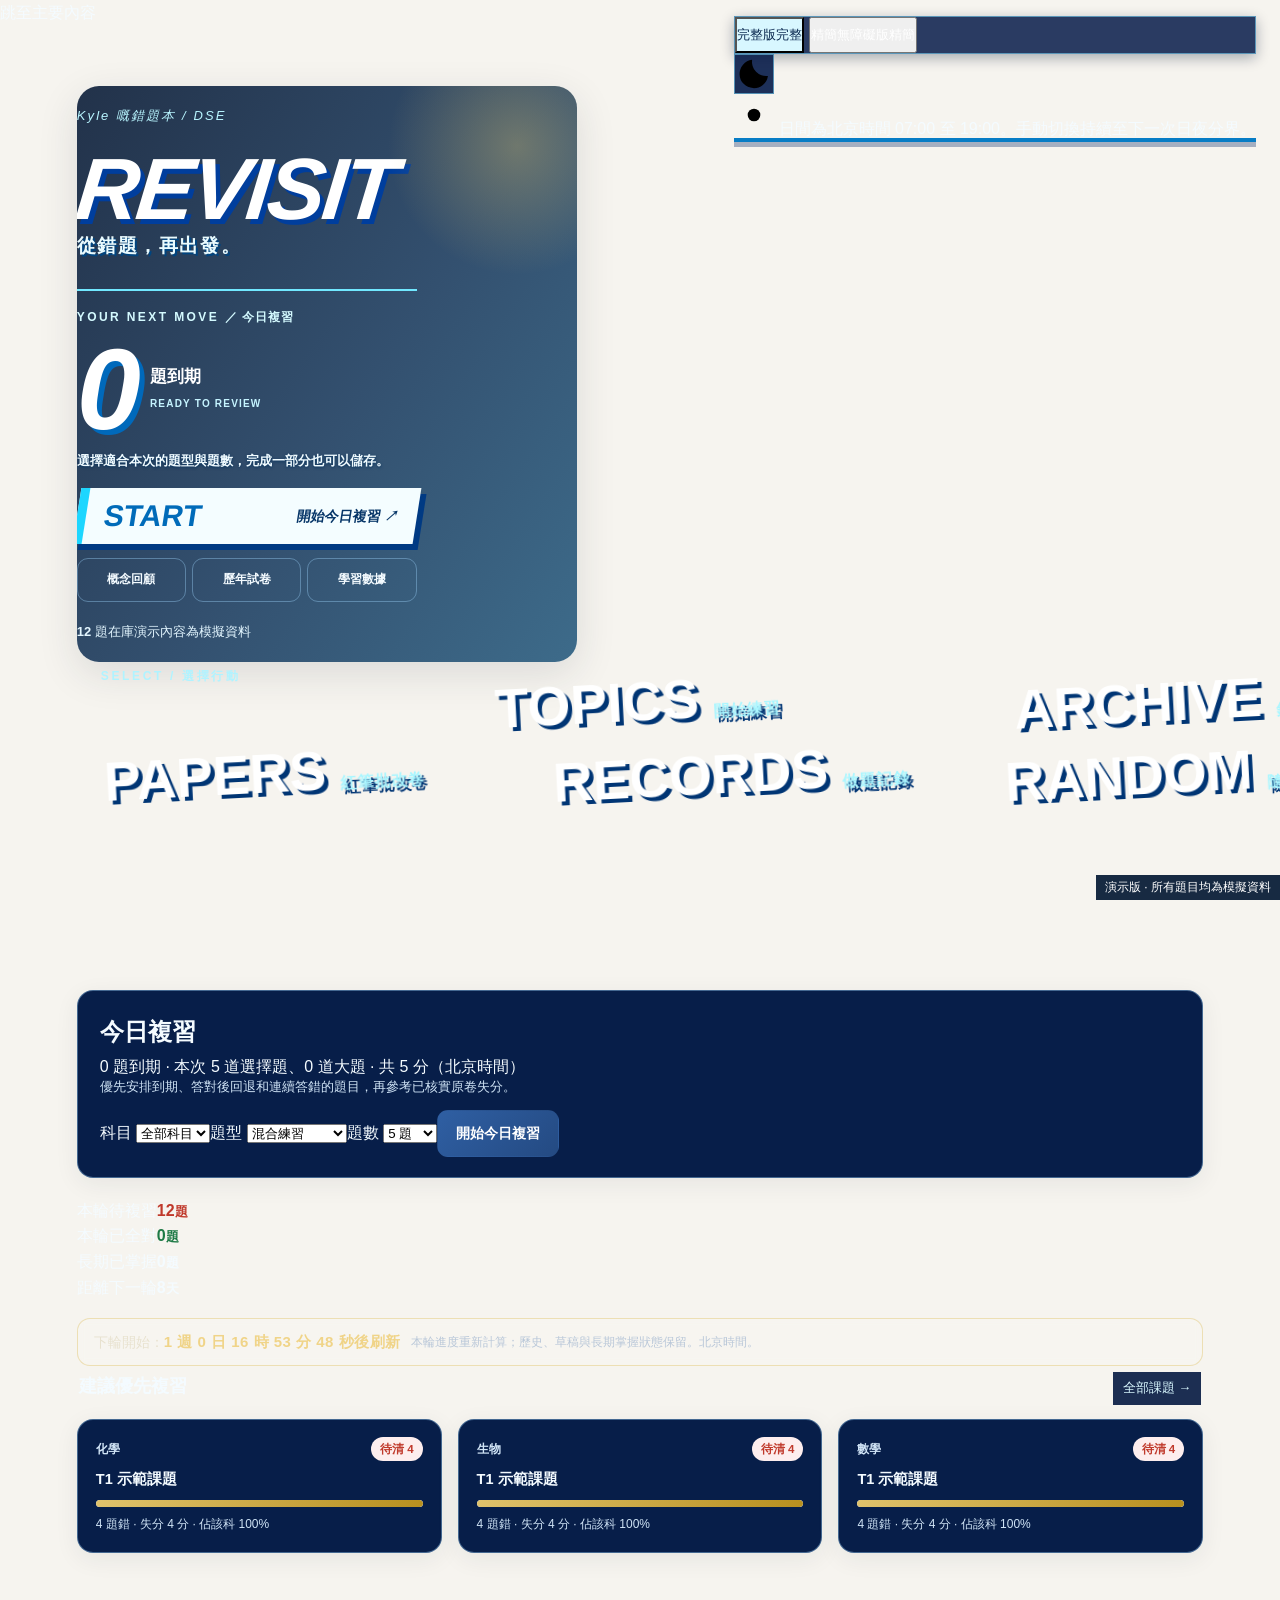
==== demo/index.html @ fc889c1e "Add synthetic public demo" ====
<!DOCTYPE html>
<html lang="zh-Hant">
<head>
<script>window.demoStorage = {getItem: function(k){return localStorage.getItem("dse_demo_"+k)}, setItem: function(k,v){localStorage.setItem("dse_demo_"+k,v)}, removeItem: function(k){localStorage.removeItem("dse_demo_"+k)}};</script>
<meta charset="UTF-8">
<meta name="viewport" content="width=device-width, initial-scale=1.0, viewport-fit=cover">
<script src="appearance.js?v=study-20261102"></script>
<title>Kyle 錯題本 · DSE 複習</title>
<meta name="description" content="Kyle 的 DSE 化學／生物／數學錯題本：按課題練習、自動批改、踩分點自檢、刷題記錄">
<link rel="icon" type="image/jpeg" href="../images/avatar.jpg?v=practice-content-20261021">
<link rel="preconnect" href="https://snowy-cake-a0a7.3355718646.workers.dev" crossorigin>
<link rel="stylesheet" href="../style.css?v=practice-content-20261021">
<link rel="stylesheet" href="../library.css?v=study-20261102">
<link rel="stylesheet" href="../appearance.css?v=frame-spacing-left-20261028">
<link rel="stylesheet" href="../immersive.css?v=20261103-clean">
<link rel="stylesheet" href="../immersive-pages.css?v=20261031">
<link rel="stylesheet" href="../study-experience.css?v=study-20261103-layout2">
<link rel="stylesheet" href="../night-harmony.css?v=20261103-overlay">
<link rel="stylesheet" href="../home-pages.css?v=home-scenes-20261107">
</head>
<body>
<div style="position:fixed;bottom:0;right:0;z-index:9999;background:#172a42;color:white;padding:4px 9px;font:12px sans-serif;pointer-events:none">演示版 · 所有題目均為模擬資料</div>
<a class="skip-link" id="skipLink" href="#app">跳至主要內容</a>
<div class="visual-world" id="visualWorld" aria-hidden="true">
  <div class="visual-character"></div>
  <div class="home-scene" aria-hidden="true"></div>
  <div class="archive-backdrop" id="archiveBackdrop" aria-hidden="true" inert hidden></div>
  <div class="archive-tint"></div>
  <div class="archive-art"></div>
</div>
<header class="shell-header">
  <button id="railToggle" class="rail-toggle" type="button" aria-label="收起側欄" title="收起側欄" aria-expanded="true" aria-controls="rail">
    <svg viewBox="0 0 24 24" aria-hidden="true"><rect x="3" y="4" width="18" height="16" rx="3"/><path d="M9 4v16"/><path class="rail-toggle-arrow" d="m16 9-3 3 3 3"/></svg>
  </button>
  <div class="shell-heading" id="shellHeading">
    <div class="shell-title"><b>HOME</b><span>學習主頁</span></div>
    <span id="appearanceClock" class="appearance-clock"></span>
  </div>
  <div class="appearance-tools">
    <div class="version-switch" role="group" aria-label="介面版本">
      <button type="button" data-appearance-choice="full" aria-pressed="true" aria-label="完整版" title="完整版"><span class="appearance-label-long">完整版</span><span class="appearance-label-short" aria-hidden="true">完整</span></button>
      <button type="button" data-appearance-choice="simple" aria-pressed="false" aria-label="精簡無障礙版" title="精簡無障礙版"><span class="appearance-label-long">精簡無障礙版</span><span class="appearance-label-short" aria-hidden="true">精簡</span></button>
    </div>
    <button id="dayNightToggle" class="day-night-toggle" type="button" aria-label="切換日夜模式" aria-describedby="themeSchedule">
      <svg class="moon-icon" aria-hidden="true" viewBox="0 0 24 24"><path d="M20.8 13.2A9 9 0 0 1 10.8 3a9 9 0 1 0 10 10.2Z"/></svg>
      <svg class="sun-icon" aria-hidden="true" viewBox="0 0 24 24"><circle cx="12" cy="12" r="4"/><path d="M12 2v2m0 16v2M2 12h2m16 0h2M4.9 4.9l1.4 1.4m11.4 11.4 1.4 1.4M4.9 19.1l1.4-1.4M17.7 6.3l1.4-1.4"/></svg>
    </button>
    <span id="themeSchedule" class="sr-only">日間為北京時間 07:00 至 19:00。手動切換持續至下一次日夜分界。</span>
  </div>
</header>
<div class="sr-only" id="appearanceStatus" role="status" aria-live="polite"></div>

<!-- 桌面側邊欄 -->
<nav class="rail" id="rail" aria-label="主要導覽">
  <a class="rail-logo" href="#/" aria-label="Kyle 錯題本，返回主頁">
    <span class="rail-portrait" aria-hidden="true"></span>
  </a>
  <div class="rail-links">
   <div class="rail-menu">
    <a class="rail-item" href="#/" data-route="home"><span class="rail-word" aria-hidden="true">HOME</span><span class="rail-cn">主頁</span></a>
    <a class="rail-item" href="#/practice" data-route="practice"><span class="rail-word" aria-hidden="true">TOPICS</span><span class="rail-cn">練習</span></a>
    <a class="rail-item" href="#/library/books" data-route="library"><span class="rail-word" aria-hidden="true">ARCHIVE</span><span class="rail-cn">錯題歸納</span></a>
    <a class="rail-item" href="#/library/papers" data-route="papers"><span class="rail-word" aria-hidden="true">PAPERS</span><span class="rail-cn">批改卷</span></a>
    <a class="rail-item" href="#/records" data-route="records"><span class="rail-word" aria-hidden="true">RECORDS</span><span class="rail-cn">記錄</span></a>
    <a class="rail-item" href="#/"><span class="rail-word" aria-hidden="true">WIDGET</span><span class="rail-cn">iOS 小組件</span></a>
   </div>
  </div>
  <p class="rail-caption">STUDY / REPEAT / REMEMBER<br>每次重溫，都再靠近一步。</p>
  <button class="rail-item rail-reset" id="railReset" type="button">
    <span>重設本輪進度</span>
  </button>
</nav>

<details class="compact-nav" id="compactNav"><summary aria-label="開啟導覽">☰ <span>MENU</span></summary><nav aria-label="頁面導覽"><a href="#/">主頁 HOME</a><a href="#/practice">練習 TOPICS</a><a href="#/library/books">錯題庫 ARCHIVE</a><a href="#/library/papers">批改卷 PAPERS</a><a href="#/records">記錄 RECORDS</a><a href="#/">iOS 小組件 WIDGET</a><button type="button" id="compactReset">重設本輪進度</button></nav></details>
<div class="content-scroll" id="contentScroll">
<main class="app" id="app" tabindex="-1">
  <section class="home"><div class="hero">
    <div class="hero-kicker">DSE · 錯題本</div>
    <h1 class="hero-title">Kyle 嘅錯題本</h1>
    <p class="hero-sub" id="startupStatus" role="status">正在載入題庫…</p>
    <a class="btn btn-primary" href="./">重新載入主頁</a>
  </div></section>
</main>
</div>

<!-- 手機底部標籤欄 -->
<nav class="tabbar" id="tabbar" aria-label="手機主要導覽">
  <a class="tab-item" href="#/" data-route="home">
    <span class="tab-ico"><span class="persona-icon persona-icon-home" aria-hidden="true"></span></span><span class="tab-label">主頁</span>
  </a>
  <a class="tab-item" href="#/practice" data-route="practice">
    <span class="tab-ico"><span class="persona-icon persona-icon-practice" aria-hidden="true"></span></span><span class="tab-label">練習</span>
  </a>
  <a class="tab-item" href="#/library/books" data-route="library">
    <span class="tab-ico"><span class="persona-icon persona-icon-library" aria-hidden="true"></span></span><span class="tab-label">錯題庫</span>
  </a>
  <a class="tab-item" href="#/library/papers" data-route="papers"><span class="tab-ico"><span class="persona-icon persona-icon-papers" aria-hidden="true"></span></span><span class="tab-label">批改卷</span></a>
  <a class="tab-item" href="#/records" data-route="records">
    <span class="tab-ico"><span class="persona-icon persona-icon-records" aria-hidden="true"></span></span><span class="tab-label">記錄</span>
  </a>
</nav>

<div class="toast" id="toast" role="status" aria-live="polite" hidden></div>

<script>document.getElementById("compactReset").addEventListener("click", function(){ document.getElementById("compactNav").open=false; document.getElementById("railReset").click(); }); document.querySelectorAll("#compactNav a").forEach(function(a){ a.addEventListener("click", function(){document.getElementById("compactNav").open=false;});});</script>

<script>
window.addEventListener('error', function () {
  var status = document.getElementById('startupStatus');
  if (status) status.textContent = '頁面未能載入，請重新載入主頁。你的做題記錄仍然保留。';
});
</script>
<script src="demo-data.js"></script>

<script defer src="subject-config.js?v=account-subjects-20261023"></script>
<script defer src="study-experience.js?v=study-20261102"></script>
<script defer src="library.js?v=marking-20261103"></script>
<script defer src="paper-reader.js?v=study-20261102"></script>
<script defer src="home-scenes.js?v=home-scenes-20261107"></script>
<script defer src="app.js?v=home-scenes-20261107"></script>
</body>
</html>
---- style.css ----
/* Kyle 錯題本 —— 桌面側欄 / 手機底欄，卡片式介面 */
:root{
  --ink:#1e2a3a; --ink2:#2c3e54; --paper:#f6f4ef; --card:#ffffff;
  --line:#e7e3da; --gray:#7b8494; --gold:#b8901f; --gold-line:#d8bd6a;
  --gold-soft:#faf4e2; --red:#c0392b; --red-bg:#fdeeee;
  --green:#1e7a46; --green-bg:#e9f6ee; --blue:#2f5fa3; --blue-bg:#eaf1fb;
  --shadow:0 6px 24px rgba(30,42,58,.07);
  --shadow-l:0 12px 40px rgba(30,42,58,.12);
}
*{box-sizing:border-box;margin:0;padding:0}
html{-webkit-text-size-adjust:100%}
body{font-family:"Segoe UI","Microsoft YaHei","PingFang HK","Noto Sans TC",sans-serif;
  background:var(--paper);color:var(--ink);line-height:1.6;
  padding-left:184px;padding-bottom:0}
a{text-decoration:none;color:inherit}
b{font-weight:700}
.c-green{color:var(--green)!important}
.c-red{color:var(--red)!important}

/* ============ 桌面側邊欄 ============ */
.rail{position:fixed;left:0;top:0;bottom:0;width:184px;background:var(--ink);
  color:#cfd8e6;display:flex;flex-direction:column;padding:22px 14px;z-index:50}
.rail-logo{display:flex;align-items:center;gap:10px;margin:4px 8px 26px}
.rail-logo-mark{width:40px;height:40px;border-radius:50%;flex:none;object-fit:cover;
  border:2px solid rgba(224,195,108,.75);box-shadow:0 2px 10px rgba(0,0,0,.3)}
.rail-logo-text{font-size:13.5px;font-weight:700;color:#fff;letter-spacing:.5px;line-height:1.35}
.rail-item{display:flex;align-items:center;gap:11px;padding:12px 14px;border-radius:11px;
  font-size:14.5px;color:#cfd8e6;cursor:pointer;border:0;background:none;width:100%;
  text-align:left;font-family:inherit;margin-bottom:4px;transition:background .15s,color .15s}
.rail-item:hover{background:rgba(255,255,255,.08);color:#fff}
.rail-item.active{background:linear-gradient(135deg,#e0c36c,#c6a23c);color:#241d07;font-weight:700}
.rail-ico{font-size:18px;width:22px;text-align:center}
.rail-spacer{flex:1}
.rail-reset{font-size:13px;color:#8a97ab}

/* ============ 手機底欄（預設隱藏） ============ */
.tabbar{display:none}

/* ============ 版面 ============ */
.app{max-width:1060px;margin:0 auto;padding:30px 34px 60px}

/* ---- 主頁 ---- */
.hero{background:linear-gradient(125deg,#22324a 0%,#33506f 55%,#3d6b8a 100%);
  border-radius:22px;padding:38px 40px;color:#fff;box-shadow:var(--shadow-l);
  position:relative;overflow:hidden}
.hero::after{content:"";position:absolute;right:-70px;top:-70px;width:260px;height:260px;
  border-radius:50%;background:radial-gradient(circle,rgba(224,195,108,.35),transparent 70%)}
.hero-kicker{font-size:12.5px;letter-spacing:3px;color:#d9e4f2;margin-bottom:10px}
.hero-title{font-size:34px;font-weight:800;letter-spacing:1px;margin-bottom:8px}
.hero-sub{font-size:15px;color:#cdd9ea;margin-bottom:20px}
.hero-stat{display:flex;gap:26px;flex-wrap:wrap;font-size:14px;color:#dfe7f2}
.hero-stat b{font-size:22px;color:#fff;margin-right:4px}
.hero-cycle{margin-top:18px;display:flex;align-items:center;gap:10px;flex-wrap:wrap;
  background:rgba(255,255,255,.1);border:1px solid rgba(224,195,108,.45);
  border-radius:13px;padding:11px 16px;font-size:13.5px;color:#e8e2cf;
  backdrop-filter:blur(4px)}
.hero-cycle .cycle-ico{font-size:17px;animation:spin 7s linear infinite}
.hero-cycle b{color:#f0d488;font-size:15px;font-variant-numeric:tabular-nums;letter-spacing:.5px}
.hero-cycle .cycle-note{color:#aebfd4;font-size:11.5px;opacity:.85}
@keyframes spin{to{transform:rotate(360deg)}}

.tile-grid{display:grid;grid-template-columns:repeat(3,1fr);gap:18px;margin:22px 0 30px}
.tile{display:flex;align-items:center;gap:15px;background:var(--card);border-radius:18px;
  padding:22px 20px;box-shadow:var(--shadow);border:1px solid var(--line);
  transition:transform .15s,box-shadow .15s;position:relative;overflow:hidden}
.tile:hover{transform:translateY(-3px);box-shadow:var(--shadow-l)}
.tile-ico{width:52px;height:52px;border-radius:14px;flex:none;display:flex;
  align-items:center;justify-content:center;font-size:26px}
.tile-blue .tile-ico{background:var(--blue-bg)}
.tile-gold .tile-ico{background:var(--gold-soft)}
.tile-green .tile-ico{background:var(--green-bg)}
.tile-title{font-size:17px;font-weight:800;margin-bottom:3px}
.tile-desc{font-size:12.5px;color:var(--gray);line-height:1.5}
.tile-arrow{position:absolute;right:16px;bottom:12px;color:#c4cbd6;font-size:15px}

.home-sec-h{display:flex;align-items:baseline;justify-content:space-between;margin:6px 2px 14px}
.home-sec-h h2{font-size:18px;font-weight:800}
.link{font-size:13px;color:var(--blue)}
.rec-grid{display:grid;grid-template-columns:repeat(3,1fr);gap:16px}
.rec-card{background:var(--card);border:1px solid var(--line);border-radius:16px;
  padding:17px 18px;box-shadow:var(--shadow);transition:transform .15s}
.rec-card:hover{transform:translateY(-2px)}
.rec-top{display:flex;justify-content:space-between;align-items:center;margin-bottom:8px}
.rec-subj{font-size:12px;color:var(--gray);font-weight:700}
.rec-due{font-size:11.5px;background:var(--red-bg);color:var(--red);padding:3px 9px;
  border-radius:20px;font-weight:700}
.rec-ok{font-size:11.5px;background:var(--green-bg);color:var(--green);padding:3px 9px;border-radius:20px}
.rec-name{font-size:14.5px;font-weight:800;margin-bottom:10px;line-height:1.45}
.rec-bar{height:7px;background:#eeeae1;border-radius:6px;overflow:hidden;margin-bottom:8px}
.rec-bar i{display:block;height:100%;border-radius:6px;
  background:linear-gradient(90deg,#e0c36c,#b8901f)}
.rec-meta{font-size:12px;color:var(--gray)}
.rec-meta b{color:var(--red)}

/* ---- 通用頁頭 ---- */
.page-head{display:flex;justify-content:space-between;align-items:flex-start;
  gap:16px;margin-bottom:20px}
.page-title{font-size:25px;font-weight:800;letter-spacing:.5px}
.page-sub{font-size:13.5px;color:var(--gray);margin-top:5px}
.record-tools{display:flex;gap:8px;flex-wrap:wrap}
.review-note{font-size:13px;color:var(--gray);margin:-5px 0 12px}
.btn{display:inline-block;border-radius:11px;padding:10px 18px;font-size:14px;
  font-weight:700;cursor:pointer;border:1px solid var(--line);background:var(--card);
  color:var(--ink);font-family:inherit;white-space:nowrap;transition:filter .15s}
.btn:hover{filter:brightness(.97)}
.btn-primary{background:linear-gradient(135deg,#2f5fa3,#244a82);color:#fff;border-color:transparent}
.btn-gold{background:linear-gradient(135deg,#e0c36c,#b8901f);color:#241d07;border-color:transparent}
.btn-ghost{background:transparent}
.btn-lg{padding:14px 26px;font-size:15.5px}
.btn-random{display:block;margin:22px auto 0}
.soon-banner{background:var(--gold-soft);border:1px solid var(--gold-line);border-radius:14px;
  padding:26px;text-align:center;font-size:16px;margin-bottom:18px}

/* ---- 隨機科目選擇 ---- */
.rand-grid{display:grid;grid-template-columns:repeat(3,1fr);gap:18px;max-width:760px}
.rand-card{display:flex;flex-direction:column;align-items:center;gap:8px;text-align:center;
  background:var(--card);border:1px solid var(--line);border-radius:18px;padding:34px 22px;
  box-shadow:var(--shadow);transition:transform .15s,box-shadow .15s}
.rand-card:hover{transform:translateY(-3px);box-shadow:var(--shadow-l)}
.rand-ico{width:66px;height:66px;border-radius:18px;background:var(--green-bg);
  display:flex;align-items:center;justify-content:center;font-size:32px}
.rand-name{font-size:19px;font-weight:800}
.rand-note{font-size:12.5px;color:var(--gray);line-height:1.5}
.rand-card.is-soon{opacity:.55;cursor:not-allowed}

/* ---- 科目 tab ---- */
.subj-tabs{display:flex;gap:10px;margin-bottom:20px;flex-wrap:wrap}
.rand-tabs{margin-top:-4px}
.subj-tab{padding:10px 20px;border-radius:12px;border:1px solid var(--line);
  background:var(--card);font-size:14.5px;font-weight:700;cursor:pointer;font-family:inherit}
.subj-tab small{font-size:10.5px;background:#eee;color:var(--gray);border-radius:6px;
  padding:1px 6px;margin-left:7px}
.subj-tab.on{background:var(--ink);color:#fff;border-color:var(--ink)}
.subj-tab.is-soon{opacity:.5;cursor:not-allowed}

/* ---- 課題卡片 ---- */
.topic-list{display:flex;flex-direction:column;gap:12px}
.topic-card{display:flex;align-items:center;gap:17px;background:var(--card);
  border:1px solid var(--line);border-radius:16px;padding:17px 20px;box-shadow:var(--shadow);
  transition:transform .13s,border-color .13s}
.topic-card:hover{transform:translateX(3px);border-color:var(--gold-line)}
.topic-card.is-clear{opacity:.66}
.topic-rank{width:38px;height:38px;border-radius:11px;flex:none;display:flex;
  align-items:center;justify-content:center;font-weight:800;font-size:16px;
  background:#ece7db;color:#8c8471}
.rank-1{background:#e0c36c;color:#2b2206}
.rank-2{background:#c9d3df;color:#2c3e54}
.rank-3{background:#d9b8a8;color:#5e3526}
.topic-main{flex:1;min-width:0}
.topic-name{font-size:15.5px;font-weight:800;margin-bottom:7px}
.topic-bar{height:6px;background:#eeeae1;border-radius:5px;overflow:hidden;margin-bottom:7px;max-width:430px}
.topic-bar i{display:block;height:100%;background:linear-gradient(90deg,#d98b7a,#c0392b)}
.topic-card.is-clear .topic-bar i{background:linear-gradient(90deg,#7fc49a,#1e7a46)}
.topic-meta{font-size:12.5px;color:var(--gray)}
.topic-meta b{color:var(--red)}
.topic-side{display:flex;flex-direction:column;align-items:flex-end;gap:8px;flex:none}
.topic-go{font-size:13px;font-weight:700;color:var(--blue)}
.pill{font-size:11.5px;padding:3px 10px;border-radius:20px;font-weight:700}
.pill-red{background:var(--red-bg);color:var(--red)}
.pill-green{background:var(--green-bg);color:var(--green)}

/* ---- 做題會話 ---- */
.head-actions{display:flex;align-items:center;gap:12px;flex-wrap:wrap;justify-content:flex-end}
.mc-toggle{display:inline-flex;align-items:center;gap:9px;cursor:pointer;user-select:none;
  background:var(--card);border:1px solid var(--line);border-radius:30px;padding:7px 15px 7px 9px;
  box-shadow:var(--shadow);font-size:13.5px;font-weight:700}
.mc-toggle small{display:block;font-size:10.5px;font-weight:400;color:var(--gray);line-height:1.3}
.mc-toggle input{display:none}
.mc-switch{width:38px;height:22px;border-radius:20px;background:#d7d3c9;position:relative;
  transition:background .2s;flex:none}
.mc-switch::after{content:"";position:absolute;top:2px;left:2px;width:18px;height:18px;border-radius:50%;
  background:#fff;box-shadow:0 1px 3px rgba(0,0,0,.25);transition:transform .2s}
.mc-toggle input:checked + .mc-switch{background:linear-gradient(135deg,#e0c36c,#b8901f)}
.mc-toggle input:checked + .mc-switch::after{transform:translateX(16px)}
.mc-toggle input:disabled + .mc-switch{opacity:.4;cursor:not-allowed}
.mc-only-note{background:var(--gold-soft);border:1px solid var(--gold-line);color:#7d5f12;
  border-radius:12px;padding:10px 15px;font-size:13.5px;font-weight:700;margin-bottom:14px}

.q-paper{display:flex;flex-direction:column;gap:16px}
.sq{background:var(--card);border:1px solid var(--line);border-radius:16px;
  padding:20px 22px;box-shadow:var(--shadow)}
/* 只做 MC：大題動畫收起 */
.sq[data-kind="sub"]{max-height:700px;overflow:hidden;
  transition:max-height .38s ease,opacity .3s,padding .38s,margin .38s,
    border-width .38s,transform .38s}
.session.mc-only .sq[data-kind="sub"]{
  max-height:0;opacity:0;transform:translateX(-16px);
  padding-top:0;padding-bottom:0;margin:0;border-width:0;pointer-events:none}
.session.mc-only .sq[data-kind="mc"]{border-color:var(--gold-line)}
.sq-head{display:flex;align-items:center;gap:10px;margin-bottom:13px;flex-wrap:wrap}
.sq-no{width:28px;height:28px;border-radius:9px;background:var(--ink);color:#fff;
  display:flex;align-items:center;justify-content:center;font-weight:800;font-size:14px;flex:none}
.sq-badge{font-size:12px;color:var(--gray)}
.sq-kind{margin-left:auto;font-size:11.5px;font-weight:700;padding:3px 10px;border-radius:20px}
.k-mc{background:var(--blue-bg);color:var(--blue)}
.k-sub{background:var(--gold-soft);color:#8a6d1e}
.q-stem{font-size:15.5px;line-height:1.75;margin-bottom:13px;
  padding-left:12px;border-left:3px solid var(--gold-line)}
.q-img{display:block;width:100%;border:1px solid var(--line);border-radius:10px;
  background:#fff;padding:10px 12px;margin-bottom:14px}
.opts{display:flex;gap:12px;flex-wrap:wrap}
.opt{width:62px;height:50px;border-radius:12px;border:2px solid var(--line);
  background:#fafaf7;font-size:18px;font-weight:800;cursor:pointer;color:var(--ink);
  font-family:inherit;transition:all .12s}
.opt:hover{border-color:var(--gold-line)}
.opt.picked{background:var(--ink);border-color:var(--ink);color:#fff;
  box-shadow:0 4px 12px rgba(30,42,58,.25)}
.opt.correct{background:var(--green);border-color:var(--green);color:#fff}
.opt.wrong{background:var(--red);border-color:var(--red);color:#fff}
.opt.faded{opacity:.4}
.ans-box{width:100%;border:1.5px solid var(--line);border-radius:12px;padding:12px 14px;
  font-size:14.5px;font-family:inherit;line-height:1.7;resize:vertical;background:#fdfdfb}
.ans-box:focus{outline:none;border-color:var(--blue);background:#fff}
.paper-lbl{display:inline-flex;align-items:center;gap:7px;margin-top:10px;font-size:13px;
  color:var(--gray);cursor:pointer}
.paper-lbl input{width:16px;height:16px;accent-color:var(--gold)}

.submit-bar{position:sticky;bottom:14px;z-index:20;text-align:center;margin:24px 0 8px}
.submit-bar .btn{box-shadow:var(--shadow-l)}

/* ---- 批改結果 ---- */
.rq{background:var(--card);border:1px solid var(--line);border-radius:16px;
  padding:18px 22px;margin-bottom:16px;box-shadow:var(--shadow)}
.rq-mc{border-left:4px solid var(--blue)}
.rq-sub{border-left:4px solid var(--gold-line)}
.judge{font-weight:800;font-size:15px;padding:10px 14px;border-radius:10px;margin-bottom:12px}
.judge.j-ok{background:var(--green-bg);color:var(--green)}
.judge.j-bad{background:var(--red-bg);color:var(--red)}
.ans-block{border-radius:11px;padding:11px 14px;margin-top:10px;font-size:14px;line-height:1.7}
.ans-title{font-weight:800;font-size:13px;margin-bottom:4px}
.ans-body{color:var(--ink2)}
.ans-mine{background:var(--blue-bg);border:1px solid #d4e0ee}
.ans-mine .ans-title{color:var(--blue)}
.ans-deduct{background:var(--red-bg);border:1px solid #f3c7c2}
.ans-deduct .ans-title{color:var(--red)}
.ans-correct{background:var(--green-bg);border:1px solid #bfe3cd}
.ans-correct .ans-title{color:var(--green)}
.ans-points{background:var(--gold-soft);border:1px solid var(--gold-line)}
.ans-points .ans-title{color:#8a6d1e}
.bad-seg{background:#ffd9d5;border-radius:4px;padding:0 3px}
.ans-type{background:#f2f3f5;border:1px solid #dcdfe4}
.ans-type .ans-title{color:#4b5563}
mark.kw-hit{background:#ffe58a;border-radius:3px;padding:0 2px;font-weight:700}
.chk-text b.kw{color:#926c00;font-weight:700}

.chk-form{margin-top:12px;border:1.5px dashed var(--gold-line);border-radius:12px;
  padding:13px 15px;background:var(--gold-soft)}
.chk-form-h{font-size:13.5px;font-weight:800;color:#7d5f12;margin-bottom:9px}
.chk-line{display:flex;gap:10px;align-items:flex-start;padding:7px 6px;cursor:pointer;
  font-size:14.3px;line-height:1.6;border-radius:8px}
.chk-line:hover{background:rgba(255,255,255,.55)}
.chk-line input{margin-top:4px;width:17px;height:17px;flex:none;accent-color:var(--gold)}
.chk-line:has(input:checked) .chk-text{color:#7a8574;text-decoration:line-through;
  text-decoration-color:rgba(120,100,40,.4)}
.chk-line:has(input:checked) .chk-text b.kw{color:#5a7d4a}
.chk-line.is-warn .chk-text{color:#9a6a5f;font-size:13.6px}
.chk-warn{color:var(--red);font-weight:800}

.rp-head{background:var(--card);border:1px solid var(--line);border-radius:16px;
  padding:18px 22px;margin-bottom:16px;box-shadow:var(--shadow);position:sticky;top:14px;z-index:15}
.rp-head h2{font-size:16.5px;margin-bottom:8px}
.rp-score{font-size:14.5px;color:var(--gray)}
.rp-score b{color:var(--ink);font-size:17px}
.rp-actions{display:flex;gap:12px;justify-content:center;margin:22px 0 6px;flex-wrap:wrap}
.saved-card{background:var(--card);border:1px solid var(--line);border-radius:20px;
  padding:40px 30px;text-align:center;box-shadow:var(--shadow-l);max-width:520px;margin:0 auto}
.saved-emoji{font-size:52px;margin-bottom:10px}
.saved-card h2{font-size:21px;margin-bottom:12px}
.saved-score{font-size:30px;font-weight:800;color:var(--green)}
.saved-sub{color:var(--gray);font-size:14px;margin:6px 0 22px}

/* ---- 記錄頁 ---- */
.stat-cards{display:grid;grid-template-columns:repeat(3,1fr);gap:14px;margin-bottom:22px}
.stat-card{background:var(--card);border:1px solid var(--line);border-radius:15px;
  padding:17px 19px;display:flex;align-items:center;gap:14px;box-shadow:var(--shadow)}
.stat-ico{width:44px;height:44px;border-radius:12px;background:var(--blue-bg);
  display:flex;align-items:center;justify-content:center;font-size:22px;flex:none}
.stat-val{font-size:22px;font-weight:800;line-height:1.2}
.stat-lbl{font-size:12.5px;color:var(--gray)}
.panel{background:var(--card);border:1px solid var(--line);border-radius:16px;
  padding:20px 22px;margin-bottom:20px;box-shadow:var(--shadow)}
.panel-h{font-size:16px;font-weight:800;margin-bottom:14px}
.panel-h-row{display:flex;justify-content:space-between;align-items:center;
  flex-wrap:wrap;gap:10px;margin-bottom:14px}
.panel-h-row .panel-h{margin-bottom:0}
.filter-seg{display:flex;background:#f0ede5;border-radius:10px;padding:3px}
.seg{border:0;background:transparent;padding:6px 15px;border-radius:8px;font-size:13px;
  font-weight:700;cursor:pointer;color:var(--gray);font-family:inherit}
.seg.on{background:#fff;color:var(--ink);box-shadow:0 1px 4px rgba(0,0,0,.1)}

/* 熱力圖（GitHub 式月份軸＋星期軸） */
.heat-wrap{overflow-x:auto;padding-bottom:4px}
.heat-months{position:relative;height:18px;margin-bottom:5px;margin-left:34px}
.hm-label{position:absolute;top:0;font-size:11px;color:var(--gray);white-space:nowrap}
.heat-body{display:flex;gap:6px;margin-left:2px}
.heat-dow{display:flex;flex-direction:column;gap:3px}
.hdow{height:13px;width:26px;font-size:10px;color:var(--gray);line-height:13px}
.hdow-empty{visibility:hidden}
.heat-cols{display:flex;gap:3px;min-width:min-content}
.heat-col{display:flex;flex-direction:column;gap:3px}
.cell{width:13px;height:13px;border-radius:3px;background:#ebe7dd;display:block;
  transition:transform .08s ease,outline-color .08s;outline:1px solid rgba(30,42,58,.04);
  outline-offset:-1px}
.cell[data-tip]:hover{transform:scale(1.35);outline-color:rgba(30,42,58,.35);
  border-radius:3px;position:relative;z-index:2}
.cell.lv1{background:#f3e2ae}
.cell.lv2{background:#e3c46e}
.cell.lv3{background:#cf9f35}
.cell.lv4{background:#8f6a12}
.cell.is-future{visibility:hidden}
.heat-legend{display:flex;align-items:center;gap:5px;font-size:11.5px;color:var(--gray);margin-top:10px}
.heat-legend .lv{width:12px;height:12px;border-radius:3px;display:inline-block}
.lv0{background:#ebe7dd}.lv1{background:#f3e2ae}.lv2{background:#e3c46e}
.lv3{background:#cf9f35}.lv4{background:#8f6a12}

/* 自訂 tooltip：即時跟手＋快速淡入（取代瀏覽器原生 title） */
.heat-tip{position:fixed;z-index:200;transform:translate(0,calc(-100% - 9px));
  background:#1e2a3a;color:#fff;font-size:11.5px;line-height:1.5;white-space:nowrap;
  padding:7px 11px;border-radius:7px;pointer-events:none;
  opacity:0;transition:opacity .1s ease,transform .1s ease;
  box-shadow:0 6px 18px rgba(20,30,45,.28)}
.heat-tip.show{opacity:1;transform:translate(0,calc(-100% - 12px))}
.heat-tip b{color:#f0d488}
.heat-tip::after{content:"";position:absolute;left:50%;bottom:-5px;transform:translateX(-50%);
  border:5px solid transparent;border-top-color:#1e2a3a;border-bottom:0}

/* 仍錯列表（分組：待處理 / 已答對 / 反複通過） */
.wrong-list{display:flex;flex-direction:column;gap:9px}
.wrong-entry{display:flex;flex-direction:column;gap:5px}
.wrong-group-h{font-size:13px;font-weight:800;margin:14px 2px 2px;display:flex;align-items:center;gap:8px}
.wrong-group-h:first-child{margin-top:2px}
.wrong-group-h.due{color:var(--red)}
.wrong-group-h.once{color:#3d8b5e}
.wrong-group-h.strong{color:#1f7a3a}
.wrong-group-h::after{content:"";flex:1;height:1px;background:var(--line)}
.wrong-row{display:flex;align-items:center;gap:13px;background:#faf9f5;
  border:1px solid var(--line);border-left:4px solid #d8c9c5;border-radius:12px;
  padding:12px 15px;transition:background .12s}
.wrong-row:hover{background:#f4f1e7}
.wrong-row.due{background:#fff8e9;border-color:#f0dfad;border-left-color:var(--gold)}
.wrong-row.once{background:#f2f8f4;border-color:#cfe6d7;border-left-color:#7fc49a}
.wrong-row.strong{background:#e9f6ee;border-color:#b6ddc4;border-left-color:#1e7a46}
.wrong-row.strong:hover{background:#e2f2e9}
.wrong-subj{font-size:19px;flex:none}
.wrong-main{flex:1;min-width:0;font-size:14px}
.wrong-main small{display:block;color:var(--gray);font-size:12px;margin-top:2px}
.wrong-row.once .wrong-main small,.wrong-row.strong .wrong-main small{color:#5f7d6a}
.wrong-go{font-size:12.5px;font-weight:700;color:var(--blue);flex:none}
.wb{font-size:11px;font-weight:800;padding:4px 10px;border-radius:20px;flex:none;white-space:nowrap}
.wb-new{background:#ece7db;color:#8a8271}
.wb-bad{background:var(--red-bg);color:var(--red)}
.wb-ok{background:#dcf1e4;color:#2f7a4d}
.wb-strong{background:var(--green);color:#fff}
.item-history,.item-history-empty{margin:0 8px 5px 54px;color:var(--gray);font-size:12px}
.item-history summary{cursor:pointer;color:var(--blue);font-weight:700;width:max-content}
.item-history ol{display:flex;gap:8px 18px;flex-wrap:wrap;list-style:none;margin-top:6px}
.item-history li{display:flex;align-items:center;gap:7px;background:#f4f2ed;padding:4px 9px;border-radius:8px}
.item-history time{color:var(--gray);font-variant-numeric:tabular-nums}
.item-history-empty{font-size:11.5px}
.empty-ok{text-align:center;padding:30px;color:var(--green);font-weight:700}

/* toast */
.toast{position:fixed;left:50%;bottom:86px;transform:translateX(-50%);
  background:var(--ink);color:#fff;padding:11px 22px;border-radius:30px;
  font-size:14px;z-index:100;box-shadow:var(--shadow-l)}

/* ============ 手機 ============ */
@media (max-width:860px){
  body{padding-left:0;padding-bottom:76px}
  .rail{display:none}
  .app{padding:18px 15px 40px}
  .tabbar{display:flex;position:fixed;left:0;right:0;bottom:0;height:64px;
    background:rgba(255,255,255,.96);backdrop-filter:blur(10px);
    border-top:1px solid var(--line);z-index:60;
    padding-bottom:env(safe-area-inset-bottom)}
  .tab-item{flex:1;display:flex;flex-direction:column;align-items:center;justify-content:center;
    gap:2px;color:var(--gray);font-size:11px}
  .tab-item.active{color:var(--blue);font-weight:800}
  .tab-ico{font-size:21px}

  .hero{padding:27px 22px;border-radius:18px}
  .hero-title{font-size:26px}
  .hero-stat{gap:16px;font-size:13px}
  .hero-stat b{font-size:18px}
  .tile-grid{grid-template-columns:1fr;gap:12px}
  .tile{padding:17px 16px}
  .rec-grid{grid-template-columns:1fr;gap:12px}
  .page-head{flex-direction:column;gap:10px}
  .page-title{font-size:21px}
  .topic-card{flex-wrap:wrap;padding:15px}
  .topic-side{flex-direction:row;align-items:center;width:100%;justify-content:flex-end}
  .sq{padding:16px 15px}
  .rq{padding:15px 14px}
  .opt{width:54px;height:46px;font-size:16px}
  .stat-cards{grid-template-columns:1fr;gap:10px}
  .rand-grid{grid-template-columns:1fr}
  .rp-head{position:static}
  .toast{bottom:82px}
}
---- library.css ----
/* Topic-first library: text is readable before optional figures arrive. */
[hidden] { display: none !important; }
.ml-page { max-width: 1160px; }
.ml-subjects { display: grid; grid-template-columns: repeat(auto-fit, minmax(min(100%, 280px), 1fr)); gap: 24px; }
.ml-subject { display: flex; flex-direction: column; min-width: 0; min-height: 370px; padding: 32px; border: 1px solid #c5ddd8; border-radius: 24px; background: linear-gradient(140deg,#edf9f5,#fff 90%); color: #183b35; text-decoration: none; transition: transform .15s, box-shadow .15s; }
a.ml-subject:hover { transform: translateY(-3px); box-shadow: 0 14px 32px #183b3512; }
.ml-subject-chem { color: #243e59; border-color: #c9dbea; background: linear-gradient(140deg,#edf4fc,#fff 90%); }
.ml-card-top, .ml-summary-heading, .ml-topic-title, .ml-section-head { display: flex; align-items: center; gap: 16px; justify-content: space-between; }
.ml-subject-icon { font-size: 44px; }
.ml-eyebrow { font-size: 12px; font-weight: 700; letter-spacing: .1em; opacity: .75; }
.ml-subject h2 { margin: 18px 0 6px; font-size: 34px; }
.ml-subject p { margin: 0 0 20px; line-height: 1.7; }
.ml-subject-metrics, .ml-summary-metrics { display: grid; grid-template-columns: repeat(2,minmax(0,1fr)); gap: 20px; margin: 16px 0 24px; }
.ml-subject-metrics span, .ml-summary-metrics span { display: flex; flex-direction: column; gap: 5px; font-size: 13px; }
.ml-subject-metrics b { font-size: 28px; }
.ml-open { display: flex; justify-content: space-between; margin-top: auto; padding-top: 28px; font-weight: 700; }
.ml-subject-math { color: #49375f; border-color: #dacee9; background: linear-gradient(140deg,#f5effc,#fff 90%); }
.ml-progress { display: flex; height: 10px; border-radius: 8px; overflow: hidden; background: #e5e7eb; }
.ml-progress span { min-width: 2px; }
.ml-unseen { background: #e2e5eb; color: #485569; }
.ml-wrong { background: #ffd3d2; color: #992a32; }
.ml-learning { background: #ffe2ae; color: #855000; }
.ml-mastered { background: #ace4cd; color: #14573c; }
.ml-regressed { background: #dac8f4; color: #63379b; }
.ml-legend { display: flex; flex-wrap: wrap; gap: 10px 18px; margin-top: 14px; font-size: 12px; }
.ml-legend span { display: inline-flex; align-items: center; gap: 5px; white-space: nowrap; }
.ml-dot { display: inline-block; width: 9px; height: 9px; border-radius: 50%; }
.ml-badge { display: inline-flex; align-items: center; padding: 5px 11px; border-radius: 20px; font-size: 12px; font-weight: 700; white-space: nowrap; }
.ml-summary { padding: 30px 34px; border-radius: 24px; border: 1px solid #c9dbea; background: linear-gradient(115deg,#eef4fc,#fff); margin-bottom: 30px; }
.ml-summary-bio { background: linear-gradient(115deg,#edf9f5,#fff); border-color: #c5ddd8; }
.ml-summary h2 { margin: 10px 0; font-size: 25px; }
.ml-summary p { color: #657283; font-size: 13px; line-height: 1.7; }
.ml-summary-percent { font-size: 48px; font-weight: 800; white-space: nowrap; color: #225a70; }
.ml-summary-percent small { display: block; font-size: 13px; text-align: right; }
.ml-summary-metrics { grid-template-columns: repeat(4,minmax(0,1fr)); margin: 20px 0 26px; }
.ml-summary-metrics b { font-size: 28px; }
.ml-section-head { margin: 24px 0 16px; flex-wrap: wrap; }
.ml-section-head h2 { margin: 0; font-size: 20px; }
.ml-section-head p { margin: 0; color: #657283; }
.ml-page select, .ml-page input { border: 1px solid #d3d9e0; background: #fff; color: #263548; border-radius: 10px; padding: 10px 12px; font: inherit; max-width: 100%; }
.ml-page label { font-size: 13px; color: #5b6879; }
.ml-topics { display: grid; gap: 14px; }
.ml-topic { display: block; padding: 22px 26px; border: 1px solid #dce3eb; border-radius: 16px; background: #fff; color: inherit; text-decoration: none; }
.ml-topic:hover { border-color: #839fba; box-shadow: 0 5px 16px #20374a08; }
.ml-topic-title { justify-content: flex-start; margin-bottom: 16px; }
.ml-topic-code { display: flex; align-items: center; justify-content: center; min-width: 48px; height: 44px; padding: 0 8px; border-radius: 10px; background: #ecf2f9; color: #36526c; font-weight: 800; }
.ml-topic-title h3 { margin: 0 0 6px; font-size: 17px; }
.ml-topic-title p { margin: 0; color: #748092; font-size: 12px; }
.ml-topic-arrow { margin-left: auto; color: #8a99ac; }
.ml-filters { display: flex; gap: 12px; align-items: end; flex-wrap: wrap; padding: 20px; border-radius: 16px; background: #f0f3f7; }
.ml-filters label { display: flex; flex-direction: column; gap: 7px; min-width: 105px; }
.ml-filters .ml-search { flex: 1; min-width: 200px; }
.ml-question { margin-bottom: 16px; border: 1px solid #dce3eb; border-radius: 16px; background: #fff; overflow: hidden; }
.ml-question summary { display: grid; grid-template-columns: 1fr auto; gap: 10px 15px; padding: 22px 24px; cursor: pointer; list-style: none; }
.ml-question summary::-webkit-details-marker { display: none; }
.ml-question-meta { color: #7d6a3f; font-weight: 700; font-size: 12px; align-self: center; }
.ml-question-title { grid-column: 1/-1; font-weight: 700; font-size: 17px; line-height: 1.7; overflow-wrap: anywhere; }
.ml-question-expand { grid-column: 1/-1; color: #62748a; font-size: 12px; }
.ml-question[open] .ml-question-expand { display: none; }
.ml-question-body { padding: 0 24px 25px; }
.ml-question-body h3 { font-size: 14px; margin: 0 0 10px; }
.ml-question-body p, .ml-question-body li { line-height: 1.9; overflow-wrap: anywhere; }
.ml-question-body p { margin: 0 0 10px; }
.ml-question-body ul, .ml-question-body ol { padding-left: 23px; }
.ml-stem { padding: 20px 0; border-top: 1px solid #e6eaf0; }
.ml-stem img { display: block; max-width: 100%; height: auto; margin: 14px auto 0; }
.ml-stem figure { margin: 16px 0; }
.ml-stem figcaption { font-size: 12px; text-align: center; color: #748092; }
.ml-options li { padding-left: 7px; }
.ml-table-wrap { max-width: 100%; overflow-x: auto; margin: 18px 0; }
.ml-table-wrap table { border-collapse: collapse; min-width: 560px; font-size: 12px; width: 100%; }
.ml-table-wrap caption { text-align: left; color: #657283; line-height: 1.7; padding-bottom: 12px; }
.ml-table-wrap th, .ml-table-wrap td { padding: 10px; border: 1px solid #dce3eb; text-align: left; }
.ml-table-wrap th { background: #f0f4f8; }
.ml-answer { padding: 20px; margin: 16px 0; border-radius: 12px; }
.ml-answer-own { background: #f0f5ff; color: #274e85; }
.ml-answer-error { background: #ffe0e6; color: #9c3146; box-decoration-break: clone; -webkit-box-decoration-break: clone; }
.ml-answer-deduct { background: #fff1f0; color: #8e3030; }
.ml-answer-correct { background: #edf8f1; color: #235b38; }
.ml-history { padding: 16px 0; font-size: 12px; color: #68778b; }
.ml-history li { margin-bottom: 5px; }
.paper-sections { display: flex; gap: 8px; overflow-x: auto; padding: 12px 2px; margin-bottom: 14px; position: sticky; top: 0; z-index: 4; background: #fff; scrollbar-width: thin; }
.paper-sections button { flex-shrink: 0; border: 1px solid #d9e1e9; border-radius: 20px; padding: 9px 15px; font: inherit; font-size: 13px; background: #f5f7fa; color: #3b4c61; cursor: pointer; }
.paper-sections button[aria-current="true"] { background: #263e5b; border-color: #263e5b; color: #fff; }
.ml-page a:focus-visible, .ml-question summary:focus-visible, .paper-sections button:focus-visible { outline: 3px solid #b78720; outline-offset: 4px; }
@media (max-width: 700px) {
  .ml-subjects { grid-template-columns: 1fr; gap: 16px; }
  .ml-subject { padding: 24px; min-height: 330px; }
  .ml-summary { padding: 23px 20px; }
  .ml-summary-heading { align-items: flex-start; gap: 12px; }
  .ml-summary h2 { font-size: 20px; }
  .ml-summary-percent { font-size: 32px; }
  .ml-summary-metrics { grid-template-columns: repeat(2,minmax(0,1fr)); gap: 18px; }
  .ml-topic { padding: 19px; }
  .ml-topic-title h3 { font-size: 15px; }
  .ml-legend { gap: 10px 12px; }
  .ml-filters { padding: 14px; gap: 10px; }
  .ml-filters .ml-search { flex-basis: 100%; }
  .ml-filters label { flex: 1; min-width: 85px; }
  .ml-question summary { padding: 18px; }
  .ml-question-title { font-size: 16px; }
  .ml-question-body { padding: 0 18px 20px; }
  .ml-answer { padding: 17px; }
}
@media (prefers-reduced-motion: reduce) { a.ml-subject { transition: none; } }

.subject-symbol { display:inline-flex; align-items:center; justify-content:center; min-width:1.2em; font-weight:900; font-size:1.2em; line-height:1; }
.ml-subject-m2 { color:#49375f; border-color:#dacee9; background:linear-gradient(140deg,#f5effc,#fff 90%); }
.ml-subject-physics { color:#243e59; border-color:#c9dbea; background:linear-gradient(140deg,#edf4fc,#fff 90%); }

/* Reading and recall use the existing surfaces, accents and day/night frame shapes. */
.ml-reading-actions { display:flex; flex-wrap:wrap; align-items:center; gap:10px; margin:16px 0; }
.ml-reading-actions .btn { white-space:normal; line-height:1.7; min-height:44px; }
.ml-reading-actions .ml-global-entry { margin-bottom:0; }
.ml-concept-panel h2, .ml-recall-card h2 { font-size:20px; line-height:1.65; margin:0 0 12px; }
.ml-concept-panel p, .ml-recall-card p { line-height:1.85; overflow-wrap:anywhere; }
.ml-concept-directory { display:grid; gap:16px; }
.ml-concept-directory h2 { font-size:20px; margin:0 0 10px; }
.ml-concept-directory p { margin:0; line-height:1.8; }
.ml-question .ml-reveal { margin:18px 0; border:1px solid var(--line,#dce3eb); border-radius:var(--radius,12px); background:var(--reading-surface,#fff); color:var(--ink,#263548); }
.ml-question .ml-reveal > summary { display:block; min-height:44px; padding:16px; font-size:15px; line-height:1.8; list-style:revert; }
.ml-reveal-body { padding:0 14px 14px; }
.ml-comparison { margin:22px 0; padding-top:18px; border-top:1px solid var(--line,#dce3eb); }
.ml-comparison-grid { display:grid; grid-template-columns:repeat(2,minmax(0,1fr)); gap:16px; margin-top:16px; }
.ml-comparison-grid article { min-width:0; padding:16px; border:1px solid var(--line,#dce3eb); border-radius:var(--radius,12px); background:var(--reading-surface,#fff); color:var(--ink,#263548); }
.ml-comparison h4 { font-size:16px; margin:0 0 10px; }
.ml-comparison-meta, .ml-recall-source { font-size:13px; color:var(--gray,#68778b); line-height:1.8; }
.ml-submitted-answer { font-size:16px; line-height:1.9; overflow-wrap:anywhere; }
.ml-recall-card { margin:20px 0; min-width:0; }
.ml-recall-prompt { white-space:pre-wrap; }
.ml-recall > summary { cursor:pointer; min-height:44px; padding:12px 0; font-weight:700; line-height:1.8; }
.ml-recall > section { padding:16px; margin:12px 0; border:1px solid var(--line,#dce3eb); border-radius:var(--radius,12px); background:var(--reading-surface,#fff); color:var(--ink,#263548); }
.ml-recall h3 { font-size:15px; margin:0 0 10px; }
.ml-recall p { margin:0; }
.ml-recall > summary:focus-visible { outline:3px solid var(--accent,#b78720); outline-offset:3px; }
.ml-question .ml-note { margin:18px 0; padding:0 16px 12px; border:1px solid var(--line,#dce3eb); border-radius:var(--radius,12px); background:var(--reading-surface,#fff); color:var(--ink,#263548); }
.ml-question .ml-note > summary { display:block; padding:14px 0; min-height:44px; font-size:15px; line-height:1.8; }
.ml-note label { display:block; margin:0 0 8px; }
.ml-note textarea { display:block; box-sizing:border-box; width:100%; max-width:100%; resize:vertical; padding:12px; border:1px solid var(--line,#dce3eb); border-radius:6px; background:var(--choice-surface,#f3f6fa); color:var(--ink,#263548); font:inherit; font-size:16px; line-height:1.8; }
.ml-note .review-note { margin:10px 0 0; }
@media(max-width:700px) {
  .ml-comparison-grid { grid-template-columns:1fr; }
  .ml-reading-actions { align-items:stretch; }
  .ml-reading-actions .btn { flex:1 1 140px; text-align:center; }
  .ml-reveal-body { padding-inline:10px; }
  .ml-question .ml-reveal > summary { padding:13px; }
  .ml-recall > section { padding:13px; }
}
---- immersive.css ----
/* 隔離預覽：把戲劇性留給導覽，把閱讀空間留給題目。 */
.preview-banner{position:fixed;right:14px;bottom:12px;z-index:120;display:flex;align-items:center;gap:12px;padding:8px 12px;background:#061d4a;color:#fff;font-size:12px;font-weight:700;box-shadow:0 4px 18px #00102766;border-left:4px solid #36e6ff}
.preview-banner label{display:flex;gap:5px;align-items:center;white-space:nowrap}.preview-banner select{min-height:32px;padding:3px 6px;background:#fff;color:#10214c;border:0}
html[data-appearance=full][data-theme=day]{--accent:#56e9ff;--line:#91c6ed70;--card:#071e49;--ink:#f4fbff;--gray:#d0e4f6}
html[data-appearance=full][data-theme=day] .shell-header{box-shadow:inset 0 -4px #077cc5,0 5px 0 #05296655}
html[data-appearance=full][data-theme=day] .home-stage .tile{transition:transform .18s cubic-bezier(.2,.8,.2,1),filter .18s}
html[data-appearance=full][data-theme=day] .home-stage .tile:before{background:linear-gradient(110deg,#061b49ed,#0b3976e8);border-bottom:3px solid #54eaff}
html[data-appearance=full][data-theme=day] .home-stage .tile:hover,html[data-appearance=full][data-theme=day] .home-stage .tile:focus-visible{filter:brightness(1.14)}
html[data-appearance=full] .home-stat-strip strong,html[data-appearance=full] .stat-val{font-variant-numeric:tabular-nums}
html[data-appearance=full] :is(.sq,.rq,.ml-question,.panel,.topic-info){line-height:1.75}
html[data-appearance=full] :is(.q-stem,.ml-stem,.ans-body,.chk-text){text-wrap:pretty}
html[data-appearance=full] :is(.sq,.rq,.ml-question){box-shadow:0 10px 30px #00132d22}
html[data-appearance=full] :is(input,textarea,select):focus-visible{outline:2px solid var(--accent);outline-offset:2px;box-shadow:0 0 0 5px var(--card),0 0 0 7px var(--accent)}
html[data-appearance=full][data-theme=night] .preview-banner{background:#45142e;border-color:#ffb5d6;border-radius:12px}
@media(max-width:860px){.preview-banner{bottom:calc(82px + env(safe-area-inset-bottom));right:8px;left:auto;max-width:calc(100% - 16px);font-size:10px;gap:6px;padding:5px 8px}.preview-banner select{min-height:28px}}
@media(prefers-reduced-motion:reduce){html[data-appearance=full] *,html[data-appearance=full] *::before,html[data-appearance=full] *::after{animation-duration:.01ms!important;animation-iteration-count:1!important;transition-duration:.01ms!important;scroll-behavior:auto!important}}

/* 預覽二：把首頁重新編排成不對稱的遊戲選單。 */
html[data-appearance=full][data-theme=day] body[data-view=home] .visual-world{background:radial-gradient(ellipse at 70% 20%,#38cfff 0,#0577d5 31%,#033c8b 68%,#061b49 100%)}
html[data-appearance=full][data-theme=day] body[data-view=home] .visual-world:after{display:block;background:linear-gradient(90deg,#061737e8 0%,#0349927a 55%,#00265342 100%)}
html[data-appearance=full][data-theme=day] body[data-view=home] .visual-character{opacity:.55;filter:saturate(.8) contrast(1.05);background-position:85% top}
html[data-appearance=full] body[data-view=home] .home-stage{position:relative;grid-template-columns:minmax(300px,.9fr) minmax(380px,1.15fr);gap:3vw;align-items:center;min-height:650px;isolation:isolate}
html[data-appearance=full] body[data-view=home] .home-stage:before{content:'RELOAD / REVIEW';position:absolute;top:0;left:0;color:#b2f5ff;font:900 italic 13px sans-serif;letter-spacing:.35em}
html[data-appearance=full] body[data-view=home] .home-stage .hero{padding:55px 0 24px;position:relative;z-index:1}
html[data-appearance=full] body[data-view=home] .hero-kicker{display:inline-block;background:#f4fdff;color:#073668;padding:6px 18px;transform:skew(-12deg);font-size:13px;letter-spacing:.12em}
html[data-appearance=full] body[data-view=home] .hero-title{font-size:clamp(42px,4.5vw,72px);line-height:1.14;letter-spacing:.02em;color:#fff;text-shadow:4px 4px 0 #0065c0,8px 8px 0 #001e56;max-width:none;margin:16px 0 24px}
html[data-appearance=full] body[data-view=home] .continue-command{width:min(370px,95%);padding:15px 22px;background:#f8ffff;color:#00346c;border:0;border-left:9px solid #1dd6ff;box-shadow:8px 8px 0 #00387b;transform:skew(-9deg)}
html[data-appearance=full] body[data-view=home] .continue-command b{font-size:45px;color:#006bb9}
html[data-appearance=full] body[data-view=home] .continue-command span{font-size:14px;font-weight:700}
html[data-appearance=full] body[data-view=home] .home-info .hero-bubble{background:#072758e8;color:#fff;border-left:3px solid #3de6ff;box-shadow:none;filter:none;max-width:390px;font-size:13px}
html[data-appearance=full] body[data-view=home] .tile-grid{gap:3px;position:relative;z-index:2;counter-reset:command;padding:40px 0}
html[data-appearance=full] body[data-view=home] .tile-grid:before{content:'SELECT  /  選擇行動';display:block;color:#b0f3ff;font:700 12px sans-serif;letter-spacing:.22em;padding:0 0 18px 55px}
html[data-appearance=full] body[data-view=home] .home-stage .tile{counter-increment:command;clip-path:polygon(5% 0,100% 0,96% 100%,0 100%);border:0;border-radius:0;min-height:84px;padding:11px 35px 11px 30px;background:#062254e8;box-shadow:none;transform:skew(-4deg);transition:transform .18s,background .18s;backdrop-filter:none}
html[data-appearance=full] body[data-view=home] .home-stage .tile:nth-child(even){margin-left:28px;margin-right:-28px;background:#07519adf}
html[data-appearance=full] body[data-view=home] .home-stage .tile:hover,html[data-appearance=full] body[data-view=home] .home-stage .tile:focus-visible{background:#f6fdff;transform:translateX(-12px) skew(-4deg);outline:3px solid #44eaff;outline-offset:2px}
html[data-appearance=full] body[data-view=home] .home-stage .tile:hover :is(.tile-en,.tile-cn,.tile-desc,.tile-arrow),html[data-appearance=full] body[data-view=home] .home-stage .tile:focus-visible :is(.tile-en,.tile-cn,.tile-desc,.tile-arrow){color:#062954}
html[data-appearance=full] body[data-view=home] .home-stage .tile-title{display:flex;align-items:baseline;gap:14px;color:#fff;font-size:clamp(30px,3vw,48px);line-height:1}
html[data-appearance=full] body[data-view=home] .tile-title .tile-cn{font:700 14px sans-serif;color:#a9f6ff;letter-spacing:.05em}
html[data-appearance=full] body[data-view=home] .tile-desc{color:#d8f3ff;font-size:12px}
html[data-appearance=full] body[data-view=home] .tile-arrow{font-size:28px;top:22px;color:#69edff}
html[data-appearance=full][data-theme=night] body[data-view=home] .home-stage .tile{clip-path:none;border-radius:16px;transform:none;background:#541838e8}
html[data-appearance=full][data-theme=night] body[data-view=home] .home-stage .tile:nth-child(even){background:#8d2754e8}
html[data-appearance=full][data-theme=night] body[data-view=home] .home-stage .tile:hover,html[data-appearance=full][data-theme=night] body[data-view=home] .home-stage .tile:focus-visible{background:#fff0f7;transform:translateX(-10px)}
html[data-appearance=full][data-theme=night] body[data-view=home] .home-stage .tile-title .tile-cn{color:#ffb9d9}
@media(max-width:860px){html[data-appearance=full] body[data-view=home] .home-stage{display:flex;flex-direction:column;align-items:stretch;min-height:0;gap:10px}html[data-appearance=full] body[data-view=home] .home-stage .hero{padding:42px 0 10px}html[data-appearance=full] body[data-view=home] .hero-title{font-size:42px}html[data-appearance=full] body[data-view=home] .tile-grid{padding:10px 12px 20px 0;gap:5px}html[data-appearance=full] body[data-view=home] .tile-grid:before{padding-left:15px}html[data-appearance=full] body[data-view=home] .home-stage .tile{min-height:76px;padding:10px 20px}html[data-appearance=full] body[data-view=home] .home-stage .tile:nth-child(even){margin-left:14px;margin-right:-14px}html[data-appearance=full] body[data-view=home] .home-stage .tile-title{font-size:30px}html[data-appearance=full] body[data-view=home] .tile-title .tile-cn{font-size:12px}}
.preview-banner{position:relative;inset:auto;max-width:none;width:100%;box-shadow:none;justify-content:center;z-index:1;flex-wrap:wrap}
@media(max-width:860px){.preview-banner{position:relative;inset:auto;max-width:none;width:100%;font-size:11px;padding:6px 10px;justify-content:space-between}}
/* 第三輪：以不等寬字標構成縱向選單，今日複習放到右側。 */
@media(min-width:861px){
html[data-appearance=full] body[data-view=home] .home-stage{grid-template-columns:minmax(440px,1.2fr) minmax(310px,.8fr);gap:7vw;min-height:670px}
html[data-appearance=full] body[data-view=home] .home-stage .tile-grid{grid-column:1;grid-row:1;padding:48px 0 0;gap:0;align-self:center}
html[data-appearance=full] body[data-view=home] .home-stage .hero{grid-column:2;grid-row:1;align-self:center;padding:35px 0 20px}
html[data-appearance=full] body[data-view=home] .home-stage .hero-title{font-size:clamp(35px,3.3vw,52px)}
html[data-appearance=full] body[data-view=home] .home-stage .tile-grid:before{padding-left:24px}
html[data-appearance=full] body[data-view=home] .home-stage .tile,html[data-appearance=full] body[data-view=home] .home-stage .tile:nth-child(even){width:max-content;max-width:100%;min-height:72px;padding:5px 48px 7px 23px;margin:0;background:transparent;clip-path:none;transform:rotate(-3deg);overflow:visible}
html[data-appearance=full] body[data-view=home] .home-stage .tile:nth-child(2){margin-left:34px}html[data-appearance=full] body[data-view=home] .home-stage .tile:nth-child(3){margin-left:4px}html[data-appearance=full] body[data-view=home] .home-stage .tile:nth-child(4){margin-left:58px}html[data-appearance=full] body[data-view=home] .home-stage .tile:nth-child(5){margin-left:25px}html[data-appearance=full] body[data-view=home] .home-stage .tile:nth-child(6){margin-left:77px}
html[data-appearance=full] body[data-view=home] .home-stage .tile-title{font-size:clamp(43px,4.3vw,68px);text-shadow:4px 4px 0 #003574;white-space:nowrap}
html[data-appearance=full] body[data-view=home] .home-stage .tile-ico,html[data-appearance=full] body[data-view=home] .tile-desc{display:none}
html[data-appearance=full] body[data-view=home] .home-stage .tile-arrow{right:10px;top:15px;opacity:0}
html[data-appearance=full] body[data-view=home] .home-stage .tile:hover,html[data-appearance=full] body[data-view=home] .home-stage .tile:focus-visible{background:#f6fdff;transform:rotate(-3deg) translateX(10px)}
html[data-appearance=full] body[data-view=home] .home-stage .tile:hover .tile-title,html[data-appearance=full] body[data-view=home] .home-stage .tile:focus-visible .tile-title{text-shadow:none}
html[data-appearance=full] body[data-view=home] .home-stage .tile:hover .tile-arrow,html[data-appearance=full] body[data-view=home] .home-stage .tile:focus-visible .tile-arrow{opacity:1}
html[data-appearance=full][data-theme=night] body[data-view=home] .home-stage .tile,html[data-appearance=full][data-theme=night] body[data-view=home] .home-stage .tile:nth-child(even){background:transparent;transform:none;border-radius:14px}
html[data-appearance=full][data-theme=night] body[data-view=home] .home-stage .tile:hover,html[data-appearance=full][data-theme=night] body[data-view=home] .home-stage .tile:focus-visible{background:#fff0f7;transform:translateX(10px)}
}

/* 第四輪：把右側變成有呼吸空間的今日任務。 */
html[data-appearance=full] body[data-view=home] .home-stage .hero{display:flex;flex-direction:column;align-items:flex-start}
html[data-appearance=full] body[data-view=home] .hero-title{margin:20px 0 30px;line-height:1.18}
html[data-appearance=full] body[data-view=home] .preview-today-label{color:#b8f6ff;font-size:12px;font-weight:800;letter-spacing:.2em;margin:0 0 6px}
html[data-appearance=full] body[data-view=home] .preview-today-label span{font-weight:600;letter-spacing:.08em}
html[data-appearance=full] body[data-view=home] .preview-due{display:flex;align-items:center;gap:18px;color:#fff;line-height:1.15;margin:0 0 24px}
html[data-appearance=full] body[data-view=home] .preview-due strong{font:italic 900 clamp(66px,7vw,104px)/.95 sans-serif;letter-spacing:-.06em;text-shadow:5px 5px #0069bb;font-variant-numeric:tabular-nums}
html[data-appearance=full] body[data-view=home] .preview-due span{font-weight:800;font-size:18px}
html[data-appearance=full] body[data-view=home] .preview-due small{font-size:10px;letter-spacing:.12em;color:#c5f4ff}
html[data-appearance=full] body[data-view=home] .continue-command{display:flex;align-items:center;justify-content:space-between;gap:18px;width:min(410px,100%);padding:16px 22px;min-height:76px;transition:transform .2s ease,box-shadow .2s ease}
html[data-appearance=full] body[data-view=home] .continue-command b{font-size:36px;line-height:1}
html[data-appearance=full] body[data-view=home] .continue-command:hover,html[data-appearance=full] body[data-view=home] .continue-command:focus-visible{transform:skew(-9deg) translateX(7px);box-shadow:12px 10px 0 #00387b;outline:3px solid #69ecff;outline-offset:4px}
html[data-appearance=full] body[data-view=home] .home-info{background:transparent;border:0;box-shadow:none;backdrop-filter:none;padding:0;margin:25px 0 0;max-width:410px}
html[data-appearance=full] body[data-view=home] .home-info .hero-bubble{background:transparent;border:0;padding:0;color:#e3f6ff;line-height:1.65}
html[data-appearance=full] body[data-view=home] .home-info .bubble-intro{display:none}
html[data-appearance=full][data-theme=night] body[data-view=home] .preview-today-label,html[data-appearance=full][data-theme=night] body[data-view=home] .preview-due small{color:#ffd5e7}
html[data-appearance=full][data-theme=night] body[data-view=home] .preview-due strong{text-shadow:5px 5px #9a2763}
html[data-appearance=full][data-theme=night] body[data-view=home] .continue-command{transform:none;border-radius:16px;background:#fff0f7;color:#541838;border-color:#ff78b3;box-shadow:6px 6px #8d2754}
html[data-appearance=full][data-theme=night] body[data-view=home] .continue-command b{color:#a72864}
html[data-appearance=full][data-theme=night] body[data-view=home] .continue-command:hover,html[data-appearance=full][data-theme=night] body[data-view=home] .continue-command:focus-visible{transform:translateX(7px);outline-color:#ffb3d6}
@media(min-width:861px){html[data-appearance=full] body[data-view=home] .home-stage{grid-template-columns:minmax(400px,1.05fr) minmax(330px,.95fr);gap:5vw;min-height:740px}html[data-appearance=full] body[data-view=home] .home-stage .hero{padding:55px 0;align-self:center}html[data-appearance=full] body[data-view=home] .home-stage .hero-title{font-size:clamp(34px,3vw,48px)}}
@media(max-width:860px){html[data-appearance=full] body[data-view=home] .preview-due{margin-bottom:18px}html[data-appearance=full] body[data-view=home] .preview-due strong{font-size:72px}html[data-appearance=full] body[data-view=home] .hero-title{margin-bottom:23px}html[data-appearance=full] body[data-view=home] .home-info{margin-top:17px}}
@media(prefers-reduced-motion:no-preference){
 html[data-appearance=full] body[data-view=home] .home-stage .tile{animation:menu-enter .48s both;animation-delay:calc(var(--menu-index, 0) * 65ms)}
 html[data-appearance=full] body[data-view=home] .home-stage .tile:nth-child(2){--menu-index:1}html[data-appearance=full] body[data-view=home] .home-stage .tile:nth-child(3){--menu-index:2}html[data-appearance=full] body[data-view=home] .home-stage .tile:nth-child(4){--menu-index:3}html[data-appearance=full] body[data-view=home] .home-stage .tile:nth-child(5){--menu-index:4}
 html[data-appearance=full] body[data-view=home] .home-stage .hero{animation:panel-enter .65s both .15s}
 html[data-appearance=full][data-theme=day] body[data-view=home] .visual-world:after{animation:water-light 9s ease-in-out infinite alternate}
 @keyframes menu-enter{from{opacity:0;filter:blur(5px)}to{opacity:1;filter:blur(0)}}
 @keyframes panel-enter{from{opacity:0;transform:translateY(15px)}to{opacity:1;transform:translateY(0)}}
 @keyframes water-light{from{opacity:.7}to{opacity:1}}
}
html[data-appearance=full] body[data-view=home] .home-info{clip-path:none;-webkit-backdrop-filter:none}
html[data-appearance=full] body[data-view=home] .continue-command{flex-direction:row;margin:0}
html[data-appearance=full] body[data-view=home] .continue-command span{align-self:center;margin:0}
html[data-appearance=simple] .preview-today-label{font-weight:700;margin-top:20px}
html[data-appearance=simple] .preview-due{display:flex;align-items:center;gap:12px;margin:8px 0}
html[data-appearance=simple] .preview-due strong{font-size:36px}
html[data-appearance=simple] .preview-due small{font-size:11px}

/* 第五輪：全屏遊戲選單，僅保留輕量設定與子頁導覽。 */
.compact-nav{display:none}
html[data-appearance=full] body{padding:0}
html[data-appearance=full] .rail{display:none!important}
html[data-appearance=full] .shell-header{position:fixed;z-index:90;left:auto;right:24px;top:16px;min-height:0;width:auto;padding:0;background:none;border:0;box-shadow:none;gap:0}
html[data-appearance=full] .shell-heading,html[data-appearance=full] .rail-toggle{display:none!important}
html[data-appearance=full] .appearance-tools{max-width:none;gap:8px}
html[data-appearance=full] .version-switch{background:#061b49d9;border:1px solid #81dfff8c;box-shadow:0 4px 14px #00153055}
html[data-appearance=full] .version-switch button{min-height:36px;color:#fff}
html[data-appearance=full] .version-switch button[aria-pressed=true]{background:#d8f7ff;color:#08264e}
html[data-appearance=full] .day-night-toggle{width:40px;height:40px;background:#061b49e6;color:white;border:1px solid #81dfff8c}
html[data-appearance=full] .content-scroll{left:0!important;top:0!important;bottom:0!important}
html[data-appearance=full] .visual-world{left:0!important;bottom:0!important}
html[data-appearance=full] .preview-banner{position:fixed;z-index:85;left:24px;top:16px;right:auto;width:auto;max-width:calc(100% - 390px);padding:4px 8px;font-size:10px;line-height:1.2;background:#061d4acc;border:0;justify-content:start;gap:8px;opacity:.9}
html[data-appearance=full] .preview-banner select{min-height:27px;font-size:11px}
html[data-appearance=full] body:not([data-view=home]) .compact-nav{display:block;position:fixed;z-index:95;top:16px;left:24px;color:#fff}
html[data-appearance=full] .compact-nav summary{cursor:pointer;list-style:none;padding:10px 16px;background:#061b49ed;border-left:4px solid #53e8ff;font-weight:900;letter-spacing:.1em}
html[data-appearance=full] .compact-nav summary::-webkit-details-marker{display:none}
html[data-appearance=full] .compact-nav nav{display:grid;min-width:210px;padding:8px;background:#061b49f5;box-shadow:0 12px 35px #00133299}
html[data-appearance=full] .compact-nav nav a{color:#fff;padding:12px;text-decoration:none;font-weight:700}
html[data-appearance=full] .compact-nav nav a:hover,html[data-appearance=full] .compact-nav nav a:focus-visible{background:#d8f7ff;color:#08264e}
html[data-appearance=full] body:not([data-view=home]) .preview-banner{top:auto;bottom:8px;left:auto;right:8px;max-width:calc(100% - 16px)}
html[data-appearance=full] body:not([data-view=home]) .app{padding-top:88px}
html[data-appearance=full] body[data-view=home] .app{max-width:none;padding:60px clamp(30px,6vw,100px) 80px}
html[data-appearance=full] body[data-view=home] .home-stage{min-height:calc(100dvh - 140px);grid-template-columns:minmax(400px,1fr) minmax(330px,.85fr);gap:8vw}
html[data-appearance=full] body[data-view=home] .home-stage:before{top:12px}
html[data-appearance=full] body[data-view=home] .tabbar{display:none}
html[data-appearance=full][data-theme=night] .shell-header .version-switch,html[data-appearance=full][data-theme=night] .day-night-toggle,html[data-appearance=full][data-theme=night] .compact-nav summary,html[data-appearance=full][data-theme=night] .compact-nav nav{background:#4b1538ee;border-color:#ffb5d6;border-radius:12px}
@media(max-width:860px){
 html[data-appearance=full] .shell-header{right:10px;top:10px}
 html[data-appearance=full] .version-switch button{font-size:10px;padding:5px;min-height:34px}
 html[data-appearance=full] .day-night-toggle{width:38px;height:38px}
 html[data-appearance=full] .preview-banner{left:8px;top:8px;max-width:calc(100% - 195px);font-size:9px;gap:3px;padding:3px 5px}
 html[data-appearance=full] .preview-banner label{font-size:9px}
 html[data-appearance=full] body[data-view=home] .app{padding:72px 20px 45px}
 html[data-appearance=full] body[data-view=home] .home-stage{min-height:0}
 html[data-appearance=full] body:not([data-view=home]) .compact-nav{top:10px;left:10px}
 html[data-appearance=full] body:not([data-view=home]) .app{padding-top:74px;padding-bottom:90px}
 html[data-appearance=full] body:not([data-view=home]) .content-scroll{bottom:var(--tabbar-offset)!important}
 html[data-appearance=full] body:not([data-view=home]) .preview-banner{display:none}
}
html[data-appearance=full] .visual-world{top:0!important}
html[data-appearance=full] .shell-header{height:auto!important;backdrop-filter:none!important;-webkit-backdrop-filter:none!important}
html[data-appearance=full] .compact-nav nav button{border:0;text-align:left;color:#fff;padding:12px;background:transparent;cursor:pointer;font-weight:700}
html[data-appearance=full] .compact-nav nav button:hover,html[data-appearance=full] .compact-nav nav button:focus-visible{background:#d8f7ff;color:#08264e}

/* 右側以一個行動和一個數字構成視覺中心。 */
html[data-appearance=full] body[data-view=home] .home-stage .hero{position:relative;align-self:center;max-width:500px;isolation:isolate}
html[data-appearance=full] body[data-view=home] .hero-kicker{background:none;color:#b8f5ff;padding:0;transform:none;font-style:italic;letter-spacing:.16em;text-shadow:none}
html[data-appearance=full] body[data-view=home] .home-stage .hero-title{margin:16px 0 30px;line-height:1;display:flex;flex-direction:column;gap:8px}
html[data-appearance=full] body[data-view=home] .hero-en{font:italic 900 clamp(52px,6.8vw,104px)/.85 PersonaMenu,sans-serif;letter-spacing:-.035em;color:#fff;text-shadow:5px 5px 0 #003e9d;transform:skew(-6deg)}
html[data-appearance=full] body[data-view=home] .hero-zh{font:800 clamp(17px,1.5vw,23px)/1.3 sans-serif;letter-spacing:.08em;color:#e9fbff;text-shadow:2px 2px #004580}
html[data-appearance=full] body[data-view=home] .preview-today-label{margin:0 0 10px;padding-top:17px;border-top:2px solid #71e8ff;min-width:min(340px,100%);color:#d4faff}
html[data-appearance=full] body[data-view=home] .preview-due{gap:16px;margin:0 0 20px;align-items:center}
html[data-appearance=full] body[data-view=home] .preview-due strong{font-size:clamp(84px,9vw,130px);line-height:.9}
html[data-appearance=full] body[data-view=home] .preview-due span{font-size:17px;line-height:1.5}
html[data-appearance=full] body[data-view=home] .continue-command{width:min(340px,100%);min-height:56px;background:#f4fdff;color:#073668;padding:10px 18px;box-shadow:6px 6px #003a83}
html[data-appearance=full] body[data-view=home] .continue-command b{font-size:30px}
html[data-appearance=full] body[data-view=home] .home-info{margin-top:19px}
html[data-appearance=full][data-theme=night] body[data-view=home] .hero-kicker{color:#ffe0ee}
html[data-appearance=full][data-theme=night] body[data-view=home] .hero-en{text-shadow:5px 5px #92235f}
html[data-appearance=full][data-theme=night] body[data-view=home] .hero-zh{text-shadow:2px 2px #7b184b}
html[data-appearance=full][data-theme=night] body[data-view=home] .preview-today-label{border-color:#ffb5d6}
@media(max-width:860px){html[data-appearance=full] body[data-view=home] .hero-en{font-size:68px}html[data-appearance=full] body[data-view=home] .preview-due strong{font-size:84px}html[data-appearance=full] body[data-view=home] .home-stage .hero-title{margin:12px 0 24px}}
html[data-appearance=simple] .hero-en,html[data-appearance=simple] .hero-zh{display:block}

/* 收緊手機首頁：先呈現行動選單，再顯示今日複習。 */
html[data-appearance=full] body[data-view=home] .preview-review-hint{margin:-10px 0 16px;color:#f0fbff;font-size:13px;font-weight:600;text-shadow:0 1px 3px #00315e}
@media(min-width:861px){html[data-appearance=full] body[data-view=home] .tile-title .tile-cn{font-size:16px}}
@media(max-width:860px){
 html[data-appearance=full] body[data-view=home] .home-stage .tile-grid{order:0;padding:16px 0 12px;gap:0}
 html[data-appearance=full] body[data-view=home] .home-stage .hero{order:1;padding:28px 0 20px}
 html[data-appearance=full] body[data-view=home] .tile-grid:before{padding:0 0 12px 10px}
 html[data-appearance=full] body[data-view=home] .home-stage .tile,html[data-appearance=full] body[data-view=home] .home-stage .tile:nth-child(even){min-height:60px;margin:0 0 4px;padding:8px 18px}
 html[data-appearance=full] body[data-view=home] .tile-title .tile-cn{font-size:14px}
 html[data-appearance=full] body[data-view=home] .tile-desc{font-size:12px}
 html[data-appearance=full] body[data-view=home] .preview-review-hint{margin:-8px 0 14px}
}
@media(max-width:860px){html[data-appearance=full] body[data-view=home] .home-stage:before{display:none}}
---- study-experience.css ----
/* Learning controls inherit the site's existing artwork, palette and frame shapes. */
.home-quick-links,.rp-actions,.saved-review-links{display:flex;flex-wrap:wrap;gap:10px}
.home-quick-links{margin-top:18px}.home-resume{margin-top:16px}
html[data-appearance=full] body[data-view=home] .home-quick-links{display:grid;grid-template-columns:repeat(3,minmax(0,1fr));width:min(340px,100%);gap:6px;margin-top:14px}
html[data-appearance=full] body[data-view=home] .home-quick-links .btn{display:flex;align-items:center;justify-content:center;min-width:0;min-height:44px;padding:8px 3px;font-size:12px;white-space:nowrap}
html[data-appearance=full] body[data-view=home] .home-info{width:min(340px,100%)}
@media(min-width:861px){html[data-appearance=full] body[data-view=home] .home-stage{grid-template-columns:minmax(0,1fr) minmax(0,.85fr);gap:clamp(30px,6vw,96px)}}
.saved-review-links{justify-content:center;margin:20px 0}
.question-jump{display:flex;flex-wrap:wrap;gap:8px;margin:16px 0}
.question-jump a{display:grid;place-items:center;min-width:40px;min-height:40px;padding:5px 10px;border:1px solid var(--line);color:var(--ink);background:var(--card);border-radius:var(--radius);font-weight:700;text-decoration:none}
.question-jump a.is-answered{background:var(--accent);color:var(--accent-ink)}
.sq{scroll-margin-top:24px}
.q-options [data-option-letter]{cursor:pointer;padding:12px 16px;border:1px solid var(--line);margin-block:8px;border-radius:var(--radius);min-height:44px;transition:background .15s}
.q-options [data-option-letter][aria-pressed=true]{background:var(--accent);color:var(--accent-ink);border-color:var(--accent)}
.q-options [data-option-letter]:focus-visible{outline:3px solid var(--accent);outline-offset:3px}
.submit-bar{display:flex;flex-wrap:wrap;gap:10px;justify-content:center;align-items:center}
html[data-appearance=full] body[data-view=session] .session{max-width:1160px}
html[data-appearance=full] body[data-view=session] .submit-bar{width:auto;position:sticky;bottom:14px;z-index:20;padding:10px;backdrop-filter:blur(12px)}
html[data-appearance=full] body[data-view=session] .q-stem{max-width:82ch}
.paper-review-panel{min-width:0;background:var(--card);color:var(--ink);border:1px solid var(--line);border-radius:var(--radius);padding:14px;position:sticky;top:calc(var(--paper-toolbar-height) + 16px);max-height:calc(100dvh - var(--paper-toolbar-height) - 60px);overflow:auto}
.paper-review-dock>summary{cursor:pointer;font-weight:800;min-height:44px;display:flex;align-items:center}
.paper-review-body{display:grid;gap:14px;padding-top:8px}.paper-review-body h2{font-size:20px;margin:0}
.paper-review-body label{display:grid;gap:8px}.paper-review-body label.paper-pending{display:flex;gap:8px;align-items:center}
.paper-review-body select{width:100%;max-width:100%;padding:10px;background:var(--card);color:var(--ink);border:1px solid var(--line);font:inherit;border-radius:var(--radius)}
.paper-question-link{line-height:1.7;color:var(--accent)}
.paper-quick-actions{display:none}
@media(min-width:1200px){
 .paper-workspace{grid-template-columns:150px minmax(0,1fr) 270px;gap:18px}
 .paper-workspace.is-thumbs-hidden{grid-template-columns:minmax(0,1fr) 270px}
}
@media(min-width:700px) and (max-width:1199px){
 .paper-review-panel{grid-column:1/-1;grid-row:1;position:static;max-height:none}
}
.paper-zoom{margin:auto;width:min(96vw,1500px);max-width:none;height:94dvh;max-height:96dvh;padding:16px;background:var(--card);color:var(--ink);border:1px solid var(--accent);border-radius:var(--radius);overflow:hidden}
.paper-zoom::backdrop{background:#050a19d9}
.paper-zoom-head{display:flex;align-items:center;justify-content:space-between;gap:12px;flex-wrap:wrap;min-height:80px}
.paper-zoom-head h2{font-size:18px;margin:0}.paper-zoom-controls{display:flex;gap:8px;align-items:center;flex-wrap:wrap}
.paper-zoom-viewport{height:calc(100% - 100px);overflow:auto;overscroll-behavior:contain;touch-action:pan-x pan-y;background:#dce1e8;cursor:grab}
.paper-zoom-viewport.is-dragging{cursor:grabbing}
.paper-zoom-image{display:block;max-width:none!important;height:auto;user-select:none;-webkit-user-drag:none}
html[data-appearance=full][data-theme=day] :is(.paper-review-panel,.question-jump a){border-radius:0}
html[data-theme=night] .paper-zoom{border-radius:16px}
@media(max-width:860px){
 html[data-appearance=full] body[data-view=home] .home-stage .hero{order:0;padding:8px 0 12px;align-self:stretch;max-width:none}
 html[data-appearance=full] body[data-view=home] .home-stage .tile-grid{order:1}
 html[data-appearance=full] body[data-view=home] .home-stage .hero-title{margin:8px 0 18px}
 html[data-appearance=full] body[data-view=home] .hero-en{font-size:54px}
 html[data-appearance=full] body[data-view=home] .preview-due strong{font-size:60px}
 html[data-appearance=full] body[data-view=home] .preview-today-label{padding-top:8px;margin-bottom:4px}
 html[data-appearance=full] body[data-view=home] .preview-due{margin-bottom:10px}
 html[data-appearance=full] body[data-view=home] .preview-review-hint{margin:0 0 8px}
 html[data-appearance=full] body[data-view=home] .continue-command{margin:0;min-height:48px}
 html[data-appearance=full] body[data-view=home] .home-info{margin-top:16px}
 .home-quick-links{display:grid;grid-template-columns:repeat(3,minmax(0,1fr));gap:6px;width:100%}
 .home-quick-links .btn{min-width:0;min-height:44px;padding:8px 3px;font-size:12px;white-space:nowrap}
 .today-controls{flex-wrap:wrap}.today-controls label{min-width:110px;flex:1}
 .today-controls select{width:100%}
 .inventory-layout{display:flex;flex-direction:column}.inventory-topics{order:0;width:100%}.inventory-years{order:1;width:100%}
 .records-page{display:flex;flex-direction:column}.records-page>*{order:3}.records-page>.page-head{order:0}.records-page>.stat-cards{order:1}.records-page>.cycle-report{order:2}
 html[data-appearance=full] body[data-view=session] .page-head{display:block}
 html[data-appearance=full] body[data-view=session] .head-actions{margin-top:12px;display:flex;flex-wrap:wrap}
 html[data-appearance=full] body[data-view=session] .page-head>div:first-child{padding-right:12px}
 html[data-appearance=full] body[data-view=session] .submit-bar{bottom:10px;gap:6px;padding:7px}
 html[data-appearance=full] body[data-view=session] .submit-bar .btn{padding:8px 10px;min-height:44px;font-size:13px;flex:1}
 .paper-zoom{height:95dvh;width:98vw;padding:10px}.paper-zoom-head{gap:7px;min-height:110px}.paper-zoom-viewport{height:calc(100% - 125px)}
}
@media(max-width:699px){
 .paper-review-panel{position:static;margin-bottom:12px;max-height:none}
 .paper-workspace{display:flex;flex-direction:column}.paper-review-panel{order:-1;width:100%}.paper-stream{width:100%}
 html[data-appearance=full] body[data-library=papers] .compact-nav{display:none}
 html[data-appearance=full] body[data-library=papers] .shell-header{display:none}
 .paper-review-body{max-height:55dvh;overflow:auto}
 .paper-quick-actions:not([hidden]){display:flex;position:fixed;z-index:35;bottom:calc(var(--tabbar-offset,64px) + 8px);left:16px;right:16px;gap:8px;justify-content:center;padding:8px;background:var(--card);border:1px solid var(--line);border-radius:var(--radius);box-shadow:var(--shadow)}
 .paper-quick-actions .btn{flex:1;min-width:0;font-size:12px;padding:8px;min-height:44px}
 .paper-reading-page{padding-bottom:72px}
}
@media(prefers-reduced-motion:reduce){.q-options [data-option-letter]{transition:none}}
---- night-harmony.css ----
/* Full night theme: preserve readable answer states and the existing pink artwork. */
html[data-appearance=full][data-theme=night] {
  --night-ink:#42112f; --night-pale:#fff0f7; --night-light:#ffc5df;
  --night-hot:#f28ab8; --night-dark:#42152f; --night-shadow:#8e245b;
}
html[data-appearance=full][data-theme=night] .version-switch button[aria-pressed=true] {
  background:var(--night-pale); color:var(--night-ink);
}
html[data-appearance=full][data-theme=night] .compact-nav nav :is(a,button):is(:hover,:focus-visible) {
  background:var(--night-pale); color:var(--night-ink); border-radius:10px;
}
html[data-appearance=full][data-theme=night] body[data-view=home] .home-stage .tile-title {text-shadow:4px 4px 0 #702046}
html[data-appearance=full][data-theme=night] body[data-view=home] .home-stage .tile:is(:hover,:focus-visible) :is(.tile-en,.tile-cn,.tile-desc,.tile-arrow) {color:var(--night-ink)}
html[data-appearance=full][data-theme=night] body[data-view=home] .home-stage .tile:is(:hover,:focus-visible) {outline-color:var(--night-light)}
html[data-appearance=full][data-theme=night] body[data-view=home] .home-stage .tile-title .tile-cn,
html[data-appearance=full][data-theme=night] body[data-view=home] :is(.tile-desc,.tile-arrow,.hero-kicker,.preview-today-label,.preview-due small) {color:var(--night-light)}
html[data-appearance=full][data-theme=night] body[data-view=home] .continue-command {background:var(--night-pale);color:var(--night-ink);border-color:var(--night-hot);box-shadow:6px 6px var(--night-shadow);transform:none;border-radius:16px}
html[data-appearance=full][data-theme=night] body[data-view=home] .continue-command b {color:#9b215b}
html[data-appearance=full][data-theme=night] body[data-view=home] .continue-command:is(:hover,:focus-visible) {box-shadow:9px 8px var(--night-shadow);outline-color:var(--night-light);transform:translateX(7px)}
html[data-appearance=full][data-theme=night] body[data-view=home] .preview-review-hint {color:#fff0f7;text-shadow:0 1px 3px #571331}
html[data-appearance=full][data-theme=night] body:not([data-view=home]) .page-title {text-shadow:4px 4px 0 #8e245b}
html[data-appearance=full][data-theme=night] body:not([data-view=home]) .page-sub {color:#fff4fa;text-shadow:0 1px 3px #51132f}
html[data-appearance=full][data-theme=night] body:not([data-view=home]) .page-head .btn-ghost {background:var(--night-pale);color:var(--night-ink);border-radius:12px}
html[data-appearance=full][data-theme=night] body:not([data-view=home]) .page-head .btn-ghost:is(:hover,:focus-visible) {background:var(--night-light);color:var(--night-ink)}
html[data-appearance=full][data-theme=night] body:not([data-view=home]) :is(.ml-subject,.ml-topic,.library-hub-card,.paper-subject,.paper-year,.sq,.rq,.ml-question,.panel,.stat-card,.rec-card,.saved-card,.rp-head,.topic-card,.ml-filters,.ml-summary,.soon-banner) {box-shadow:5px 5px 0 #68183e55;border-radius:14px}
html[data-appearance=full][data-theme=night] body[data-view=practice] :is(.inventory-year,.practice-topic) {box-shadow:5px 5px 0 #781d4955;border-radius:14px}
html[data-appearance=full][data-theme=night] body[data-view=session] :is(.sq,.rq) {box-shadow:5px 5px 0 #68183e55;border-left-color:var(--night-hot)}
html[data-appearance=full][data-theme=night] body[data-view=session] .submit-bar {background:#35162bf2;border-radius:14px}
html[data-appearance=full][data-theme=night] :is(input,textarea,select):focus-visible {outline-color:var(--night-light);box-shadow:0 0 0 5px var(--card),0 0 0 7px var(--night-light)}
@media (prefers-reduced-motion:reduce) {html[data-appearance=full][data-theme=night] :is(.tile,.continue-command){animation:none;transition:none}}
/* The character artwork contains white areas; give the menu a local contrast wash. */
html[data-appearance=full][data-theme=night] body[data-view=home] .home-stage::before,
html[data-appearance=full][data-theme=night] body[data-view=home] .tile-grid::before {color:#ffe1ee;text-shadow:0 1px 5px #4c102f}
html[data-appearance=full][data-theme=night] body[data-view=home] .tile-grid {
  background:linear-gradient(90deg,rgba(65,12,45,.84),rgba(100,18,58,.66) 65%,transparent);
  border-radius:22px;
}
@media(max-width:860px){
 html[data-appearance=full][data-theme=night] body[data-view=home] .tile-grid {background:linear-gradient(90deg,rgba(65,12,45,.85),rgba(100,18,58,.58));padding:18px 10px;border-radius:18px}
}
@media(max-width:860px){
 html[data-appearance=full][data-theme=night] body[data-view=home] .home-stage .hero {
  background:linear-gradient(110deg,rgba(62,12,43,.88),rgba(94,17,53,.72) 70%,rgba(94,17,53,.48));
  border:0;border-radius:18px;padding:18px 16px 20px;
 }
}
/* A screen-wide shade echoes the day scene while leaving the pink artwork visible. */
html[data-appearance=full][data-theme=night] body[data-view=home] .visual-world::after {
 display:block;
 background:linear-gradient(90deg,rgba(14,4,12,.82) 0%,rgba(20,5,14,.57) 55%,rgba(18,4,12,.28) 100%);
 pointer-events:none;
}
html[data-appearance=full][data-theme=night] body[data-view=home] .tile-grid {background:transparent}
@media(max-width:860px){
 html[data-appearance=full][data-theme=night] body[data-view=home] .home-stage .hero {background:transparent}
}
---- home-pages.css ----
/* The second scene belongs to the fixed visual world, not the scrolling cards. */
.home-scene{display:none}
html[data-appearance=full] body[data-view=home] .home-scene{
 display:block;position:absolute;inset:0;pointer-events:none;
 background:var(--archive-art) right center / auto 100% no-repeat,
   linear-gradient(140deg,#071a4c 0%,#123b92 55%,#075abd 100%);
 opacity:var(--home-scene-progress,0);
 transform:translate3d(0,calc((1 - var(--home-scene-progress,0)) * 3%),0);
}
html[data-appearance=full][data-theme=night] body[data-view=home] .home-scene{
 background:var(--archive-art) right center / auto 100% no-repeat,
   linear-gradient(140deg,#35102b 0%,#79214b 55%,#b1295c 100%);
}
/* Keep the first scene legible without dimming the whole picture so heavily.
   Fade its shade away with the picture, leaving the second artwork unfiltered. */
html[data-appearance=full][data-theme=night] body[data-view=home] .visual-world::after{
 background:linear-gradient(90deg,rgba(14,4,12,.64),rgba(20,5,14,.42) 55%,rgba(18,4,12,.18));
 opacity:calc(1 - var(--home-scene-progress,0));
}
html[data-appearance=full][data-theme=day] body[data-view=home] .visual-world::after{
 animation:none;opacity:calc((1 - var(--home-scene-progress,0)) * .82);
}
html[data-appearance=full] body[data-view=home] .home-details .home-sec-h .link{
 padding:6px 10px;background:#071b44e8;color:#d9f8ff;
}
html[data-appearance=full][data-theme=night] body[data-view=home] .home-details .home-sec-h .link{
 background:#43142fe8;color:#ffe2f0;border-radius:10px;
}
@media (min-width:861px){
 html[data-appearance=full] body[data-view=home] .home-stage{min-height:calc(100dvh - 60px)}
 html[data-appearance=full] body[data-view=home] .home-stage .tile-grid{translate:0 -64px}
 html[data-appearance=full] body[data-view=home] .home-stage .hero{padding:20px 0}
 html[data-appearance=full] body[data-view=home] .home-details{min-height:100dvh;padding:64px 0 60px}
}
@media (min-width:861px) and (max-height:760px){
 html[data-appearance=full] body[data-view=home] .home-stage .hero{padding:0}
 html[data-appearance=full] body[data-view=home] .home-stage .hero-title{margin:8px 0 14px}
 html[data-appearance=full] body[data-view=home] .preview-today-label{padding-top:10px}
 html[data-appearance=full] body[data-view=home] .preview-due{margin-bottom:12px}
}
@media (max-width:860px){
 html[data-appearance=full] body[data-view=home] .home-details{padding:32px 0}
 html[data-appearance=full] body[data-view=home] .home-scene,
 html[data-appearance=full][data-theme=night] body[data-view=home] .home-scene{background-size:auto 65%,cover;background-position:right 12%,center}
}

/* Spacious, shared answer and original-paper marking layout. */
.marking-section{margin-top:1.25rem}
.marking-section h4{margin:0 0 .65rem;font-size:1rem;line-height:1.5;color:inherit}
.marking-list{list-style:none!important;margin:0!important;padding:0!important;display:grid;gap:.75rem}
.marking-list li{display:flex;align-items:flex-start;gap:.7rem;margin:0!important;padding:.8rem 1rem;border:1px solid var(--line);border-radius:8px;background:var(--reading-surface);color:var(--ink);line-height:1.8;overflow-wrap:anywhere;min-width:0}
.marking-bullet{font-size:1.25em;line-height:1.4;color:var(--green);flex:none}
.marking-copy{flex:1;min-width:0}
.marking-status{flex:none;align-self:flex-start;padding:.15rem .55rem;border:1px solid currentColor;border-radius:999px;font-size:.8rem;font-weight:700;white-space:nowrap}
.marking-hit .marking-status{color:var(--green)}.marking-missed .marking-status{color:var(--red)}.marking-partial .marking-status{color:var(--gold)}
.marking-note{margin-top:1rem;font-size:.9rem;line-height:1.7;color:var(--gray)}
.marking-option{margin:.5rem 0;white-space:pre-line}
.chk-form .chk-line{margin:.65rem 0;padding:.8rem;border:1px solid var(--line);border-radius:8px;background:var(--reading-surface)}
@media(max-width:650px){.marking-list li{flex-wrap:wrap;padding:.75rem}.marking-status{margin-left:1.4rem}.marking-copy{flex-basis:calc(100% - 2rem)}}

.marking-reason{display:block;margin-top:.45rem;font-size:.88em;line-height:1.7;color:var(--gray)}
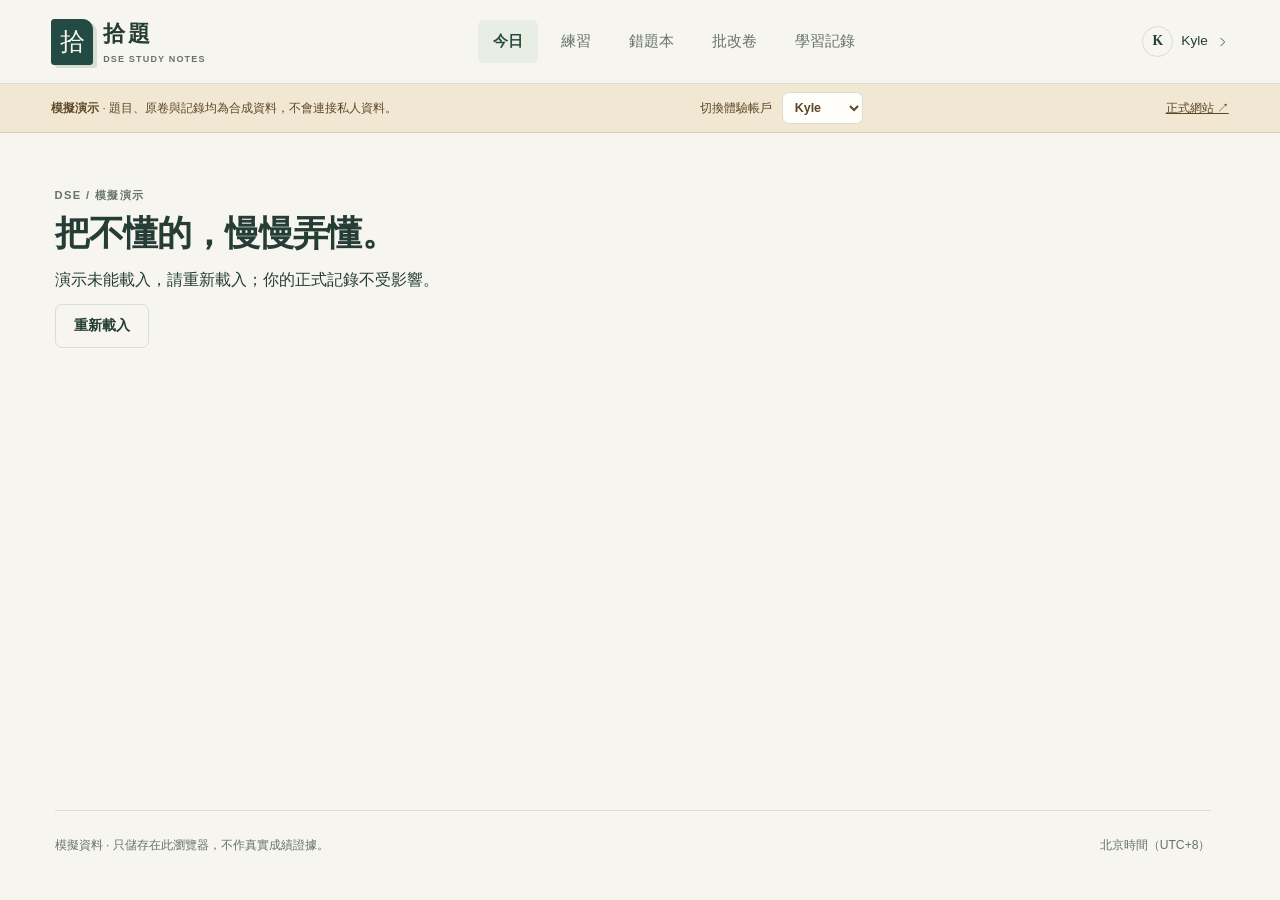
==== commit 506d0882: "Redesign DSE study notebook and preserve learning continuity" ====
--- a/demo/index.html
+++ b/demo/index.html
@@ -1,123 +1,49 @@
 <!DOCTYPE html>
 <html lang="zh-Hant">
 <head>
-<script>window.demoStorage = {getItem: function(k){return localStorage.getItem("dse_demo_"+k)}, setItem: function(k,v){localStorage.setItem("dse_demo_"+k,v)}, removeItem: function(k){localStorage.removeItem("dse_demo_"+k)}};</script>
 <meta charset="UTF-8">
 <meta name="viewport" content="width=device-width, initial-scale=1.0, viewport-fit=cover">
-<script src="appearance.js?v=study-20261102"></script>
-<title>Kyle 錯題本 · DSE 複習</title>
-<meta name="description" content="Kyle 的 DSE 化學／生物／數學錯題本：按課題練習、自動批改、踩分點自檢、刷題記錄">
-<link rel="icon" type="image/jpeg" href="../images/avatar.jpg?v=practice-content-20261021">
-<link rel="preconnect" href="https://snowy-cake-a0a7.3355718646.workers.dev" crossorigin>
-<link rel="stylesheet" href="../style.css?v=practice-content-20261021">
-<link rel="stylesheet" href="../library.css?v=study-20261102">
-<link rel="stylesheet" href="../appearance.css?v=frame-spacing-left-20261028">
-<link rel="stylesheet" href="../immersive.css?v=20261103-clean">
-<link rel="stylesheet" href="../immersive-pages.css?v=20261031">
-<link rel="stylesheet" href="../study-experience.css?v=study-20261103-layout2">
-<link rel="stylesheet" href="../night-harmony.css?v=20261103-overlay">
-<link rel="stylesheet" href="../home-pages.css?v=home-scenes-20261107">
+<meta name="theme-color" content="#f6f5ef">
+<title>拾題 · 模擬演示</title>
+<meta name="description" content="拾題 DSE 學習手冊的純模擬演示。原創合成題目、模擬批改卷及本機練習，不需登入，不連接私人資料。">
+<link rel="icon" type="image/svg+xml" href="../notebook-mark.svg">
+<link rel="stylesheet" href="../notebook.css?v=notebook-20261111">
 </head>
 <body>
-<div style="position:fixed;bottom:0;right:0;z-index:9999;background:#172a42;color:white;padding:4px 9px;font:12px sans-serif;pointer-events:none">演示版 · 所有題目均為模擬資料</div>
 <a class="skip-link" id="skipLink" href="#app">跳至主要內容</a>
-<div class="visual-world" id="visualWorld" aria-hidden="true">
-  <div class="visual-character"></div>
-  <div class="home-scene" aria-hidden="true"></div>
-  <div class="archive-backdrop" id="archiveBackdrop" aria-hidden="true" inert hidden></div>
-  <div class="archive-tint"></div>
-  <div class="archive-art"></div>
-</div>
-<header class="shell-header">
-  <button id="railToggle" class="rail-toggle" type="button" aria-label="收起側欄" title="收起側欄" aria-expanded="true" aria-controls="rail">
-    <svg viewBox="0 0 24 24" aria-hidden="true"><rect x="3" y="4" width="18" height="16" rx="3"/><path d="M9 4v16"/><path class="rail-toggle-arrow" d="m16 9-3 3 3 3"/></svg>
-  </button>
-  <div class="shell-heading" id="shellHeading">
-    <div class="shell-title"><b>HOME</b><span>學習主頁</span></div>
-    <span id="appearanceClock" class="appearance-clock"></span>
-  </div>
-  <div class="appearance-tools">
-    <div class="version-switch" role="group" aria-label="介面版本">
-      <button type="button" data-appearance-choice="full" aria-pressed="true" aria-label="完整版" title="完整版"><span class="appearance-label-long">完整版</span><span class="appearance-label-short" aria-hidden="true">完整</span></button>
-      <button type="button" data-appearance-choice="simple" aria-pressed="false" aria-label="精簡無障礙版" title="精簡無障礙版"><span class="appearance-label-long">精簡無障礙版</span><span class="appearance-label-short" aria-hidden="true">精簡</span></button>
-    </div>
-    <button id="dayNightToggle" class="day-night-toggle" type="button" aria-label="切換日夜模式" aria-describedby="themeSchedule">
-      <svg class="moon-icon" aria-hidden="true" viewBox="0 0 24 24"><path d="M20.8 13.2A9 9 0 0 1 10.8 3a9 9 0 1 0 10 10.2Z"/></svg>
-      <svg class="sun-icon" aria-hidden="true" viewBox="0 0 24 24"><circle cx="12" cy="12" r="4"/><path d="M12 2v2m0 16v2M2 12h2m16 0h2M4.9 4.9l1.4 1.4m11.4 11.4 1.4 1.4M4.9 19.1l1.4-1.4M17.7 6.3l1.4-1.4"/></svg>
-    </button>
-    <span id="themeSchedule" class="sr-only">日間為北京時間 07:00 至 19:00。手動切換持續至下一次日夜分界。</span>
-  </div>
+<header class="site-header">
+  <a class="brand" href="#/" aria-label="拾題，返回今日學習"><span class="brand-mark" aria-hidden="true">拾</span><span><strong>拾題</strong><small>DSE STUDY NOTES</small></span></a>
+  <nav class="desktop-nav" aria-label="主要導覽">
+    <a class="desk-link" href="#/" data-route="home">今日</a>
+    <a class="desk-link" href="#/practice" data-route="practice">練習</a>
+    <a class="desk-link" href="#/library/books" data-route="library">錯題本</a>
+    <a class="desk-link" href="#/library/papers" data-route="papers">批改卷</a>
+    <a class="desk-link" href="#/records" data-route="records">學習記錄</a>
+  </nav>
+  <a class="account-link" href="#/records" aria-label="帳戶與同步設定"><span class="account-initial" id="accountInitial">K</span><span id="accountName">Kyle</span><svg viewBox="0 0 24 24" aria-hidden="true"><path d="m9 5 7 7-7 7"/></svg></a>
 </header>
-<div class="sr-only" id="appearanceStatus" role="status" aria-live="polite"></div>
-
-<!-- 桌面側邊欄 -->
-<nav class="rail" id="rail" aria-label="主要導覽">
-  <a class="rail-logo" href="#/" aria-label="Kyle 錯題本，返回主頁">
-    <span class="rail-portrait" aria-hidden="true"></span>
-  </a>
-  <div class="rail-links">
-   <div class="rail-menu">
-    <a class="rail-item" href="#/" data-route="home"><span class="rail-word" aria-hidden="true">HOME</span><span class="rail-cn">主頁</span></a>
-    <a class="rail-item" href="#/practice" data-route="practice"><span class="rail-word" aria-hidden="true">TOPICS</span><span class="rail-cn">練習</span></a>
-    <a class="rail-item" href="#/library/books" data-route="library"><span class="rail-word" aria-hidden="true">ARCHIVE</span><span class="rail-cn">錯題歸納</span></a>
-    <a class="rail-item" href="#/library/papers" data-route="papers"><span class="rail-word" aria-hidden="true">PAPERS</span><span class="rail-cn">批改卷</span></a>
-    <a class="rail-item" href="#/records" data-route="records"><span class="rail-word" aria-hidden="true">RECORDS</span><span class="rail-cn">記錄</span></a>
-    <a class="rail-item" href="#/"><span class="rail-word" aria-hidden="true">WIDGET</span><span class="rail-cn">iOS 小組件</span></a>
-   </div>
-  </div>
-  <p class="rail-caption">STUDY / REPEAT / REMEMBER<br>每次重溫，都再靠近一步。</p>
-  <button class="rail-item rail-reset" id="railReset" type="button">
-    <span>重設本輪進度</span>
-  </button>
-</nav>
-
-<details class="compact-nav" id="compactNav"><summary aria-label="開啟導覽">☰ <span>MENU</span></summary><nav aria-label="頁面導覽"><a href="#/">主頁 HOME</a><a href="#/practice">練習 TOPICS</a><a href="#/library/books">錯題庫 ARCHIVE</a><a href="#/library/papers">批改卷 PAPERS</a><a href="#/records">記錄 RECORDS</a><a href="#/">iOS 小組件 WIDGET</a><button type="button" id="compactReset">重設本輪進度</button></nav></details>
 <div class="content-scroll" id="contentScroll">
 <main class="app" id="app" tabindex="-1">
-  <section class="home"><div class="hero">
-    <div class="hero-kicker">DSE · 錯題本</div>
-    <h1 class="hero-title">Kyle 嘅錯題本</h1>
-    <p class="hero-sub" id="startupStatus" role="status">正在載入題庫…</p>
-    <a class="btn btn-primary" href="./">重新載入主頁</a>
-  </div></section>
+  <section class="page startup"><span class="eyebrow">DSE / 模擬演示</span><h1>把不懂的，慢慢弄懂。</h1><p id="startupStatus" role="status">正在準備模擬學習空間…</p><a class="btn btn-ghost" href="./">重新載入</a></section>
 </main>
+<footer class="site-footer"><span>模擬資料 · 只儲存在此瀏覽器，不作真實成績證據。</span><span>北京時間（UTC+8）</span></footer>
 </div>
-
-<!-- 手機底部標籤欄 -->
 <nav class="tabbar" id="tabbar" aria-label="手機主要導覽">
-  <a class="tab-item" href="#/" data-route="home">
-    <span class="tab-ico"><span class="persona-icon persona-icon-home" aria-hidden="true"></span></span><span class="tab-label">主頁</span>
-  </a>
-  <a class="tab-item" href="#/practice" data-route="practice">
-    <span class="tab-ico"><span class="persona-icon persona-icon-practice" aria-hidden="true"></span></span><span class="tab-label">練習</span>
-  </a>
-  <a class="tab-item" href="#/library/books" data-route="library">
-    <span class="tab-ico"><span class="persona-icon persona-icon-library" aria-hidden="true"></span></span><span class="tab-label">錯題庫</span>
-  </a>
-  <a class="tab-item" href="#/library/papers" data-route="papers"><span class="tab-ico"><span class="persona-icon persona-icon-papers" aria-hidden="true"></span></span><span class="tab-label">批改卷</span></a>
-  <a class="tab-item" href="#/records" data-route="records">
-    <span class="tab-ico"><span class="persona-icon persona-icon-records" aria-hidden="true"></span></span><span class="tab-label">記錄</span>
-  </a>
+  <a class="tab-item" href="#/" data-route="home"><svg viewBox="0 0 24 24" aria-hidden="true"><path d="M4 5h16v15H4zM8 3v4m8-4v4M4 10h16m-11 4h2m2 0h2m-6 3h2"/></svg><span>今日</span></a>
+  <a class="tab-item" href="#/practice" data-route="practice"><svg viewBox="0 0 24 24" aria-hidden="true"><path d="m4 16-1 5 5-1L21 7l-4-4L4 16Zm0 0 4 4M14 6l4 4"/></svg><span>練習</span></a>
+  <a class="tab-item" href="#/library/books" data-route="library"><svg viewBox="0 0 24 24" aria-hidden="true"><path d="M12 6C8 3 5 4 3 5v15c3-2 6-2 9 0 3-2 6-2 9 0V5c-2-1-5-2-9 1Zm0 0v14"/></svg><span>錯題本</span></a>
+  <a class="tab-item" href="#/library/papers" data-route="papers"><svg viewBox="0 0 24 24" aria-hidden="true"><path d="M5 3h10l4 4v14H5zM14 3v5h5M8 12h8m-8 4h5"/></svg><span>批改卷</span></a>
+  <a class="tab-item" href="#/records" data-route="records"><svg viewBox="0 0 24 24" aria-hidden="true"><path d="M4 20h17M7 17v-5m5 5V7m5 10V3"/></svg><span>記錄</span></a>
 </nav>
-
 <div class="toast" id="toast" role="status" aria-live="polite" hidden></div>
-
-<script>document.getElementById("compactReset").addEventListener("click", function(){ document.getElementById("compactNav").open=false; document.getElementById("railReset").click(); }); document.querySelectorAll("#compactNav a").forEach(function(a){ a.addEventListener("click", function(){document.getElementById("compactNav").open=false;});});</script>
-
-<script>
-window.addEventListener('error', function () {
-  var status = document.getElementById('startupStatus');
-  if (status) status.textContent = '頁面未能載入，請重新載入主頁。你的做題記錄仍然保留。';
-});
-</script>
-<script src="demo-data.js"></script>
-
-<script defer src="subject-config.js?v=account-subjects-20261023"></script>
-<script defer src="study-experience.js?v=study-20261102"></script>
-<script defer src="library.js?v=marking-20261103"></script>
-<script defer src="paper-reader.js?v=study-20261102"></script>
-<script defer src="home-scenes.js?v=home-scenes-20261107"></script>
-<script defer src="app.js?v=home-scenes-20261107"></script>
+<script>window.addEventListener('error',function(){var s=document.getElementById('startupStatus');if(s)s.textContent='演示未能載入，請重新載入；你的正式記錄不受影響。';});</script>
+<script defer src="../subject-config.js?v=account-subjects-20261023"></script>
+<script defer src="demo-data.js?v=notebook-20261111"></script>
+<script defer src="demo-adapter.js?v=notebook-20261111"></script>
+<script defer src="../notebook.js?v=notebook-20261111"></script>
+<script defer src="../study-experience.js?v=study-20261102"></script>
+<script defer src="../library.js?v=notebook-20261111"></script>
+<script defer src="../paper-reader.js?v=notebook-20261111"></script>
+<script defer src="../app.js?v=notebook-20261111"></script>
 </body>
 </html>
-
--- a/notebook.css
+++ b/notebook.css
@@ -0,0 +1,873 @@
+/* 拾題 / A quiet, deliberately single-theme study notebook. No legacy styles loaded. */
+:root{color-scheme:light;--paper:#f6f5ef;--sheet:#fffefa;--ink:#263d36;--muted:#66736b;--green:#244b43;--tint:#e9eee5;--line:#d9ded2;--orange:#a8492c;--orange-tint:#faede4;--blue:#305f79;--radius:12px;--shadow:0 8px 30px #243c3410;--serif:"Iowan Old Style","Palatino Linotype","Songti TC","Noto Serif TC",serif;--sans:-apple-system,BlinkMacSystemFont,"PingFang HK","PingFang TC","Microsoft JhengHei",sans-serif}
+
+*{box-sizing:border-box}
+html,body{margin:0;height:100%;height:100dvh}
+body{display:flex;flex-direction:column;overflow:hidden;background:var(--paper);color:var(--ink);font-family:var(--sans);font-size:16px;line-height:1.65;-webkit-text-size-adjust:100%}
+a{color:inherit;text-decoration:none}
+button,input,textarea,select{font:inherit;color:inherit}
+button,a,select,input{touch-action:manipulation}
+button{cursor:pointer}
+button:disabled{cursor:not-allowed;opacity:.55}
+button,select,input,textarea{max-width:100%}
+button,input,select,textarea{border:1px solid var(--line);border-radius:7px;background:var(--sheet)}
+button,select{min-height:44px}
+input,select{padding:10px 12px}
+textarea{padding:14px;line-height:1.8;resize:vertical;min-height:130px;width:100%}
+input[type=checkbox]{width:19px;height:19px;min-height:19px;accent-color:var(--green);flex-shrink:0}
+label{font-size:.875rem;font-weight:550}
+label>select,label>input:not([type=checkbox]){display:block;margin-top:5px;width:100%}
+select{cursor:pointer}
+button:hover,a.btn:hover{background:var(--tint)}
+a:not(.btn):hover{color:var(--orange)}
+:focus-visible{outline:3px solid var(--orange);outline-offset:4px}
+::selection{background:#d3e2d3}
+[hidden]{display:none!important}
+h1,h2,h3,h4,p,figure{margin:0}
+h1,h2,h3,h4{line-height:1.4;font-weight:650}
+h1,h2{letter-spacing:-.025em}
+h1{font-size:2.2rem}
+h2{font-size:1.4rem}
+h3{font-size:1.1rem}
+p{margin:.65em 0}
+small{font-size:.78rem}
+svg{width:24px;height:24px;fill:none;stroke:currentColor;stroke-width:1.5;stroke-linecap:round;stroke-linejoin:round;flex-shrink:0}
+img{max-width:100%}
+table{border-collapse:collapse;width:100%;font-size:.94rem}
+th,td{padding:10px 14px;border:1px solid var(--line);text-align:left}
+th{background:var(--tint)}
+caption{text-align:left;font-weight:600;padding:8px 0}
+summary{cursor:pointer;min-height:44px;list-style:none}
+summary::-webkit-details-marker{display:none}
+summary:focus-visible{outline-offset:-3px}
+details>summary:after{content:'＋';color:var(--muted);float:right;margin-left:10px}
+details[open]>summary:after{content:'−'}
+
+/* Landmark shell */
+.site-header{display:flex;align-items:center;justify-content:space-between;gap:28px;padding:16px 4vw;flex-shrink:0;border-bottom:1px solid var(--line);background:var(--paper);z-index:30}
+.brand{display:flex;align-items:center;gap:10px;flex-shrink:0}
+.brand-mark{display:grid;place-items:center;width:42px;height:46px;border:1px solid var(--green);border-radius:3px 10px 3px 3px;background:var(--green);color:var(--paper);font-family:var(--serif);font-size:25px;box-shadow:4px 3px 0 #d7dfd2}
+.brand strong{font-family:var(--serif);font-size:22px;letter-spacing:.12em}
+.brand small{display:block;font-size:9px;letter-spacing:.13em;font-weight:600;color:var(--muted)}
+.desktop-nav{display:flex;align-items:center;gap:8px}
+.desk-link{padding:9px 15px;border-radius:6px;font-size:.92rem;color:var(--muted);white-space:nowrap}
+.desk-link.active{background:var(--tint);color:var(--green);font-weight:650}
+.account-link{display:flex;align-items:center;gap:8px;font-size:.85rem;white-space:nowrap}
+.account-initial{width:31px;height:31px;display:grid;place-items:center;border:1px solid var(--line);border-radius:50%;font-family:var(--serif);font-weight:bold}
+.account-link svg{width:13px}
+.content-scroll{flex:1;min-height:0;overflow-y:auto;overflow-x:hidden;scroll-behavior:smooth;scrollbar-gutter:stable}
+.app{max-width:1240px;margin:0 auto;padding:48px 42px 40px;min-height:calc(100% - 90px);outline:0}
+.site-footer{max-width:1156px;margin:0 auto;padding:24px 0 32px;display:flex;justify-content:space-between;gap:16px;border-top:1px solid var(--line);color:var(--muted);font-size:.76rem}
+.tabbar{display:none}
+.skip-link{position:fixed;left:20px;top:-100px;z-index:100;background:var(--green);color:white;padding:10px 20px}
+.skip-link:focus{top:10px}
+.eyebrow,.ml-eyebrow{font-size:.7rem;font-weight:650;letter-spacing:.12em;color:var(--muted);text-transform:uppercase}
+.page-head{display:flex;justify-content:space-between;align-items:flex-start;gap:20px;flex-wrap:wrap;margin-bottom:30px}
+.page-head>div:first-child{flex:1;min-width:240px}
+.page-title{font-family:var(--serif);font-size:2.2rem}
+.page-sub{max-width:680px;color:var(--muted);font-size:.94rem;line-height:1.8}
+.btn{min-height:44px;display:inline-flex;align-items:center;justify-content:center;gap:10px;padding:10px 18px;border:1px solid var(--line);border-radius:7px;font-size:.9rem;font-weight:600;line-height:1.5;cursor:pointer;text-align:center;background:var(--sheet)}
+.btn-primary,.btn-random{background:var(--green);border-color:var(--green);color:#fffefa}
+.btn-primary:hover,.btn-random:hover{background:#183d35!important;color:white}
+.btn-ghost{background:transparent}
+.btn-small{font-size:.8rem;padding:8px 12px}
+.btn-link,.text-link,.link{color:var(--green);text-decoration:underline;text-underline-offset:4px;font-size:.88rem}
+.record-tools,.ml-reading-actions{display:flex;gap:10px;align-items:center;flex-wrap:wrap}
+.panel{background:var(--sheet);border:1px solid var(--line);border-radius:var(--radius);padding:26px;margin-bottom:24px}
+.panel-h{font-size:1.15rem}
+.panel-h-row{display:flex;align-items:center;justify-content:space-between;gap:16px;flex-wrap:wrap;margin-bottom:18px}
+.review-note,.library-note,.bank-status,.year-grade-note,.empty-note,.paper-status,.ai-note{color:var(--muted);font-size:.85rem;line-height:1.8}
+.review-note{margin:10px 0}
+.library-note{padding:18px 0}
+.c-red,.err{color:var(--orange)}
+.c-green,.ok{color:var(--green)}
+.c-muted,.muted,.subtle{color:var(--muted)}
+.persona-icon{display:none!important}
+.subject-icon{width:30px;height:30px}
+.toast{position:fixed;bottom:30px;left:50%;transform:translateX(-50%);background:var(--ink);color:white;padding:13px 22px;border-radius:10px;box-shadow:var(--shadow);max-width:min(90vw,600px);z-index:100;font-size:.9rem}
+.is-offline .account-link:after{content:'離線';font-size:.7rem;color:var(--orange)}
+
+/* The daily spread: one action, not a dashboard */
+.home-heading{display:flex;justify-content:space-between;gap:24px;margin-bottom:30px}
+.home-heading h1{font-family:var(--serif);font-size:2.4rem;margin:12px 0}
+.home-heading p{color:var(--muted);font-size:.95rem}
+.date-stamp{min-width:130px;padding:8px 0 0 22px;border-left:1px solid var(--line);align-self:center}
+.date-stamp span{font-size:.78rem;letter-spacing:.06em}
+.date-stamp strong{display:block;font-size:1rem;margin:4px 0}
+.date-stamp small{color:var(--muted);font-size:.66rem}
+.home-status:empty{display:none}
+.home-status p:not(:empty){margin-bottom:22px}
+.daily-spread{display:grid;grid-template-columns:1.7fr 1fr;gap:30px;margin:20px 0}
+.next-page{background:var(--tint);border:1px solid #cbd7c7;border-radius:4px 22px 4px 4px;padding:30px 34px;position:relative}
+.section-index{display:flex;justify-content:space-between;gap:12px;align-items:center;font-size:.75rem;font-weight:600;letter-spacing:.03em}
+.status-pill{font-size:.73rem;background:#fffefa99;padding:4px 10px;border-radius:20px;font-weight:500}
+.next-page h2{font-family:var(--serif);font-size:2.05rem;margin:28px 0 12px}
+.next-page p{font-size:.94rem;line-height:1.9;max-width:430px;color:#53654f}
+.next-action{margin:16px 0 14px;min-width:200px;justify-content:space-between}
+.next-footnote{display:block;color:#53654f;font-size:.74rem}
+.study-margin{padding:24px 5px 10px 15px;display:flex;flex-direction:column}
+.study-margin h2{font-family:var(--serif);font-size:1.85rem;margin:16px 0 10px}
+.study-margin p{font-size:.87rem;color:var(--muted);max-width:280px}
+.study-margin>a{display:flex;justify-content:space-between;align-items:center;border-top:1px solid var(--line);padding:12px 0;margin-top:10px;font-size:.9rem}
+.study-margin>a+a{margin-top:0}
+.study-margin small{display:block;color:var(--muted);font-size:.73rem;margin-top:2px}
+.today-review{border-block:1px solid var(--line);margin:26px 0 40px}
+.today-review>summary{display:flex;align-items:center;justify-content:space-between;padding:16px 0;gap:15px}
+.today-review>summary:after{display:none}
+.today-review b{font-size:.9rem}
+.today-review small{color:var(--muted);margin-left:16px;font-weight:400;font-size:.8rem}
+.today-inner{padding:5px 0 18px}
+.today-controls{display:flex;align-items:flex-end;gap:15px}
+.today-controls label{flex:1}
+.today-controls>.btn{flex:1}
+.today-inner>p{font-size:.8rem;color:var(--muted)}
+.section-heading{display:flex;align-items:baseline;justify-content:space-between;gap:20px;margin:30px 0 18px;flex-wrap:wrap}
+.section-heading h2{font-size:1.15rem}
+.section-heading h2>span{font-family:var(--serif);color:var(--orange);font-size:.86rem;letter-spacing:.05em;margin-right:14px}
+.section-heading>.subtle{font-size:.75rem}
+.subject-shelf{display:grid;grid-template-columns:repeat(3,minmax(0,1fr));gap:20px}
+.subject-folder{padding:23px;background:var(--sheet);border:1px solid var(--line);border-radius:4px 18px 4px 4px}
+.folder-top{display:flex;align-items:center;justify-content:space-between;color:var(--green);margin-bottom:22px}
+.folder-top>span{font-family:var(--serif);color:#89917c;font-size:1rem}
+.subject-folder h3{font-family:var(--serif);font-size:1.35rem}
+.subject-folder p{font-size:.78rem;color:var(--muted);margin:8px 0 20px}
+.folder-actions{display:flex;justify-content:space-between;gap:12px;border-top:1px solid var(--line);padding-top:14px;font-size:.8rem}
+.folder-actions a{min-height:28px}
+.priority-row{display:flex;align-items:center;gap:20px;padding:20px 0;border-bottom:1px solid var(--line)}
+.priority-number{font-family:var(--serif);color:#7b8877;font-size:1.3rem}
+.priority-copy{flex:1;min-width:0}
+.priority-copy small{color:var(--muted);font-size:.7rem;display:block;margin-bottom:5px}
+.priority-copy strong{font-weight:550;font-size:.95rem}
+.priority-meta{text-align:right;font-size:.8rem;white-space:nowrap}
+.priority-meta small{display:block;color:var(--muted);font-size:.73rem}
+.learning-footnote{display:flex;justify-content:space-between;gap:20px;font-size:.77rem;color:var(--muted);margin-top:32px;flex-wrap:wrap}
+
+/* Private login */
+.login-page{display:grid;grid-template-columns:1.1fr 1fr;gap:90px;align-items:center;max-width:1000px;margin:25px auto 50px}
+.login-editorial{padding:20px 0}
+.login-editorial h1{font-family:var(--serif);font-size:3.6rem;line-height:1.45;margin:24px 0}
+.login-editorial>p{color:var(--muted);line-height:2.1;font-size:1.02rem}
+.login-path{list-style:none;padding:0;margin:36px 0;display:flex;flex-direction:column;gap:12px;font-size:.88rem}
+.login-path span{font-family:var(--serif);color:var(--orange);margin-right:15px}
+.login-edition{font-size:.7rem;letter-spacing:.08em;color:var(--muted)}
+.login-sheet{background:var(--sheet);padding:36px;border:1px solid var(--line);border-radius:4px 24px 4px 4px;box-shadow:var(--shadow)}
+.login-sheet h2{font-family:var(--serif);font-size:1.9rem;margin:10px 0}
+.login-sheet>p{font-size:.86rem;color:var(--muted)}
+.sync-login{display:flex;flex-direction:column;gap:10px;max-width:460px}
+.sync-login input,.sync-login select{width:100%;font-size:1rem}
+.sync-login label{margin-top:6px}
+.sync-login button{margin-top:12px}
+.login-privacy{border-top:1px solid var(--line);padding-top:20px;margin:26px 0 18px;font-size:.75rem;color:var(--muted)}
+.demo-banner{display:flex;gap:20px;justify-content:space-between;align-items:center;padding:8px 4vw;background:#f2e7d2;color:#5c4828;font-size:.72rem;flex-shrink:0;border-bottom:1px solid #dccca7}
+.demo-banner label{display:flex;align-items:center;gap:10px;font-size:.72rem;white-space:nowrap}
+.demo-banner select{margin:0;min-height:32px;padding:3px 8px;font-size:.78rem}
+.demo-banner>a{white-space:nowrap;text-decoration:underline}
+
+/* Subject directory and year/topic selection */
+.subject-tabs{display:flex;gap:10px;margin-bottom:28px;padding-bottom:16px;border-bottom:1px solid var(--line);flex-wrap:wrap}
+.subject-tab{display:flex;align-items:center;gap:9px;padding:9px 17px;border:1px solid transparent;border-radius:7px;font-size:.9rem;min-height:44px}
+.subject-tab .subject-icon{width:23px;height:23px}
+.subject-tab.on{border-color:var(--green);background:var(--tint);color:var(--green);font-weight:600}
+.inventory-switch{display:flex;justify-content:space-between;align-items:center;border-block:1px solid var(--line);padding:10px 0;margin:20px 0}
+.shoulder-link{font-size:.85rem;min-height:44px;min-width:44px;display:grid;place-items:center}
+.inventory-layout{display:grid;grid-template-columns:285px minmax(0,1fr);gap:40px}
+.inventory-layout>*{min-width:0}
+.inventory-topics,.inventory-years{min-width:0;max-width:100%}
+.inventory-years>h2,.practice-topic-heading h2,.ml-section-head>h2{font-size:.8rem;letter-spacing:.08em;margin-bottom:15px;color:var(--muted)}
+.year-list{display:flex;flex-direction:column;gap:10px}
+.inventory-year{display:flex;align-items:center;gap:14px;text-align:left;padding:15px;border-radius:8px;width:100%;background:transparent}
+.inventory-year[aria-pressed=true]{background:var(--tint);border-color:#9daf97;box-shadow:inset 3px 0 var(--green)}
+.year-number{font-family:var(--serif);font-size:1.4rem;min-width:38px;align-self:flex-start}
+.year-body{flex:1;min-width:0}
+.year-name{display:block;font-size:.83rem;font-weight:600}
+.year-meters{display:flex;gap:12px;flex-wrap:wrap;margin-top:6px;font-size:.7rem;color:var(--muted)}
+.year-meters b{font-size:.8rem;color:var(--ink);margin-left:2px;font-weight:550}
+.year-meters abbr{text-decoration:none}
+.year-grade-note{font-size:.72rem;margin:12px 0}
+.year-body>.year-grade-note{display:block;font-size:.66rem}
+.practice-topic-heading,.ml-section-head{display:flex;align-items:center;justify-content:space-between;gap:15px;flex-wrap:wrap}
+.practice-topic-heading>span{font-size:.7rem;color:var(--muted)}
+.practice-selection{font-size:.83rem;color:var(--muted);margin:0 0 18px}
+.topic-list,.ml-topics{display:flex;flex-direction:column;gap:12px}
+.topic-card,.ml-topic{border:1px solid var(--line);padding:22px;border-radius:8px;background:var(--sheet);transition:border-color .16s}
+.topic-card{display:flex;align-items:center;gap:20px}
+.topic-card:hover,.ml-topic:hover,.ml-topic.inspected,.practice-topic.inspected{border-color:#99ac94;color:var(--ink)!important}
+.practice-topic-code,.ml-topic-code{font-family:var(--serif);font-size:1.4rem;color:#708369;min-width:42px}
+.topic-main{flex:1;min-width:0}
+.topic-name{display:block;font-weight:600;font-size:1rem}
+.topic-meta{display:block;font-size:.77rem;color:var(--muted);margin-top:6px}
+.practice-topic-count{font-family:var(--serif);font-size:1.2rem;white-space:nowrap}
+.practice-topic-count small{font-size:.8rem;color:var(--muted)}
+.topic-info{background:var(--tint);border-left:2px solid #acbca0;padding:20px;margin:24px 0}
+.topic-info>span{font-size:.67rem;letter-spacing:.05em;color:var(--muted);display:block;margin-bottom:7px}
+.topic-info h3{font-size:.95rem}
+.topic-info p,.topic-info a{font-size:.8rem}
+.topic-info a{text-decoration:underline;text-underline-offset:4px}
+.empty-note{padding:24px;background:var(--sheet);border:1px dashed var(--line);border-radius:8px}
+.ml-reading-actions{margin:18px 0 24px}
+.ml-subjects,.library-choices,.subject-grid{display:grid;grid-template-columns:repeat(3,minmax(0,1fr));gap:22px}
+.ml-subject,.library-choice,.subject-card{background:var(--sheet);border:1px solid var(--line);border-radius:4px 18px 4px 4px;padding:26px;display:block}
+.ml-card-top{display:flex;justify-content:space-between;align-items:center;margin-bottom:22px;gap:10px}
+.ml-subject-icon{color:var(--green)}
+.ml-subject h2{font-family:var(--serif);font-size:1.65rem}
+.ml-subject p{font-size:.85rem;color:var(--muted)}
+.ml-picker-count{display:none}
+.ml-subject-metrics,.ml-summary-metrics{display:flex;gap:25px;font-size:.73rem;margin:22px 0;color:var(--muted);flex-wrap:wrap}
+.ml-subject-metrics b,.ml-summary-metrics b{display:block;font-size:1.4rem;font-family:var(--serif);color:var(--green);font-weight:500}
+.ml-open{display:flex;justify-content:space-between;margin-top:22px;border-top:1px solid var(--line);padding-top:16px;font-size:.82rem}
+.ml-progress{display:flex;overflow:hidden;height:5px;border-radius:2px;background:#e6e8df;margin:12px 0}
+.ml-progress>span{display:block;height:100%}
+.ml-progress-unseen{background:#c9cec2}
+.ml-progress-wrong,.ml-progress-regressed{background:#bb7453}
+.ml-progress-learning{background:#b7ba7b}
+.ml-progress-mastered{background:#426d55}
+.ml-legend{display:flex;gap:6px 12px;flex-wrap:wrap;font-size:.65rem;color:var(--muted)}
+.ml-legend>span{white-space:nowrap}
+.ml-summary{padding:22px;background:var(--tint);border:1px solid var(--line);border-radius:8px;margin:18px 0}
+.ml-summary-heading{display:flex;justify-content:space-between;gap:20px;align-items:center}
+.ml-summary-heading h2{font-size:1.1rem;margin-top:5px}
+.ml-summary-heading p{font-size:.75rem;color:var(--muted)}
+.ml-summary-percent{font-family:var(--serif);font-size:2rem;white-space:nowrap}
+.ml-summary-percent small{display:block;font-family:var(--sans);font-size:.65rem}
+.ml-summary-metrics{gap:15px;margin:18px 0}
+.inventory-years .ml-summary-metrics b{font-size:1.2rem}
+.inventory-years .ml-summary-heading{display:block}
+.inventory-years .ml-summary-percent{font-size:1.5rem}
+.inventory-years .ml-summary-percent small{display:inline;margin-left:4px}
+.inventory-years .ml-summary{padding:16px}
+.ml-topic-title{display:flex;align-items:center;gap:18px}
+.ml-topic-title>div{flex:1;min-width:0}
+.ml-topic-title h3{font-size:1rem}
+.ml-topic-title p{font-size:.78rem;color:var(--muted)}
+.ml-topic-arrow{color:var(--green)}
+.ml-section-head label{display:flex;align-items:center;gap:8px;font-size:.75rem}
+.ml-section-head select{font-size:.8rem;margin:0;padding:7px 10px}
+.ml-filters{display:flex;align-items:flex-end;flex-wrap:wrap;gap:14px;margin:24px 0}
+.ml-filters label{flex:1;min-width:120px;font-size:.78rem}
+.ml-filters label:first-child{flex:2;min-width:200px}
+.ml-filter-count{color:var(--muted);font-size:.8rem}
+.ml-filter-count:empty{display:none}
+.ml-search-result{display:block;padding:23px;border:1px solid var(--line);background:var(--sheet);border-radius:8px;margin-bottom:14px}
+.ml-result-meta{display:flex;gap:14px;font-size:.75rem;color:var(--muted);flex-wrap:wrap}
+.ml-search-result h2{font-size:1.05rem;margin:10px 0}
+.ml-search-result p{font-size:.87rem;color:var(--muted)}
+
+/* Reading, with answers deliberately one step away */
+.ml-question{border:1px solid var(--line);border-radius:9px;margin-bottom:18px;background:var(--sheet);overflow:hidden;scroll-margin:20px}
+.ml-question>summary{padding:22px 26px;position:relative}
+.ml-question-meta{font-size:.75rem;color:var(--muted);margin-right:14px}
+.ml-question-title{display:block;font-size:1.07rem;line-height:1.75;font-weight:550;margin:12px 30px 8px 0}
+.ml-question-expand{color:var(--muted);font-size:.76rem}
+.ml-badge{display:inline-block;font-size:.68rem;padding:3px 8px;background:var(--tint);color:var(--green);border-radius:4px;vertical-align:middle;font-weight:500}
+.ml-badge-wrong,.ml-badge-regressed{background:var(--orange-tint);color:var(--orange)}
+.ml-question-body{padding:8px 30px 26px;border-top:1px solid var(--line);font-size:1rem;line-height:1.95}
+.ml-stem{max-width:820px;margin:25px auto;white-space:normal;overflow-wrap:anywhere}
+.ml-stem>h3{font-size:.8rem;color:var(--muted);margin-bottom:12px;font-weight:600}
+.ml-stem>p{line-height:1.95;white-space:normal}
+.ml-options{padding-left:32px}
+.ml-options li{padding:5px 0 5px 10px}
+.ml-table-wrap{overflow-x:auto;margin:20px 0;max-width:100%;overscroll-behavior-x:contain}
+.ml-stem figure,.q-content figure{margin:22px 0}
+.ml-stem img,.q-content img{display:block;margin:0 auto;max-height:680px;object-fit:contain}
+.ml-stem figcaption,.q-content figcaption{font-size:.75rem;color:var(--muted);margin-top:8px;text-align:center}
+.ml-reveal{border-top:1px solid var(--line);margin:26px 0 10px}
+.ml-reveal>summary{font-size:.88rem;color:var(--green);padding:18px 0;font-weight:600}
+.ml-answer,.ml-history,.ml-attempt-comparison,.ml-personal-note{padding:24px;margin:12px 0;border-radius:7px;background:#f3f4ee;overflow-wrap:anywhere}
+.ml-answer h3,.ml-history h3,.ml-attempt-comparison h3,.ml-personal-note h3{font-size:.82rem;letter-spacing:.03em;margin-bottom:12px;color:var(--muted)}
+.ml-answer p{font-size:.95rem}
+.ml-answer-error{color:var(--orange);text-decoration:underline;text-underline-offset:4px}
+.ml-answer-deduct{background:var(--orange-tint);border-left:3px solid #b97d60}
+.ml-answer-deduct h3{color:var(--orange)}
+.ml-answer-correct{background:var(--tint);border-left:3px solid #8aa27d}
+.marking-section{margin:18px 0}
+.marking-section h4{font-size:.85rem;color:var(--green)}
+.marking-list{list-style:none;margin:12px 0;padding:0}
+.marking-list li{display:flex;gap:12px;margin:10px 0;align-items:flex-start;font-size:.92rem}
+.marking-bullet{color:#7b936d}
+.marking-copy{flex:1}
+.marking-status{font-size:.7rem;white-space:nowrap;color:var(--green)}
+.marking-missed .marking-status{color:var(--orange)}
+.marking-reason{display:block;color:var(--muted);font-size:.75rem;margin-top:4px}
+.marking-note{font-size:.8rem;color:var(--muted)}
+.ml-attempt{padding:16px;border-bottom:1px solid var(--line)}
+.ml-attempt pre,.attempt-snapshot pre{white-space:pre-wrap;font:inherit;font-size:.85rem;background:var(--paper);padding:12px;overflow-wrap:anywhere}
+.ml-personal-note textarea{margin-top:10px}
+.ml-recall-card,.ml-concept-panel{padding:28px;margin-bottom:22px;border:1px solid var(--line);border-radius:8px;background:var(--sheet)}
+.ml-recall-source{font-size:.75rem;color:var(--muted)}
+.ml-recall-prompt{font-size:1.05rem;line-height:1.8;margin:16px 0}
+.ml-recall summary{padding:14px 0;color:var(--green);font-size:.85rem;border-top:1px solid var(--line)}
+.ml-recall-answer{padding:15px 0}
+.ml-concept-panel h2{font-size:1.2rem;margin-bottom:16px}
+.ml-concept-directory{display:flex;flex-direction:column;gap:12px}
+.ml-recall-list,.ml-card-list{margin-top:24px}
+
+/* Answering and review are visibly separate stages */
+.study-flow{display:flex;gap:10px;margin-bottom:24px;align-items:center;font-size:.75rem;color:var(--muted)}
+.study-flow>span{padding:6px 12px;border-radius:4px}
+.study-flow .current{color:var(--green);background:var(--tint);font-weight:650}
+.session-toolbar{display:flex;align-items:center;justify-content:space-between;gap:15px;margin:20px 0;flex-wrap:wrap}
+.session-controls{display:flex;align-items:center;gap:14px;flex-wrap:wrap}
+.toggle{display:flex;gap:9px;align-items:center;min-height:44px;font-size:.83rem}
+.badge{font-size:.75rem;padding:5px 10px;border:1px solid var(--line);border-radius:6px;background:var(--sheet)}
+.badge strong{font-size:1.05rem}
+.question-jump{display:flex;gap:8px;flex-wrap:wrap;margin:18px 0 24px}
+.question-jump a{width:36px;min-height:36px;border:1px solid var(--line);border-radius:6px;display:grid;place-items:center;font-size:.83rem;background:var(--sheet)}
+.question-jump a.is-answered{border-color:var(--green);background:var(--tint)}
+.session-paper{max-width:850px;margin:0 auto}
+.sq{border:1px solid var(--line);background:var(--sheet);border-radius:10px;margin:0 0 24px;padding:30px;scroll-margin:20px}
+.sq-head{display:flex;align-items:center;gap:10px;margin-bottom:24px;flex-wrap:wrap}
+.sq-no{font-family:var(--serif);font-size:1.5rem;margin-right:auto;color:var(--green)}
+.sq-badge,.sq-kind{font-size:.72rem;border:1px solid var(--line);border-radius:4px;padding:3px 8px;color:var(--muted)}
+.q-stem{font-size:1.03rem;line-height:1.95;overflow-wrap:anywhere}
+.q-img{display:block;margin:16px auto;max-width:100%;height:auto}
+.q-options{list-style:none;padding:0;counter-reset:options;display:flex;flex-direction:column;gap:10px;margin:24px 0}
+.q-options li{counter-increment:options;border:1px solid var(--line);padding:14px 18px;border-radius:7px;cursor:pointer;line-height:1.8;display:flex;gap:15px;min-height:52px}
+.q-options li:before{content:counter(options,upper-alpha);color:var(--muted);font-weight:600;min-width:22px}
+.q-options li[aria-pressed=true]{background:var(--tint);border-color:var(--green);box-shadow:inset 3px 0 var(--green)}
+.q-options li[aria-disabled=true]{cursor:default}
+.opts{display:flex;gap:12px;margin-top:20px}
+.opt{display:flex;align-items:center;justify-content:center;gap:10px;min-width:60px;background:transparent;border:1px solid var(--line);padding:9px 16px;border-radius:6px}
+.opt b{font-size:.9rem}
+.opt span{display:none}
+.opt.chosen,.opt[aria-pressed=true]{background:var(--green);color:white;border-color:var(--green)}
+.step-answer{margin:24px 0 16px}
+.answer-modes{display:flex;align-items:center;justify-content:space-between;gap:12px;margin-bottom:18px}
+.answer-modes>span{font-size:.88rem;font-weight:550}
+.answer-mode{background:transparent;padding:7px 11px;font-size:.78rem;min-height:36px}
+.step-rows{display:flex;flex-direction:column;gap:14px}
+.step-row{display:flex;gap:12px;align-items:flex-start}
+.step-number{display:grid;place-items:center;width:28px;height:28px;border-radius:50%;border:1px solid var(--line);font-size:.75rem;margin-top:10px;flex-shrink:0}
+.step-row textarea{min-height:110px}
+.step-prompt{font-size:.82rem;color:var(--muted);margin-bottom:5px}
+.step-add{margin-top:14px;font-size:.82rem;padding:8px 14px}
+.answer-free{display:block;margin-top:10px}
+.ans-box{margin-top:10px}
+.paper-lbl{display:flex;gap:8px;align-items:center;color:var(--muted);font-size:.78rem;min-height:44px}
+.session-submit{display:flex;gap:12px;align-items:center;justify-content:space-between;position:sticky;bottom:0;padding:16px;background:var(--paper);border:1px solid var(--line);border-radius:9px;z-index:10;margin:24px 0;box-shadow:0 -6px 20px #263d3606}
+.submit-group{display:flex;gap:10px;flex-wrap:wrap}
+.session-submit p{font-size:.78rem;color:var(--muted)}
+.result-panel{margin:40px auto 0;max-width:950px;scroll-margin:24px}
+.result-title{font-family:var(--serif);font-size:1.8rem;margin-bottom:20px}
+.result-summary{display:flex;flex-wrap:wrap;gap:15px;border-block:1px solid var(--line);padding:20px 0;margin-bottom:30px}
+.result-card{padding:14px 20px;border-radius:7px;background:var(--tint);font-size:.9rem}
+.result-card b{font-size:1.6rem;font-family:var(--serif)}
+.rq{border:1px solid var(--line);border-radius:10px;background:var(--sheet);margin:20px 0;padding:28px;overflow-wrap:anywhere}
+.rq-head{display:flex;gap:12px;align-items:center;justify-content:space-between;flex-wrap:wrap;border-bottom:1px solid var(--line);padding-bottom:18px;margin-bottom:18px}
+.rq-q{font-size:.85rem;color:var(--muted)}
+.rq-status{font-size:.83rem}
+.rq.correct{border-left:3px solid #7c9972}
+.rq.wrong{border-left:3px solid #bb7a57}
+.rq .ans-block,.rq .answer-block{padding:18px;background:var(--paper);margin:16px 0;border-radius:6px}
+.ans-label,.answer-label{font-size:.75rem;color:var(--muted);margin-bottom:8px}
+.rq .mini{font-size:.8rem}
+.review-reference,.ai-review-reference{margin:20px 0;border:1px solid var(--line);border-radius:8px}
+.review-reference>summary,.ai-review-reference>summary{padding:15px;font-size:.87rem;background:var(--tint)}
+.review-reference>div,.ai-review-reference>div{padding:20px}
+.review-self-check{margin:20px 0;background:var(--orange-tint);border:1px solid #e3cbb8;padding:22px;border-radius:7px}
+.chk-title{font-size:.87rem;font-weight:600;margin-bottom:12px}
+.chk-item{display:flex;align-items:flex-start;gap:12px;padding:12px 0;font-size:.9rem;font-weight:400}
+.chk-item input{margin-top:5px}
+.chk-item span{flex:1}
+.chk-form label{display:flex;align-items:flex-start;gap:10px;font-weight:400;min-height:44px}
+.chk-form label>input[type=checkbox]{margin-top:5px}
+.manual-score{min-width:90px;margin:12px 10px 12px 0}
+.chk-score{border-top:1px solid #dec9b7;padding-top:12px;font-size:.9rem}
+.save-row,.result-actions,.review-finish-actions{display:flex;align-items:center;gap:12px;margin:24px 0;flex-wrap:wrap}
+.result-saved{padding:24px;border:1px solid #b4c8a8;border-radius:9px;background:var(--tint)}
+.saved-question-links{display:flex;gap:10px;flex-wrap:wrap;margin:15px 0}
+.saved-question-links a{text-decoration:underline;font-size:.8rem}
+.practice-image-zoom,.paper-zoom{border:1px solid var(--line);padding:0;border-radius:10px;background:var(--paper);width:min(96vw,1300px);max-width:96vw;height:92dvh;max-height:92dvh;color:var(--ink);box-shadow:0 20px 100px #0004}
+.practice-image-zoom::backdrop,.paper-zoom::backdrop{background:#162d29a8}
+.practice-image-zoom-head,.paper-zoom-head{display:flex;align-items:center;justify-content:space-between;gap:12px;padding:14px 20px;border-bottom:1px solid var(--line);flex-wrap:wrap}
+.practice-image-zoom-status,.paper-zoom-status{font-size:.75rem;padding:0 20px;color:var(--muted)}
+.practice-image-zoom-viewport,.paper-zoom-viewport{overflow:auto;height:calc(100% - 120px);padding:12px;overscroll-behavior:contain}
+.practice-image-zoom-image,.paper-zoom-image{display:block;max-width:none;height:auto}
+.paper-zoom-controls{display:flex;gap:6px;flex-wrap:wrap}
+.paper-zoom-controls button{font-size:.78rem;padding:8px 12px;min-height:40px}
+
+/* Exercise layout follows the actual shared engine hooks, not a second UI variant. */
+.q-paper,.submit-bar,.result-panel{max-width:850px;margin-left:auto;margin-right:auto}
+.submit-bar{display:flex;gap:12px;flex-wrap:wrap;align-items:center;padding:20px 0;margin-bottom:20px}
+.head-actions{display:flex;align-items:center;gap:14px;flex-wrap:wrap}
+.mc-toggle{display:flex;align-items:center;gap:8px;font-size:.8rem;min-height:44px}
+.mc-toggle-lbl small{display:block;font-size:.7rem;color:var(--muted)}
+.sq:has(.q-options) .opts{display:none}
+.session.is-reviewing:not(.show-submitted) #qPaper,.session.is-reviewing .question-jump,.session.is-reviewing #draftSaveStatus,.session.is-reviewing #submitBar,.session.is-reviewing .mc-toggle{display:none}
+.review-answers-toggle{font-size:.8rem;margin-bottom:24px}
+.result-panel:focus{outline:0}
+.session.is-reviewing .flow-review{font-weight:650}
+.session .study-flow{flex-wrap:wrap;gap:5px}
+/* Optional AI stays secondary, never a replacement for the supplied marking */
+.ai-review,.ai-saved,.ai-followup{border:1px solid var(--line);border-radius:8px;padding:20px;margin:18px 0;background:var(--paper);font-size:.85rem}
+.ai-actions,.ai-confirm-actions,.ai-followup-actions,.ai-modes{display:flex;gap:10px;flex-wrap:wrap;margin:12px 0}
+.ai-question{width:100%;margin:12px 0}
+.ai-feedback,.ai-marking,.ai-result{white-space:normal;line-height:1.9}
+.ai-tag-options{display:flex;gap:12px;flex-wrap:wrap}
+.ai-tag-options label{font-size:.8rem;display:flex;gap:6px;align-items:center}
+.ai-feedback li{margin:10px 0}
+.ai-unavailable{color:var(--muted)}
+
+/* Original-paper desk */
+.paper-subject-grid{display:grid;grid-template-columns:repeat(3,minmax(0,1fr));gap:22px}
+.paper-subject-card{display:block;background:var(--sheet);border:1px solid var(--line);border-radius:4px 18px 4px 4px;padding:26px}
+.paper-subject-card h2{font-family:var(--serif);font-size:1.6rem;margin:18px 0 10px}
+.paper-subject-card p{font-size:.85rem;color:var(--muted)}
+.paper-year-list{display:flex;flex-direction:column;gap:16px}
+.paper-year-card{display:block;background:var(--sheet);border:1px solid var(--line);border-radius:9px;padding:24px}
+.paper-year-head{display:flex;justify-content:space-between;gap:15px;align-items:center;flex-wrap:wrap}
+.paper-year-head h2{font-family:var(--serif)}
+.paper-year-stats,.paper-grade-grid{display:flex;gap:30px;flex-wrap:wrap;margin:18px 0}
+.paper-year-stats>span,.paper-grade-stat{font-size:.8rem;color:var(--muted)}
+.paper-year-stats b,.paper-grade-stat b{display:block;font-family:var(--serif);font-size:1.7rem;color:var(--green)}
+.paper-grade-note,.paper-file-name{font-size:.75rem;color:var(--muted)}
+.paper-grade-summary{padding:16px 0}
+.paper-reading-page{max-width:none}
+.app:has(.paper-reading-page){max-width:1480px;padding:20px 24px 30px}
+.paper-reading-page>.page-head{margin:0 0 16px}
+.paper-reading-page>.page-head .page-title{font-size:1.4rem}
+.paper-toolbar{position:sticky;top:0;z-index:20;border:1px solid var(--line);border-radius:8px;background:var(--paper);box-shadow:var(--shadow);padding:10px 14px;display:flex;justify-content:space-between;align-items:center;gap:10px;flex-wrap:wrap}
+.paper-toolbar-title{font-size:.85rem}
+.paper-controls{display:flex;align-items:center;gap:8px;flex-wrap:wrap;width:100%;min-width:0}
+.paper-reader-title{font-family:var(--sans);font-size:1rem;font-weight:600;flex:1;min-width:120px;line-height:1.5;margin:0}
+.paper-page-label{display:flex;align-items:center;gap:5px;white-space:nowrap;font-size:.8rem}
+.paper-mistake-short{display:none}
+.paper-thumb-heading{display:flex;align-items:center;gap:6px;justify-content:space-between;font-size:.7rem;flex-wrap:wrap}
+.paper-thumb-heading button{font-size:.7rem;padding:4px;min-height:32px}
+.paper-quick-actions{display:flex;gap:8px;flex-wrap:wrap;padding:10px 0}
+.paper-tool-actions{display:flex;gap:8px;flex-wrap:wrap;margin-top:14px}
+.paper-status.is-reading{font-size:.73rem;margin:8px 0;color:var(--muted)}
+.paper-toolbar-actions,.paper-nav,.paper-page-controls{display:flex;align-items:center;gap:8px;flex-wrap:wrap}
+.paper-toolbar .btn{font-size:.77rem;min-height:38px;padding:8px 12px}
+.paper-toolbar select{font-size:.8rem;padding:6px 10px;min-height:38px}
+.paper-tools{padding:20px;border:1px solid var(--line);background:var(--sheet);margin:10px 0;border-radius:8px}
+.paper-tools label{display:flex;align-items:center;gap:8px;flex-wrap:wrap;font-size:.8rem}
+.paper-tools label>select{width:auto}
+.paper-sections{display:flex;gap:8px;flex-wrap:wrap}
+.paper-section{font-size:.75rem;min-height:36px;padding:7px 12px}
+.paper-workspace{display:grid;grid-template-columns:100px minmax(0,1fr) 275px;gap:20px;align-items:start;margin:18px 0}
+.paper-workspace.is-thumbs-hidden{grid-template-columns:minmax(0,1fr) 275px}
+.paper-thumbnails{position:sticky;top:calc(var(--paper-toolbar-height,60px) + 16px);max-height:calc(100dvh - 200px);overflow:auto;padding:3px}
+.paper-thumb-list{display:flex;flex-direction:column;gap:12px}
+.paper-thumb{padding:7px;width:100%;border:1px solid var(--line);border-radius:6px;background:var(--sheet);font-size:.68rem}
+.paper-thumb[aria-current=true]{border:2px solid var(--green);background:var(--tint)}
+.paper-thumb-preview{display:block;height:100px;background-size:contain;background-position:center;background-repeat:no-repeat;margin-bottom:5px}
+.paper-reader,.paper-stream{min-width:0}
+.paper-sheet{margin:0 0 28px;scroll-margin-top:calc(var(--paper-toolbar-height,60px) + 10px)}
+.paper-sheet figcaption{padding:6px 4px;font-size:.74rem;color:var(--muted)}
+.paper-sheet-body{position:relative;background:white;box-shadow:0 2px 10px #263d3615;border:1px solid var(--line);min-height:80px;overflow:hidden}
+.paper-sheet-body>img{display:block;width:100%;height:100%;position:absolute;inset:0;object-fit:contain}
+.paper-placeholder{position:absolute;inset:0;display:grid;place-items:center;font-size:.85rem;color:var(--muted)}
+.paper-page-retry{position:absolute;top:40%;left:10%;width:80%;font-size:.8rem;padding:8px;z-index:2}
+.paper-mistake-marker{position:absolute;width:24px;height:24px;transform:translate(-50%,-50%);border:2px solid #a8492c;border-radius:50%;background:#fff9;box-shadow:0 0 0 4px #a8492c33;pointer-events:none}
+.paper-review-panel{position:sticky;top:calc(var(--paper-toolbar-height,60px) + 16px);padding:20px;border:1px solid var(--line);border-radius:8px;background:var(--sheet);max-height:calc(100dvh - 240px);overflow:auto}
+.paper-review-panel h2{font-size:1.05rem;margin-bottom:10px}
+.paper-review-panel p{font-size:.82rem;line-height:1.85}
+.paper-review-panel h3{font-size:.78rem;color:var(--muted);margin:18px 0 6px}
+.paper-review-panel .btn{font-size:.75rem;width:100%;padding:9px;line-height:1.6;margin-top:8px}
+.paper-review-actions,.paper-quick-actions{display:flex;gap:8px;flex-wrap:wrap;margin:12px 0}
+.paper-quick-actions .btn{font-size:.8rem}
+.paper-error{background:var(--orange-tint);color:var(--orange);padding:18px;border-radius:7px;margin:16px 0}
+body:has(#paperReadingPage:not(.paper-show-header)) .site-header{display:none}
+body:has(#paperReadingPage) .site-footer{display:none}
+
+/* Records: history first, maintenance second */
+.stat-cards{display:flex;border-block:1px solid var(--line);padding:22px 0;margin:25px 0 30px;gap:45px}
+.stat-card{display:flex;gap:12px}
+.stat-val{font-family:var(--serif);font-size:1.6rem}
+.stat-lbl{font-size:.76rem;color:var(--muted)}
+.stat-ico{display:none}
+.sync-panel{background:var(--tint)}
+.session-entry{border-bottom:1px solid var(--line)}
+.session-entry>summary{padding:20px 0;display:flex;align-items:center;gap:18px;flex-wrap:wrap}
+.session-entry time{font-size:.73rem;color:var(--muted);min-width:150px}
+.session-entry-title{font-size:.95rem;flex:1;min-width:150px}
+.session-entry-score{font-size:.78rem;color:var(--green)}
+.session-entry-body{padding:15px 0 25px}
+.session-entry-answers{display:grid;grid-template-columns:repeat(2,minmax(0,1fr));gap:15px;margin:15px 0}
+.attempt-snapshot{border:1px solid var(--line);background:var(--paper);padding:18px;border-radius:7px;overflow-wrap:anywhere}
+.attempt-snapshot h4{font-size:.85rem;margin-bottom:10px}
+.attempt-snapshot .mini{font-size:.78rem;color:var(--muted)}
+.attempt-snapshot p{font-size:.85rem}
+.answer-snapshot{white-space:pre-wrap;font-size:.87rem;line-height:1.8}
+.wrong-list{display:flex;flex-direction:column}
+.wrong-row{display:flex;align-items:center;gap:15px;padding:16px 0;border-bottom:1px solid var(--line)}
+.wrong-main{flex:1;min-width:0}
+.wrong-title{font-size:.9rem}
+.wrong-meta{font-size:.73rem;color:var(--muted)}
+.wrong-status{font-size:.75rem}
+.wrong-row a{text-decoration:underline;text-underline-offset:3px}
+.filter-seg{display:flex;gap:6px;flex-wrap:wrap}
+.seg{font-size:.75rem;padding:6px 12px;min-height:36px;background:transparent}
+.seg.on{background:var(--green);border-color:var(--green);color:white}
+.cycle-report-controls{display:flex;align-items:center;gap:10px}
+.cycle-report-table-wrap{overflow-x:auto}
+.cycle-report-grid,.cycle-metrics,.cycle-stats{display:flex;flex-wrap:wrap;gap:20px;margin:20px 0}
+.cycle-metric{padding:15px;background:var(--paper);border:1px solid var(--line);border-radius:6px;font-size:.8rem}
+.cycle-metric b{display:block;font-family:var(--serif);font-size:1.5rem}
+.cycle-report-note{font-size:.8rem;color:var(--muted)}
+#heat{overflow-x:auto;padding-bottom:12px;min-height:130px}
+#heat svg{width:auto;height:auto;stroke:none;max-width:none;font-family:var(--sans)}
+.heat-cell{stroke-width:0}
+.heat-legend{display:flex;align-items:center;justify-content:flex-end;gap:5px;font-size:.65rem;color:var(--muted)}
+.heat-legend .lv{display:block;width:12px;height:12px;border-radius:2px}
+.lv0{fill:#e7eadf;background:#e7eadf}
+.lv1{fill:#c4d3b7;background:#c4d3b7}
+.lv2{fill:#9bb389;background:#9bb389}
+.lv3{fill:#6b8e61;background:#6b8e61}
+.lv4{fill:#355f46;background:#355f46}
+
+/* Tablet rearranges priorities, phone becomes a single reading surface */
+@media(min-width:1500px){.app{padding-top:56px}
+.notebook-home{max-width:1110px;margin:auto}
+}
+
+@media(max-width:1100px){.site-header{gap:15px;padding:14px 25px}
+.desk-link{padding:9px 10px;font-size:.85rem}
+.brand small{font-size:8px}
+.app{padding:36px 30px}
+.site-footer{margin:0 30px}
+.inventory-layout{grid-template-columns:250px minmax(0,1fr);gap:25px}
+.login-page{gap:45px}
+.login-editorial h1{font-size:3rem}
+.paper-workspace{grid-template-columns:80px minmax(0,1fr)}
+.paper-workspace.is-thumbs-hidden{grid-template-columns:minmax(0,1fr)}
+.paper-review-panel{grid-column:1/-1;position:static;max-height:none}
+.paper-review-panel .btn{width:auto}
+.paper-review-panel h3{display:inline-block;margin-right:15px}
+.paper-review-panel p{display:inline}
+.ml-subjects,.library-choices{gap:15px}
+.ml-subject{padding:20px}
+.daily-spread{gap:25px}
+.subject-folder{padding:20px}
+.ml-summary-metrics{gap:13px}
+.study-margin{padding-left:0}
+}
+
+@media(max-width:860px){.desktop-nav{display:none}
+.site-header{padding:12px 24px}
+.brand-mark{width:36px;height:39px;font-size:22px}
+.brand strong{font-size:20px}
+.tabbar{display:flex;flex-shrink:0;align-items:center;justify-content:space-around;border-top:1px solid var(--line);background:var(--paper);padding:5px 8px calc(5px + env(safe-area-inset-bottom));z-index:35;min-height:64px}
+.tab-item{display:flex;flex-direction:column;align-items:center;justify-content:center;gap:3px;min-width:56px;min-height:50px;font-size:.64rem;color:var(--muted);border-radius:8px;padding:5px 10px}
+.tab-item svg{width:22px;height:22px}
+.tab-item.active{background:var(--tint);color:var(--green);font-weight:650}
+.app{padding:30px 24px}
+.site-footer{margin:0 24px;padding:24px 0;display:block}
+.site-footer>span{display:block;margin:4px 0}
+.daily-spread{grid-template-columns:1.5fr 1fr;gap:22px}
+.home-heading h1{font-size:2rem}
+.next-page{padding:24px}
+.next-page h2{font-size:1.8rem}
+.study-margin h2{font-size:1.6rem}
+.study-margin p{font-size:.8rem}
+.subject-shelf{gap:12px}
+.subject-folder{padding:18px}
+.folder-actions{flex-direction:column;gap:0}
+.folder-actions a{min-height:32px;display:flex;align-items:center}
+.inventory-layout{grid-template-columns:1fr}
+.inventory-years>h2{margin-bottom:12px}
+.year-list{flex-direction:row;overflow-x:auto;scroll-snap-type:x proximity;padding:3px 3px 12px;overscroll-behavior-x:contain}
+.inventory-year{min-width:220px;max-width:260px;flex-shrink:0;scroll-snap-align:start}
+.inventory-year:first-child{min-width:180px}
+.inventory-years>.year-grade-note{display:inline;font-size:.68rem;margin-right:10px}
+.inventory-years .ml-summary{margin-bottom:0}
+.inventory-years .ml-summary-heading{display:flex}
+.inventory-years .ml-summary-metrics{gap:25px}
+.topic-info{display:none}
+.inventory-switch{margin-bottom:22px}
+.topic-list,.ml-topics{gap:10px}
+.ml-subjects,.library-choices,.paper-subject-grid{grid-template-columns:repeat(3,minmax(0,1fr));gap:12px}
+.ml-subject,.library-choice,.paper-subject-card{padding:19px}
+.ml-card-top{display:block}
+.ml-eyebrow{font-size:.63rem}
+.ml-subject-metrics{gap:15px}
+.login-page{gap:35px;align-items:start;margin-top:10px}
+.login-editorial h1{font-size:2.6rem}
+.login-sheet{padding:28px}
+.login-path{font-size:.78rem}
+.session-entry-answers{grid-template-columns:1fr}
+.session-entry time{min-width:140px}
+.toast{bottom:90px}
+.sq{padding:25px}
+.paper-reading-page>.page-head{display:none}
+.app:has(.paper-reading-page){padding:12px 18px}
+.paper-toolbar{gap:8px;padding:9px 12px}
+.paper-toolbar .btn{min-height:40px}
+.paper-workspace{gap:14px;margin-top:12px}
+.paper-thumbnails{max-height:calc(100dvh - 180px)}
+.demo-banner{padding:7px 24px;flex-wrap:wrap;gap:5px 15px}
+.demo-banner>span{flex:1;min-width:250px}
+.demo-banner label{margin-left:auto}
+.session-submit{padding:12px;flex-wrap:wrap}
+}
+
+@media(max-width:600px){h1{font-size:1.7rem}
+.site-header{padding:11px 20px}
+.brand{gap:9px}
+.brand small{font-size:7px;letter-spacing:.1em}
+.account-link{font-size:.78rem}
+.account-initial{width:28px;height:28px}
+.app{padding:26px 20px 30px}
+.page-head{margin-bottom:24px;gap:14px}
+.page-title{font-size:1.8rem}
+.page-sub{font-size:.84rem}
+.page-head>.btn{font-size:.78rem;padding:8px 12px}
+.page-head>div:first-child{min-width:220px}
+.site-footer{margin:0 20px;font-size:.67rem;padding:20px 0}
+.home-heading{display:block;margin-bottom:24px}
+.home-heading .eyebrow{font-size:.63rem}
+.home-heading h1{font-size:1.9rem;margin:12px 0 8px}
+.home-heading p{font-size:.85rem}
+.date-stamp{display:flex;gap:9px;align-items:baseline;min-width:0;margin-top:15px;border:0;padding:0;color:var(--muted)}
+.date-stamp span,.date-stamp strong{font-size:.7rem;font-weight:400;margin:0}
+.date-stamp small{font-size:.6rem}
+.daily-spread{display:flex;flex-direction:column;gap:20px}
+.next-page{padding:23px 22px;border-radius:4px 19px 4px 4px}
+.section-index{font-size:.67rem}
+.status-pill{font-size:.63rem;padding:3px 8px}
+.next-page h2{font-size:1.8rem;margin:25px 0 12px}
+.next-page p{font-size:.87rem}
+.next-action{width:100%;font-size:.86rem;min-height:48px}
+.next-footnote{font-size:.67rem}
+.study-margin{padding:0;border-bottom:1px solid var(--line);display:grid;grid-template-columns:1fr 1fr;column-gap:20px}
+.study-margin>.eyebrow{display:none}
+.study-margin h2{grid-column:1/-1;font-family:var(--sans);font-size:.95rem;margin:10px 0 0}
+.study-margin h2 br{display:none}
+.study-margin>p{grid-column:1/-1;font-size:.78rem;max-width:none}
+.study-margin>a{margin:8px 0 0;padding:14px 0;font-size:.8rem}
+.study-margin small{font-size:.65rem}
+.today-review{margin:20px 0 28px;border-top:0}
+.today-review>summary{padding-top:0}
+.today-review b{font-size:.85rem}
+.today-review small{display:block;margin:4px 0 0;font-size:.72rem}
+.today-controls{display:grid;grid-template-columns:1fr 1fr;gap:12px}
+.today-controls label:first-child{grid-column:1/-1}
+.today-controls>.btn{grid-column:1/-1}
+.today-controls label{font-size:.77rem}
+.today-inner>p{font-size:.73rem}
+.section-heading{margin:26px 0 15px;gap:10px}
+.section-heading h2{font-size:1rem}
+.section-heading h2>span{font-size:.76rem;margin-right:10px}
+.section-heading a{font-size:.74rem}
+.section-heading>.subtle{font-size:.66rem}
+.subject-shelf{grid-template-columns:1fr;gap:12px}
+.subject-folder{padding:18px 20px;position:relative;display:grid;grid-template-columns:35px minmax(0,1fr);column-gap:15px;border-radius:4px 14px 4px 4px}
+.folder-top{grid-row:1/3;display:block;margin:3px 0 0}
+.folder-top .subject-icon{width:27px;height:27px}
+.folder-top>span{display:none}
+.subject-folder h3{font-size:1.2rem}
+.subject-folder p{font-size:.73rem;margin:5px 0 0}
+.folder-actions{grid-column:1/-1;flex-direction:row;justify-content:space-between;gap:10px;margin-top:14px;padding-top:10px;font-size:.76rem}
+.priority-row{gap:12px;padding:17px 0}
+.priority-number{font-size:1.05rem}
+.priority-copy small{font-size:.65rem}
+.priority-copy strong{font-size:.86rem}
+.priority-meta{font-size:.7rem}
+.priority-meta small{font-size:.63rem}
+.learning-footnote{font-size:.7rem;gap:10px}
+.login-page{grid-template-columns:1fr;gap:20px;margin:0}
+.login-editorial{padding:4px 0}
+.login-editorial>.eyebrow{font-size:.58rem}
+.login-editorial h1{font-size:2.6rem;line-height:1.35;margin:18px 0}
+.login-editorial h1 br{display:none}
+.login-editorial>p{font-size:.86rem;line-height:1.9}
+.login-editorial>p br{display:none}
+.login-path,.login-edition{display:none}
+.login-sheet{padding:27px 24px}
+.login-sheet h2{font-size:1.6rem}
+.login-sheet>.eyebrow{font-size:.63rem}
+.sync-login label{font-size:.8rem}
+.login-privacy{font-size:.7rem}
+.demo-banner{padding:6px 20px;font-size:.64rem;gap:5px 12px}
+.demo-banner>span{min-width:100%;line-height:1.6}
+.demo-banner label{font-size:.66rem;margin-left:0}
+.demo-banner select{font-size:.75rem}
+.demo-banner>a{margin-left:auto}
+.subject-tabs{gap:6px;margin-bottom:22px;flex-wrap:nowrap;overflow-x:auto;padding:2px 2px 12px}
+.subject-tab{font-size:.77rem;white-space:nowrap;padding:8px 12px;gap:7px}
+.subject-tab .subject-icon{width:20px;height:20px}
+.inventory-layout{gap:24px}
+.inventory-year{min-width:205px;padding:13px;gap:11px}
+.inventory-year:first-child{min-width:155px}
+.year-number{font-size:1.2rem;min-width:32px}
+.year-name{font-size:.78rem}
+.year-meters{font-size:.64rem;gap:9px}
+.year-meters b{font-size:.75rem}
+.year-body>.year-grade-note{font-size:.61rem}
+.topic-card{padding:18px 16px;gap:12px}
+.practice-topic-code,.ml-topic-code{min-width:30px;font-size:1.17rem}
+.topic-name{font-size:.91rem}
+.topic-meta{font-size:.7rem}
+.practice-topic-count{font-size:1rem}
+.practice-selection{font-size:.77rem}
+.ml-subjects,.library-choices,.paper-subject-grid{grid-template-columns:1fr;gap:14px}
+.ml-subject,.library-choice,.paper-subject-card{padding:22px}
+.ml-card-top{display:flex;margin-bottom:14px}
+.ml-subject h2,.paper-subject-card h2{font-size:1.4rem}
+.ml-subject-metrics{margin:18px 0;gap:30px}
+.ml-subject-metrics b{font-size:1.4rem}
+.ml-summary{padding:19px}
+.ml-summary-heading h2{font-size:.97rem}
+.ml-summary-heading p{font-size:.7rem}
+.ml-summary-percent{font-size:1.7rem}
+.ml-summary-metrics{gap:15px;margin:16px 0}
+.ml-summary-metrics>span{font-size:.65rem;min-width:80px}
+.ml-summary-metrics b{font-size:1.2rem}
+.inventory-years .ml-summary-heading{display:block}
+.inventory-years .ml-summary-metrics{gap:15px}
+.ml-reading-actions{gap:8px;margin:16px 0 20px}
+.ml-reading-actions .btn{font-size:.78rem;padding:10px 12px;min-height:44px}
+.ml-topic{padding:20px 16px}
+.ml-topic-title{gap:12px}
+.ml-topic-title h3{font-size:.92rem}
+.ml-topic-title p{font-size:.72rem}
+.ml-filters{gap:12px}
+.ml-filters label{min-width:calc(50% - 6px);font-size:.73rem}
+.ml-filters label:first-child{min-width:100%}
+.ml-filters select,.ml-filters input{font-size:16px;padding:9px 10px}
+.ml-filters .btn{flex:1}
+.ml-search-result{padding:20px}
+.ml-result-meta{font-size:.67rem;gap:8px}
+.ml-search-result h2{font-size:.95rem;line-height:1.7}
+.ml-search-result p{font-size:.78rem}
+.ml-question>summary{padding:20px}
+.ml-question-meta{font-size:.68rem;display:block;margin-bottom:9px}
+.ml-question-title{font-size:.96rem;margin-right:0}
+.ml-question-expand{font-size:.68rem}
+.ml-question-body{padding:3px 19px 20px;font-size:.96rem;line-height:1.95}
+.ml-stem>p{font-size:1rem}
+.ml-stem figure{margin-inline:0}
+.ml-answer,.ml-history,.ml-attempt-comparison,.ml-personal-note{padding:19px 16px;margin:15px 0}
+.ml-answer p{font-size:.92rem}
+.ml-answer h3{font-size:.76rem}
+.ml-reveal>summary{font-size:.8rem}
+.marking-list li{font-size:.86rem;gap:9px}
+.marking-status{white-space:normal;max-width:62px;font-size:.66rem}
+.ml-recall-card,.ml-concept-panel{padding:22px 20px}
+.ml-recall-prompt{font-size:.97rem}
+.panel{padding:21px 18px;margin-bottom:20px}
+.panel-h{font-size:1rem}
+.panel-h-row{gap:12px;margin-bottom:14px}
+.review-note,.library-note{font-size:.76rem}
+.session-page>.page-head{margin-bottom:18px}
+.session-page .page-title{font-size:1.5rem}
+.study-flow{font-size:.64rem;gap:5px;flex-wrap:wrap;margin-bottom:20px}
+.study-flow>span{padding:5px 8px}
+.session-toolbar{margin:15px 0;gap:8px}
+.badge{font-size:.7rem}
+.toggle{font-size:.73rem}
+.question-jump{gap:7px;margin:15px 0 20px}
+.question-jump a{width:38px;min-height:40px}
+.sq{padding:22px 19px;margin-bottom:18px;border-radius:8px}
+.sq-head{gap:7px;margin-bottom:20px}
+.sq-no{font-size:1.3rem}
+.sq-badge,.sq-kind{font-size:.63rem;padding:3px 6px}
+.q-stem{font-size:1rem;line-height:1.9}
+.q-options{gap:10px;margin:20px 0}
+.q-options li{padding:13px 12px;gap:10px;font-size:.94rem;line-height:1.9}
+.q-options li:before{min-width:18px;font-size:.85rem}
+.opts{gap:10px}
+.opt{min-width:48px;min-height:44px;padding:8px 14px}
+.step-answer{margin-top:20px}
+.answer-modes{flex-wrap:wrap;gap:8px}
+.answer-modes>span{font-size:.8rem}
+.answer-mode{font-size:.72rem;min-height:40px;padding:6px 9px}
+.step-row{gap:9px}
+.step-number{width:22px;height:22px;font-size:.65rem}
+.step-row textarea{padding:12px;font-size:16px;min-height:130px}
+.ans-box{font-size:16px}
+.paper-lbl{font-size:.7rem;align-items:flex-start;line-height:1.7;padding:8px 0}
+.session-submit{border-radius:8px;padding:12px;display:grid;grid-template-columns:1fr;gap:8px;bottom:0}
+.submit-group{width:100%;display:flex;gap:8px;flex-wrap:nowrap}
+.session-submit .btn{flex:1;min-height:46px;padding:10px 12px;font-size:.8rem}
+.session-submit p{font-size:.68rem;margin:0}
+.result-panel{margin-top:30px}
+.result-title{font-size:1.5rem}
+.result-summary{gap:10px;padding:15px 0}
+.result-card{padding:12px;font-size:.78rem;flex:1}
+.result-card b{font-size:1.4rem}
+.rq{padding:22px 19px;margin:18px 0}
+.rq-head{gap:10px;padding-bottom:13px}
+.rq-q,.rq-status{font-size:.74rem}
+.review-self-check{padding:18px 14px}
+.chk-title{font-size:.8rem}
+.chk-item{font-size:.84rem}
+.review-reference>summary,.ai-review-reference>summary{font-size:.78rem;padding:14px}
+.review-reference>div,.ai-review-reference>div{padding:16px}
+.ai-review,.ai-saved{padding:17px;font-size:.8rem}
+.ai-actions>.btn{font-size:.73rem}
+.record-tools{gap:8px}
+.record-tools>.btn{font-size:.74rem;padding:8px 11px}
+.stat-cards{gap:22px;justify-content:space-between;padding:19px 0;margin:22px 0}
+.stat-val{font-size:1.25rem}
+.stat-lbl{font-size:.67rem}
+.session-entry>summary{gap:8px 12px;padding:17px 0}
+.session-entry time{font-size:.68rem;flex-basis:100%}
+.session-entry-title{font-size:.84rem;min-width:110px}
+.session-entry-score{font-size:.7rem}
+.attempt-snapshot{padding:16px}
+.filter-seg{gap:5px}
+.seg{font-size:.7rem;min-height:40px;padding:6px 10px}
+.wrong-row{gap:10px;flex-wrap:wrap}
+.wrong-title{font-size:.82rem}
+.wrong-meta{font-size:.68rem}
+.wrong-status{font-size:.67rem}
+.cycle-report-controls{width:100%;flex-wrap:wrap}
+.cycle-report-table-wrap table{font-size:.73rem;white-space:nowrap}
+.cycle-report-table-wrap th,.cycle-report-table-wrap td{padding:8px 10px}
+.cycle-metric{padding:12px}
+.paper-year-card{padding:22px 19px}
+.paper-year-stats,.paper-grade-grid{gap:18px}
+.paper-year-stats b,.paper-grade-stat b{font-size:1.35rem}
+.paper-subject-card h2{margin:10px 0}
+.app:has(.paper-reading-page){padding:8px 12px 20px}
+.paper-toolbar{padding:9px;gap:6px;border-radius:6px;justify-content:flex-start}
+.paper-toolbar-title{display:none}
+.paper-controls{gap:6px}
+.paper-reader-title{flex-basis:100%;order:-1;font-size:.8rem;padding:2px 0 6px;font-weight:500;color:var(--muted)}
+.paper-mistake-long{display:none}
+.paper-mistake-short{display:inline}
+.paper-toolbar .paper-back{min-width:38px}
+.paper-page-label{margin-left:auto}
+.paper-tools{width:100%;margin:4px 0 0;padding:14px}
+.paper-stream{align-self:stretch;width:100%}
+.paper-toolbar-actions,.paper-nav,.paper-page-controls{gap:5px}
+.paper-toolbar .btn{font-size:.71rem;padding:8px 10px;min-height:42px}
+.paper-toolbar select{font-size:16px;padding:7px;min-height:42px;max-width:85px}
+.paper-tools{padding:15px}
+.paper-tools label{font-size:.75rem}
+.paper-status{font-size:.7rem;margin:8px 0}
+.paper-workspace{display:flex;flex-direction:column;gap:14px}
+.paper-workspace.is-thumbs-hidden{display:flex}
+.paper-thumbnails{position:static;max-height:155px;width:100%;padding:3px}
+.paper-thumb-list{flex-direction:row;gap:8px;width:max-content}
+.paper-thumb{width:74px;min-width:74px;font-size:.58rem}
+.paper-thumb-preview{height:90px}
+.paper-reader,.paper-stream{width:100%}
+.paper-sheet{margin-bottom:18px}
+.paper-review-panel{width:100%;padding:20px}
+.paper-review-panel p{display:block;font-size:.8rem}
+.paper-review-panel h3{display:block}
+.paper-quick-actions{gap:8px}
+.paper-quick-actions .btn{font-size:.73rem;flex:1}
+.paper-zoom,.practice-image-zoom{width:100vw;max-width:100vw;height:100dvh;max-height:100dvh;border-radius:0;margin:0}
+.paper-zoom-head,.practice-image-zoom-head{padding:12px}
+.paper-zoom-head>strong{font-size:.8rem}
+.paper-zoom-controls button{font-size:.68rem;padding:8px;min-height:44px}
+.paper-zoom-viewport{height:calc(100% - 140px)}
+.toast{bottom:calc(82px + env(safe-area-inset-bottom));font-size:.8rem;padding:12px 18px;max-width:90vw}
+}
+
+@media(prefers-reduced-motion:reduce){*,*:before,*:after{scroll-behavior:auto!important;transition:none!important;animation:none!important}
+}
+
+@media print{body{height:auto;overflow:visible;background:white}
+.site-header,.tabbar,.site-footer,.demo-banner,.session-submit,.record-tools,.paper-toolbar,.skip-link{display:none!important}
+.content-scroll{overflow:visible}
+.app{padding:0;max-width:none}
+.sq,.ml-question,.rq{break-inside:avoid;border-color:#ccc}
+.ml-question-body,.ml-reveal-body{display:block}
+.paper-workspace{display:block}
+.paper-sheet{break-inside:avoid}
+.paper-thumbnails,.paper-review-panel{display:none!important}
+}
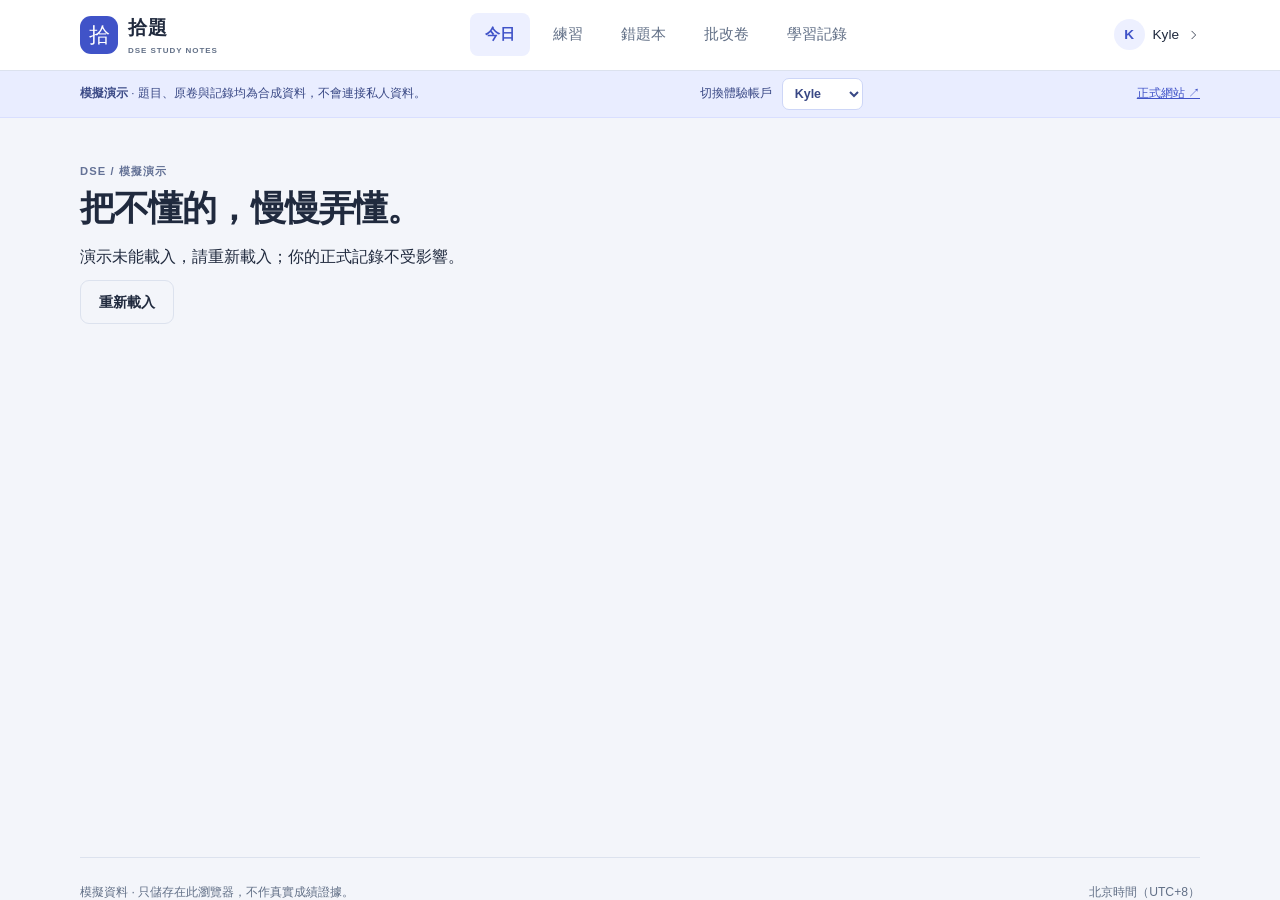
==== commit 3da262a0: "Refresh study notebook visual system" ====
--- a/demo/index.html
+++ b/demo/index.html
@@ -1,13 +1,13 @@
 <!DOCTYPE html>
-<html lang="zh-Hant">
+<html lang="zh-Hant-HK">
 <head>
 <meta charset="UTF-8">
 <meta name="viewport" content="width=device-width, initial-scale=1.0, viewport-fit=cover">
-<meta name="theme-color" content="#f6f5ef">
+<meta name="theme-color" content="#f3f5fa">
 <title>拾題 · 模擬演示</title>
 <meta name="description" content="拾題 DSE 學習手冊的純模擬演示。原創合成題目、模擬批改卷及本機練習，不需登入，不連接私人資料。">
 <link rel="icon" type="image/svg+xml" href="../notebook-mark.svg">
-<link rel="stylesheet" href="../notebook.css?v=notebook-20261111">
+<link rel="stylesheet" href="../notebook.css?v=visual-20261112">
 </head>
 <body>
 <a class="skip-link" id="skipLink" href="#app">跳至主要內容</a>
@@ -40,10 +40,10 @@
 <script defer src="../subject-config.js?v=account-subjects-20261023"></script>
 <script defer src="demo-data.js?v=notebook-20261111"></script>
 <script defer src="demo-adapter.js?v=notebook-20261111"></script>
-<script defer src="../notebook.js?v=notebook-20261111"></script>
+<script defer src="../notebook.js?v=visual-20261112"></script>
 <script defer src="../study-experience.js?v=study-20261102"></script>
 <script defer src="../library.js?v=notebook-20261111"></script>
 <script defer src="../paper-reader.js?v=notebook-20261111"></script>
-<script defer src="../app.js?v=notebook-20261111"></script>
+<script defer src="../app.js?v=notebook-20261111b"></script>
 </body>
 </html>
--- a/notebook.css
+++ b/notebook.css
@@ -871,3 +871,21 @@
 .paper-sheet{break-inside:avoid}
 .paper-thumbnails,.paper-review-panel{display:none!important}
 }
+
+/* Visual system 2026: cool surfaces, clear reading hierarchy, one action colour. */
+:root{--paper:#f3f5fa;--sheet:#fff;--ink:#202a3e;--muted:#627087;--green:#4053c8;--tint:#edf0ff;--line:#dce2ee;--orange:#b54848;--orange-tint:#fff1f0;--blue:#4053c8;--radius:14px;--shadow:0 8px 30px #2434530c;--sans:-apple-system,BlinkMacSystemFont,"Segoe UI","PingFang HK","PingFang TC","Microsoft JhengHei",sans-serif;--serif:var(--sans);--page-max:1120px}
+body{line-height:1.7} ::selection{background:#d7ddff} :focus-visible{outline-color:#5368df} a:not(.btn):hover{color:var(--green)} button:hover,a.btn:hover{background:#edf0ff} .btn-primary,.btn-random{color:white;background:var(--green);border-color:var(--green)} .btn-primary:hover,.btn-random:hover{background:#2e40ad!important;color:white} .btn{border-radius:9px} .btn-ghost:hover{border-color:#aab7e9} .panel,.sq,.rq,.ml-question,.ml-subject,.library-choice,.subject-folder,.login-sheet{border-radius:var(--radius)}
+.site-header{background:#fff;padding:12px max(24px,calc((100% - var(--page-max))/2));gap:24px}.brand-mark{width:38px;height:38px;border:0;border-radius:11px;background:#4053c8;color:white;font-size:21px;box-shadow:none}.brand strong{font-size:19px;letter-spacing:.05em}.brand small{font-size:8px;letter-spacing:.12em}.desk-link{border-radius:8px}.account-initial{background:#edf0ff;border:0;color:#4053c8;font-weight:700}.content-scroll{scrollbar-gutter:auto}.app{max-width:1168px;padding:38px 24px 48px}.site-footer{max-width:1120px;margin:0 auto;padding:24px 0 32px}.page-head{margin-bottom:26px}.page-title{font-size:clamp(1.65rem,2.6vw,2.1rem);letter-spacing:-.025em}.page-sub{font-size:.9rem}.eyebrow,.ml-eyebrow{color:#647296;letter-spacing:.1em}.demo-banner{padding:7px max(24px,calc((100% - var(--page-max))/2));background:#e9edff;color:#394885;border-color:#d9dfff;gap:12px}.demo-banner select{background:#fff;border-color:#cdd6f7}.demo-banner>a{color:#4053c8}
+.home-heading{align-items:end;margin-bottom:24px}.home-heading h1{font-size:clamp(1.8rem,3vw,2.45rem);margin:8px 0}.home-heading p{margin:0}.home-status p:not(:empty){font-size:.78rem;margin:0 0 12px}.date-stamp{border-color:#cdd5e5}.daily-spread{grid-template-columns:minmax(0,1.6fr) minmax(250px,1fr);gap:16px;margin:0}.next-page{background-color:#4053c8;background-image:linear-gradient(#ffffff0c 1px,transparent 1px),linear-gradient(90deg,#ffffff0c 1px,transparent 1px),linear-gradient(125deg,#3344ae,#586bd8);background-size:32px 32px,32px 32px,auto;border:0;border-radius:16px;padding:30px 34px;color:white}.next-page h2{font-size:1.85rem;margin:25px 0 10px}.next-page p,.next-footnote{color:#e4e9ff}.status-pill{background:#ffffff24;color:white}.next-page .btn-primary{background:white;border-color:white;color:#3344ae}.next-page .btn-primary:hover{background:#eef1ff!important;color:#253793}.study-margin{background:#fff;border:1px solid var(--line);border-radius:16px;padding:26px 28px}.study-margin h2{font-size:1.5rem;margin:12px 0 5px}.study-margin p{max-width:none}.study-margin>a:first-of-type{margin-top:auto}.today-review{margin:18px 0 36px}.today-review>summary{padding:14px 0}.section-heading h2>span{color:var(--green)}.subject-shelf{gap:14px}.subject-folder{padding:22px;box-shadow:var(--shadow)}.folder-top{margin-bottom:16px}.folder-top>span{color:#8994a8}.folder-top .subject-icon,.ml-subject-icon,.library-choice-icon{box-sizing:content-box;padding:10px;border-radius:11px;background:#edf0ff;color:#4053c8}.subject-chem .subject-icon,.ml-subject-chem .subject-icon{background:#e1f5f4;color:#127b7f}.subject-bio .subject-icon,.ml-subject-bio .subject-icon{background:#e8f5e9;color:#38805b}.subject-math .subject-icon,.ml-subject-math .subject-icon{background:#fff1e3;color:#a85a24}.subject-m2 .subject-icon,.ml-subject-m2 .subject-icon{background:#fcecf3;color:#a84570}.subject-physics .subject-icon,.ml-subject-physics .subject-icon{background:#f0ebff;color:#7052bb}.subject-folder h3{font-size:1.18rem}.subject-folder p{margin:8px 0 16px}.folder-actions{font-weight:600}.priority-list{background:white;border:1px solid var(--line);border-radius:14px;padding:0 20px}.priority-row:last-child{border-bottom:0}.priority-number{color:#9ca8bf}.priority-row{padding:16px 0}
+.login-sheet{box-shadow:var(--shadow)}.login-editorial h1{font-size:clamp(2.3rem,4vw,3.4rem)}.subject-tabs{gap:6px}.subject-tab{border-radius:9px}.inventory-layout{grid-template-columns:260px minmax(0,1fr);gap:32px}.inventory-year[aria-pressed=true]{border-color:#a9b6ed;box-shadow:inset 3px 0 var(--green)}.practice-topic-code,.ml-topic-code{color:#7181c7}.topic-card:hover,.ml-topic:hover,.ml-topic.inspected,.practice-topic.inspected{border-color:#a7b3ed}.topic-info{border-left-color:#8191df;border-radius:0 10px 10px 0}.ml-subject,.library-choice{box-shadow:var(--shadow)}.ml-summary{background:#edf0ff}.ml-progress{height:7px;background:#e8ebf2}.ml-progress-unseen,.ml-unseen{background-color:#d8deea}.ml-progress-wrong,.ml-progress-regressed,.ml-wrong,.ml-regressed{background-color:#d97878}.ml-progress-learning,.ml-learning{background-color:#ecb66b}.ml-progress-mastered,.ml-mastered{background-color:#50a790}.ml-dot{display:inline-block;width:8px;height:8px;border-radius:50%;margin-right:4px}.ml-answer,.ml-history,.ml-attempt-comparison,.ml-personal-note{background:#f5f7fb}.ml-answer-deduct{background:var(--orange-tint);border-left-color:#d77d7d}.ml-answer-correct{background:#eaf7f3;border-left-color:#51a990}.ml-stem{max-width:44rem;margin-left:0}.ml-question-body{line-height:1.85}.ml-question-title{font-weight:650}.ml-note,.ml-comparison,.ai-panel{margin:18px 0;padding:20px;background:#f5f7fb;border:1px solid var(--line);border-radius:10px}.ml-comparison-grid{display:grid;grid-template-columns:repeat(auto-fit,minmax(220px,1fr));gap:12px}.ml-comparison-grid>article{padding:14px;background:white;border:1px solid var(--line);border-radius:8px}.kw,.kw-hit{background:#fff0a7;color:inherit}.library-hub-grid{display:grid;grid-template-columns:repeat(2,minmax(0,1fr));gap:16px}.library-hub-card{display:flex;flex-direction:column;gap:10px;padding:26px;background:#fff;border:1px solid var(--line);border-radius:14px}.library-hub-card:hover{border-color:#a7b3ed}.library-hub-kicker,.library-hub-note{font-size:.8rem;color:var(--muted)}.library-hub-stats,.library-hub-tags{display:flex;gap:12px;flex-wrap:wrap}.library-hub-stats span{display:grid}.library-hub-tags span{padding:3px 8px;border-radius:6px;background:var(--tint);font-size:.75rem}.library-hub-action{margin-top:auto;color:var(--green);font-weight:650}
+.session .page-head{margin-bottom:12px}.session .study-flow{margin:10px 0 8px}.study-flow>span{padding:4px 8px}.head-actions{gap:10px}.mc-toggle{background:#fff;border:1px solid var(--line);border-radius:9px;padding:4px 10px}.mc-toggle-lbl small{line-height:1.4}.question-jump{margin:12px 0 18px;gap:6px}.question-jump a{width:40px;min-height:40px;border-radius:8px;font-weight:600}.question-jump a.is-answered{background:#e7ebff;color:#3345b5;border-color:#8f9ee4}.q-paper,.submit-bar,.result-panel{max-width:850px;margin-left:0;margin-right:0}.sq{padding:28px 32px;box-shadow:var(--shadow)}.sq-head{margin-bottom:18px}.sq-no{font-size:1.25rem;font-weight:700}.q-stem{line-height:1.85;max-width:44rem}.q-options{gap:8px}.q-options li{align-items:center;padding:10px 14px;min-height:54px;border-radius:9px}.q-options li:before{display:grid;place-items:center;width:30px;height:30px;min-width:30px;border-radius:7px;background:#f0f2f8;color:#5d6a80}.q-options li:hover{border-color:#a6b2e9}.q-options li[aria-pressed=true]{background:#edf0ff;border-color:#5367d0;box-shadow:none}.q-options li[aria-pressed=true]:before{background:#4053c8;color:white}.today-reason{font-size:.8rem;color:#5365b6}.submit-bar{padding:12px 0 24px}.rp-head{padding:22px;border-radius:12px;background:var(--tint);margin:14px 0}.rp-score{margin-top:8px;color:#46568b}.ans-title{font-size:.8rem;font-weight:700;color:var(--muted);margin-bottom:8px}.judge{font-weight:700;margin:10px 0}.j-ok,.c-green,.ok{color:#277f6b}.j-bad{color:#b54848}.review-self-check{background:#f6f7fc;border-color:var(--line)}.chk-line{padding:9px 0;border-bottom:1px solid var(--line)}.chk-form-h{display:flex;gap:8px;align-items:center;margin:10px 0}.chk-score{margin-left:auto;border:0;padding:0}.rp-actions,.saved-review-links{display:flex;gap:10px;flex-wrap:wrap;margin:20px 0}.saved-card{padding:26px;background:#fff;border:1px solid var(--line);border-radius:14px}.saved-score{font-size:1.5rem;font-weight:700;color:var(--green)}.ai-status,.ai-reply-meta,.step-note{font-size:.8rem;color:var(--muted)}
+.records-page .panel{box-shadow:var(--shadow)}.stat-cards{gap:12px}.stat-card{border-radius:12px}.cycle-report-stats{display:grid;grid-template-columns:repeat(5,minmax(0,1fr));gap:8px;margin:16px 0}.cycle-report-stats>div{padding:12px;background:#f5f7fb;border-radius:8px}.cycle-report-stats b,.cycle-report-stats span{display:block}.cycle-report-stats b{font-size:1.25rem;color:var(--green)}.cycle-report-stats span,.cycle-report-period,.history-summary{font-size:.78rem;color:var(--muted)}.cycle-report-progress{height:8px;background:#e8ebf3;border-radius:9px;overflow:hidden}.cycle-report-progress span{display:block;height:100%;background:#566bd5}.cycle-report-lists{display:grid;grid-template-columns:repeat(2,minmax(0,1fr));gap:16px;margin-top:18px}.cycle-report-lists h3{font-size:.9rem}.cycle-report-item{padding:8px 0;border-bottom:1px solid var(--line)}.session-entry{border-bottom:1px solid var(--line)}.session-entry summary{padding:12px 0}.session-entry-body{padding:12px;background:#f5f7fb;border-radius:8px}.wrong-entry{border-bottom:1px solid var(--line)}.wrong-entry:last-child{border:0}.wrong-entry .wrong-row{border:0}.item-history-empty{display:none}.item-history{margin:0 0 12px 44px;font-size:.8rem;color:var(--muted)}.wrong-group-h{margin:16px 0 4px;font-size:.82rem;color:var(--muted)}.wrong-subj{color:#6576c7}.wrong-go{color:#8995ab}.heat-wrap{width:max-content}.heat-months{height:20px;position:relative;margin-left:34px}.hm-label{position:absolute;font-size:10px;color:var(--muted)}.heat-body{display:flex;gap:6px}.heat-dow,.heat-col{display:flex;flex-direction:column;gap:3px}.heat-dow{width:28px}.hdow{height:13px;font-size:9px;line-height:13px;color:var(--muted)}.heat-cols{display:flex;gap:3px}.cell,.heat-legend .lv{width:13px;height:13px;border-radius:3px;display:block;flex:none}.lv0{background:#e9edf4;fill:#e9edf4}.lv1{background:#cbd4fb;fill:#cbd4fb}.lv2{background:#9cacf0;fill:#9cacf0}.lv3{background:#6b80df;fill:#6b80df}.lv4{background:#4053c8;fill:#4053c8}.cell.is-future{opacity:.35}.heat-legend{display:flex;align-items:center;gap:4px}.heat-tip{position:fixed;z-index:80;transform:translate(0,-100%);background:#202a3e;color:white;padding:5px 9px;border-radius:6px;font-size:.75rem;pointer-events:none}.text-activity{margin-top:12px;font-size:.8rem}
+.paper-years{display:grid;gap:10px}.paper-year{display:flex;align-items:center;gap:16px;flex-wrap:wrap;padding:18px;border:1px solid var(--line);border-radius:10px;background:white}.paper-year-heading{flex:1;min-width:120px}.paper-year-heading strong,.paper-year-heading small{display:block}.paper-year-score,.paper-grade-gaps{display:flex;gap:8px;align-items:center}.paper-year-foot{flex-basis:100%;font-size:.75rem;color:var(--muted)}.paper-toolbar{background:#fff;border-radius:10px}.paper-sheet-body{box-shadow:0 5px 22px #1d2e4c16}.paper-mistake-marker{border-color:#cf5b61;box-shadow:0 0 0 4px #cf5b6133}.paper-thumb[aria-current=true]{border-color:var(--green)}.paper-review-dock summary{font-weight:650}.paper-review-body select{width:100%}.paper-pending{display:flex;align-items:center;gap:8px}.paper-question-link{display:block;color:var(--green);font-size:.85rem;margin:10px 0}.paper-zoom::backdrop,.practice-image-zoom::backdrop{background:#18213bb0}
+@media(max-width:1100px){.site-header{padding:12px 24px}.site-footer{margin:0 24px}}
+@media(max-width:860px){.site-header{padding:10px 18px}.app{padding:28px 20px 36px}.tabbar{background:#fff;border-top:1px solid var(--line);padding:6px 8px calc(6px + env(safe-area-inset-bottom));box-shadow:0 -5px 20px #20305008}.tab-item{color:#6e7b90}.tab-item.active{color:#4053c8;background:#edf0ff;border-radius:10px}.demo-banner{padding:7px 20px}.inventory-layout{gap:20px}.site-footer{margin:0 20px}.daily-spread{gap:12px}}
+@media(max-width:600px){.site-header{padding:8px 16px}.brand-mark{width:34px;height:34px;font-size:19px}.brand strong{font-size:17px}.app{padding:24px 16px 30px}.demo-banner{padding:7px 16px;gap:6px 12px}.demo-banner span{flex-basis:100%;font-size:.68rem}.demo-banner label{font-size:.68rem}.demo-banner select{min-height:32px}.home-heading{margin-bottom:18px}.home-heading h1{font-size:1.65rem}.date-stamp{min-width:auto;padding-left:12px}.daily-spread{display:grid;grid-template-columns:1fr}.next-page{padding:23px;border-radius:14px}.next-page h2{font-size:1.5rem;margin:18px 0 8px}.next-action{margin:10px 0}.study-margin{padding:20px 22px}.study-margin h2{font-size:1.25rem}.study-margin h2 br{display:none}.study-margin>a:first-of-type{margin-top:10px}.today-review{margin:16px 0 28px}.subject-shelf{gap:10px}.subject-folder{padding:18px}.folder-top{margin-bottom:10px}.section-heading{margin:26px 0 12px}.priority-list{padding:0 14px}.priority-row{gap:10px}.priority-meta{white-space:normal}.page-head{margin-bottom:18px}.page-title{font-size:1.55rem}.session .page-head{gap:6px}.session .study-flow{font-size:.68rem;gap:0}.study-flow>span{padding:4px}.session .review-note{font-size:.75rem;margin:6px 0}.question-jump{margin:10px 0 14px}.sq{padding:20px 18px;margin-bottom:14px}.sq-head{margin-bottom:14px}.q-stem{font-size:1rem;line-height:1.8}.q-options li{padding:10px;gap:10px}.submit-bar .btn-primary{flex:1 1 100%}.library-hub-grid{grid-template-columns:1fr}.cycle-report-stats{grid-template-columns:repeat(3,minmax(0,1fr))}.cycle-report-lists{grid-template-columns:1fr}.panel{padding:18px}.paper-toolbar .btn{padding:7px 9px}.paper-reader-title{padding:0 0 3px}.paper-workspace{gap:10px}.paper-thumbnails{max-height:145px}.site-footer{margin:0 16px}}
+@media print{.demo-banner{display:none!important}}
+
+@media(max-width:860px){.inventory-layout{grid-template-columns:minmax(0,1fr)}}
+.home-status #syncStatus{font-size:.78rem;color:var(--muted);line-height:1.5}.stat-cards{gap:clamp(24px,5vw,64px)}.ml-badge.ml-unseen{background:#eef1f8;color:#53627c}.ml-badge.ml-wrong,.ml-badge.ml-regressed{background:#fff1f0;color:#a74348}.ml-badge.ml-learning{background:#fff4e2;color:#885c1d}.ml-badge.ml-mastered{background:#e6f6f0;color:#28775f}
+@media(max-width:600px){.stat-cards{gap:12px}.stat-card{flex:1;min-width:0}.stat-val{font-size:1.2rem}.home-status #syncStatus{font-size:.7rem}}
